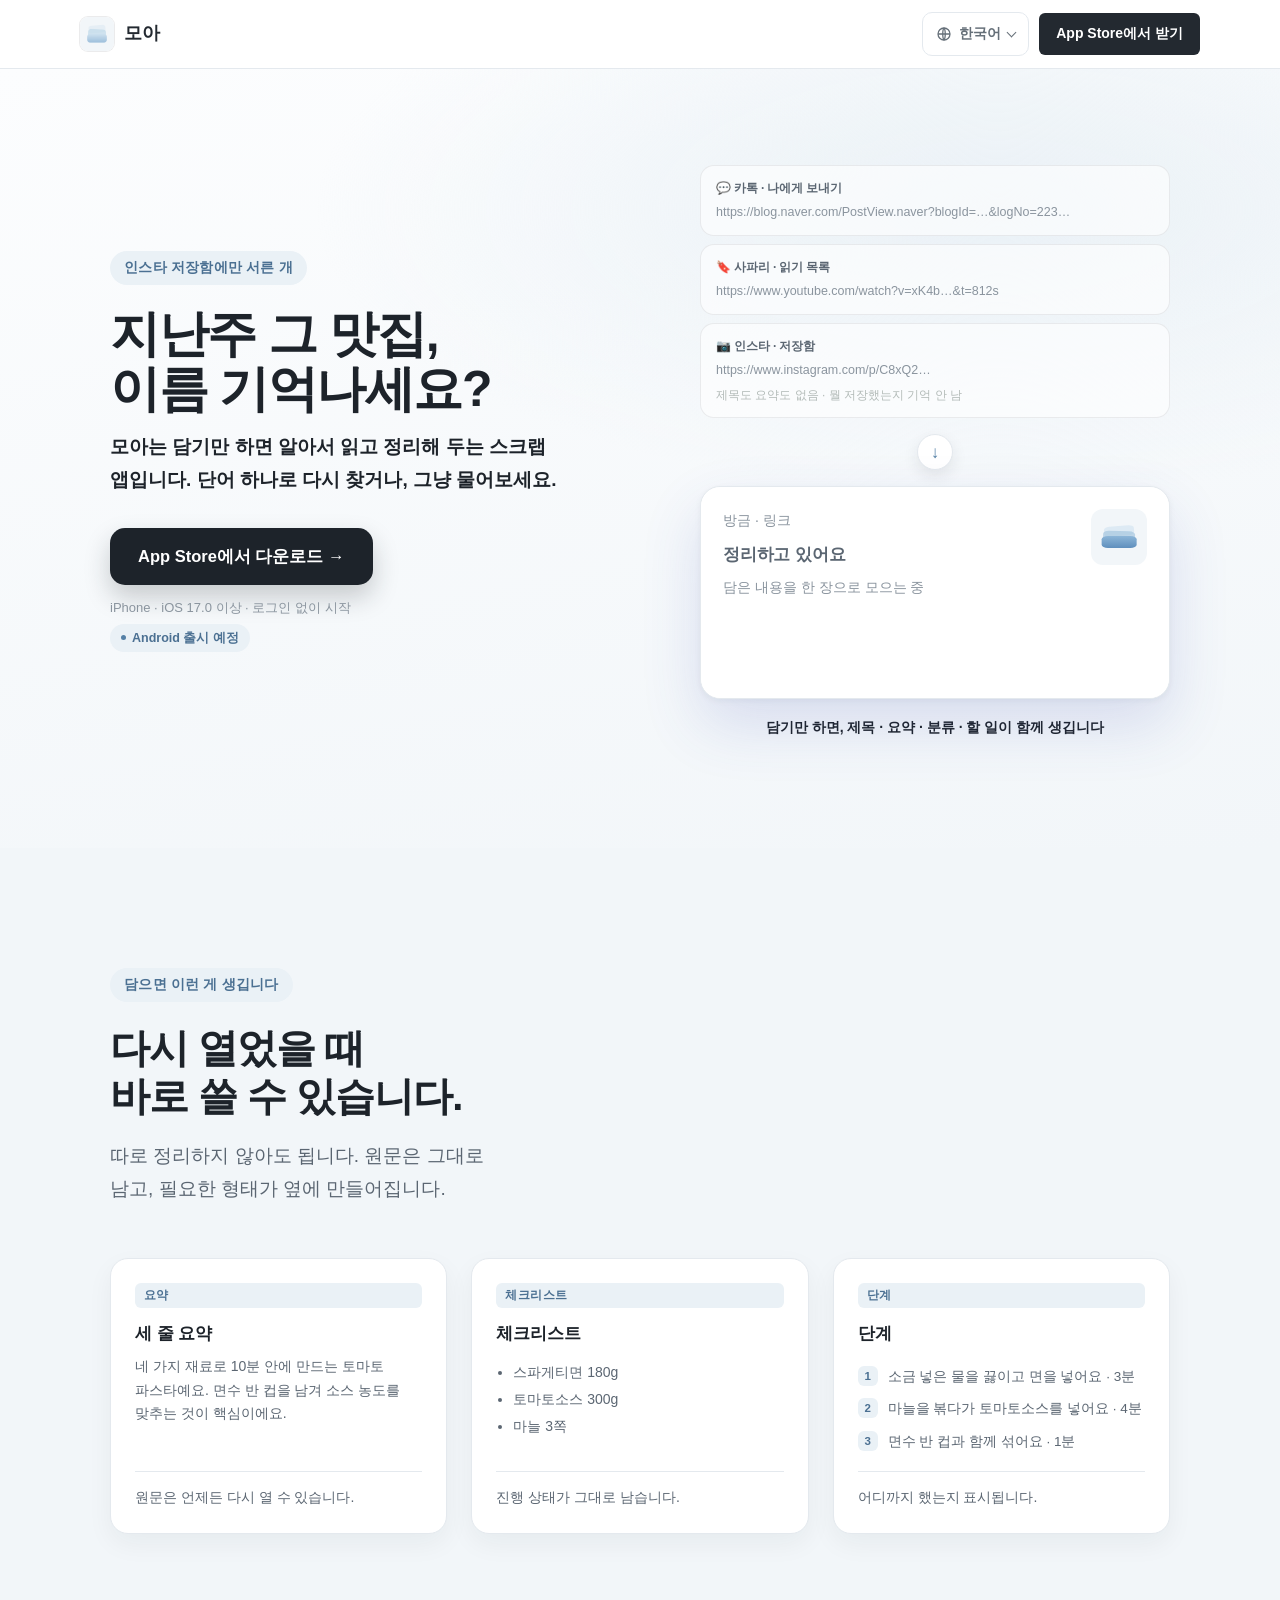
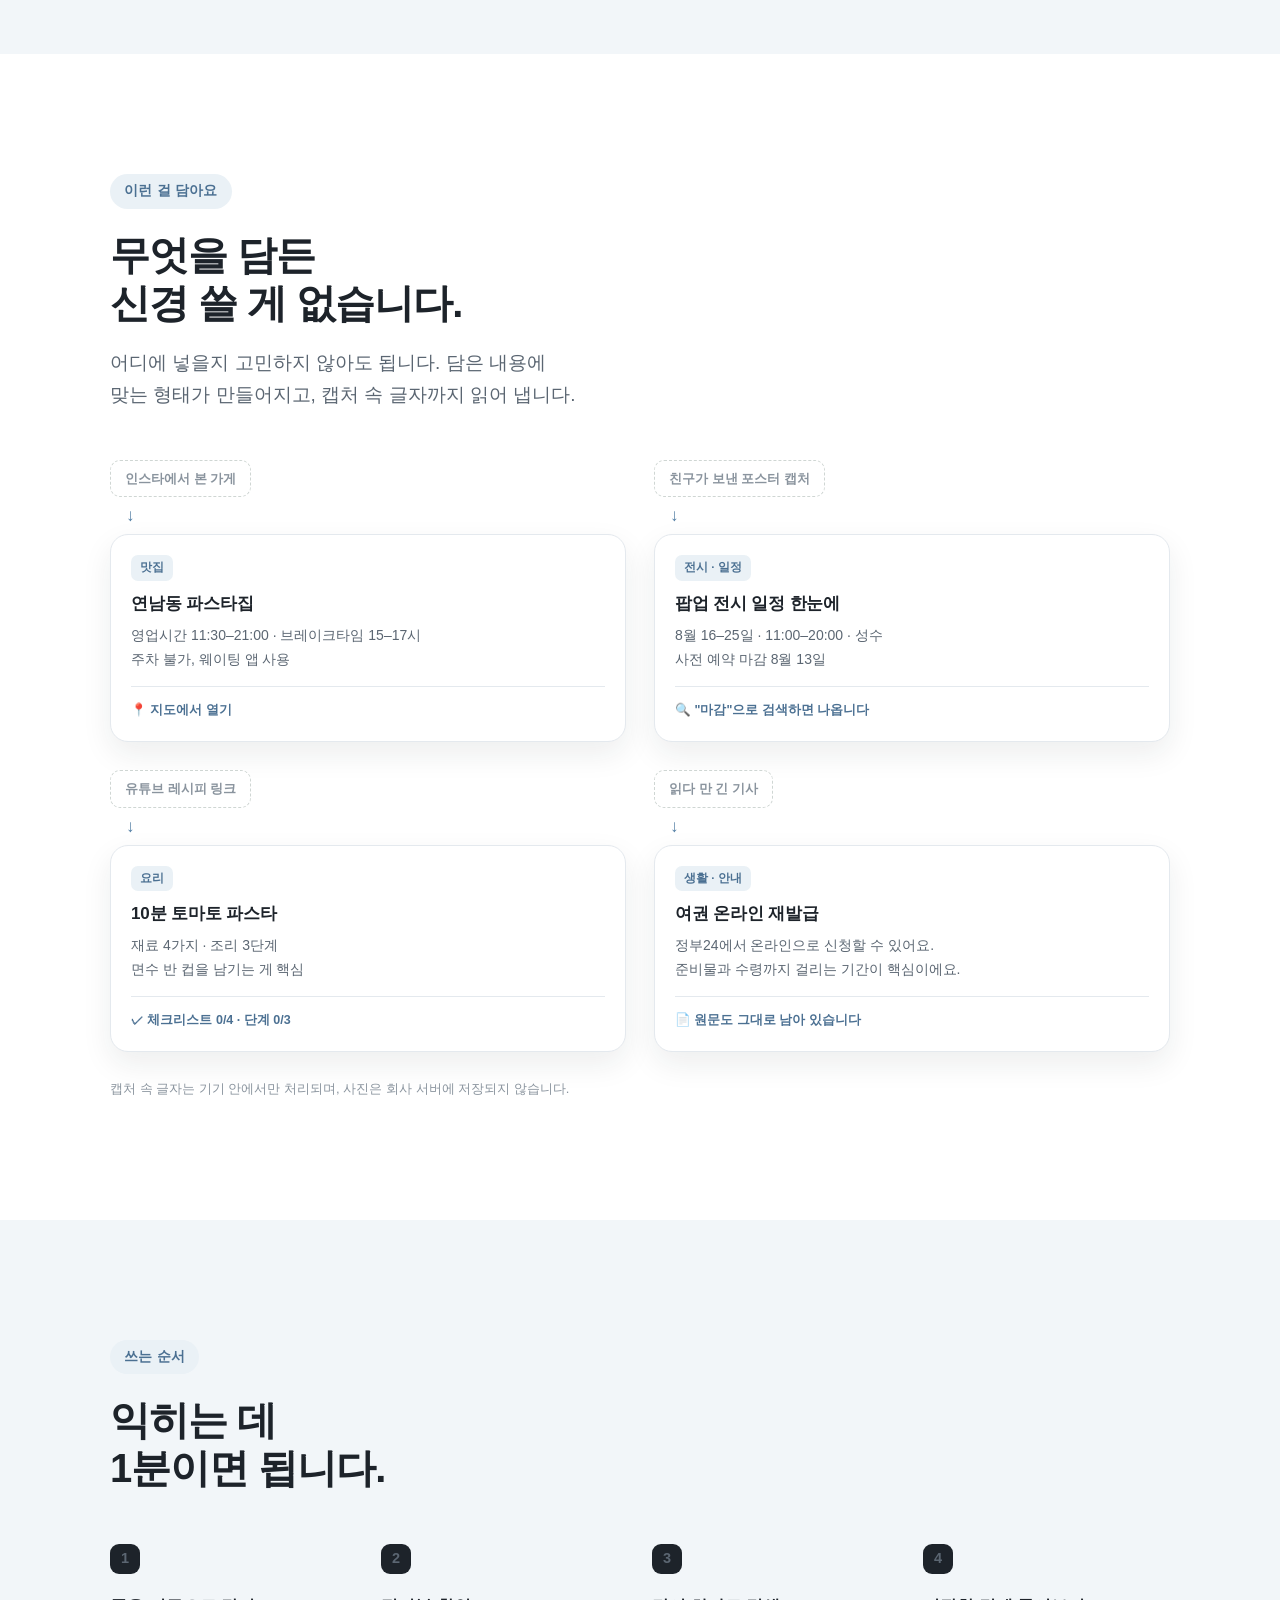
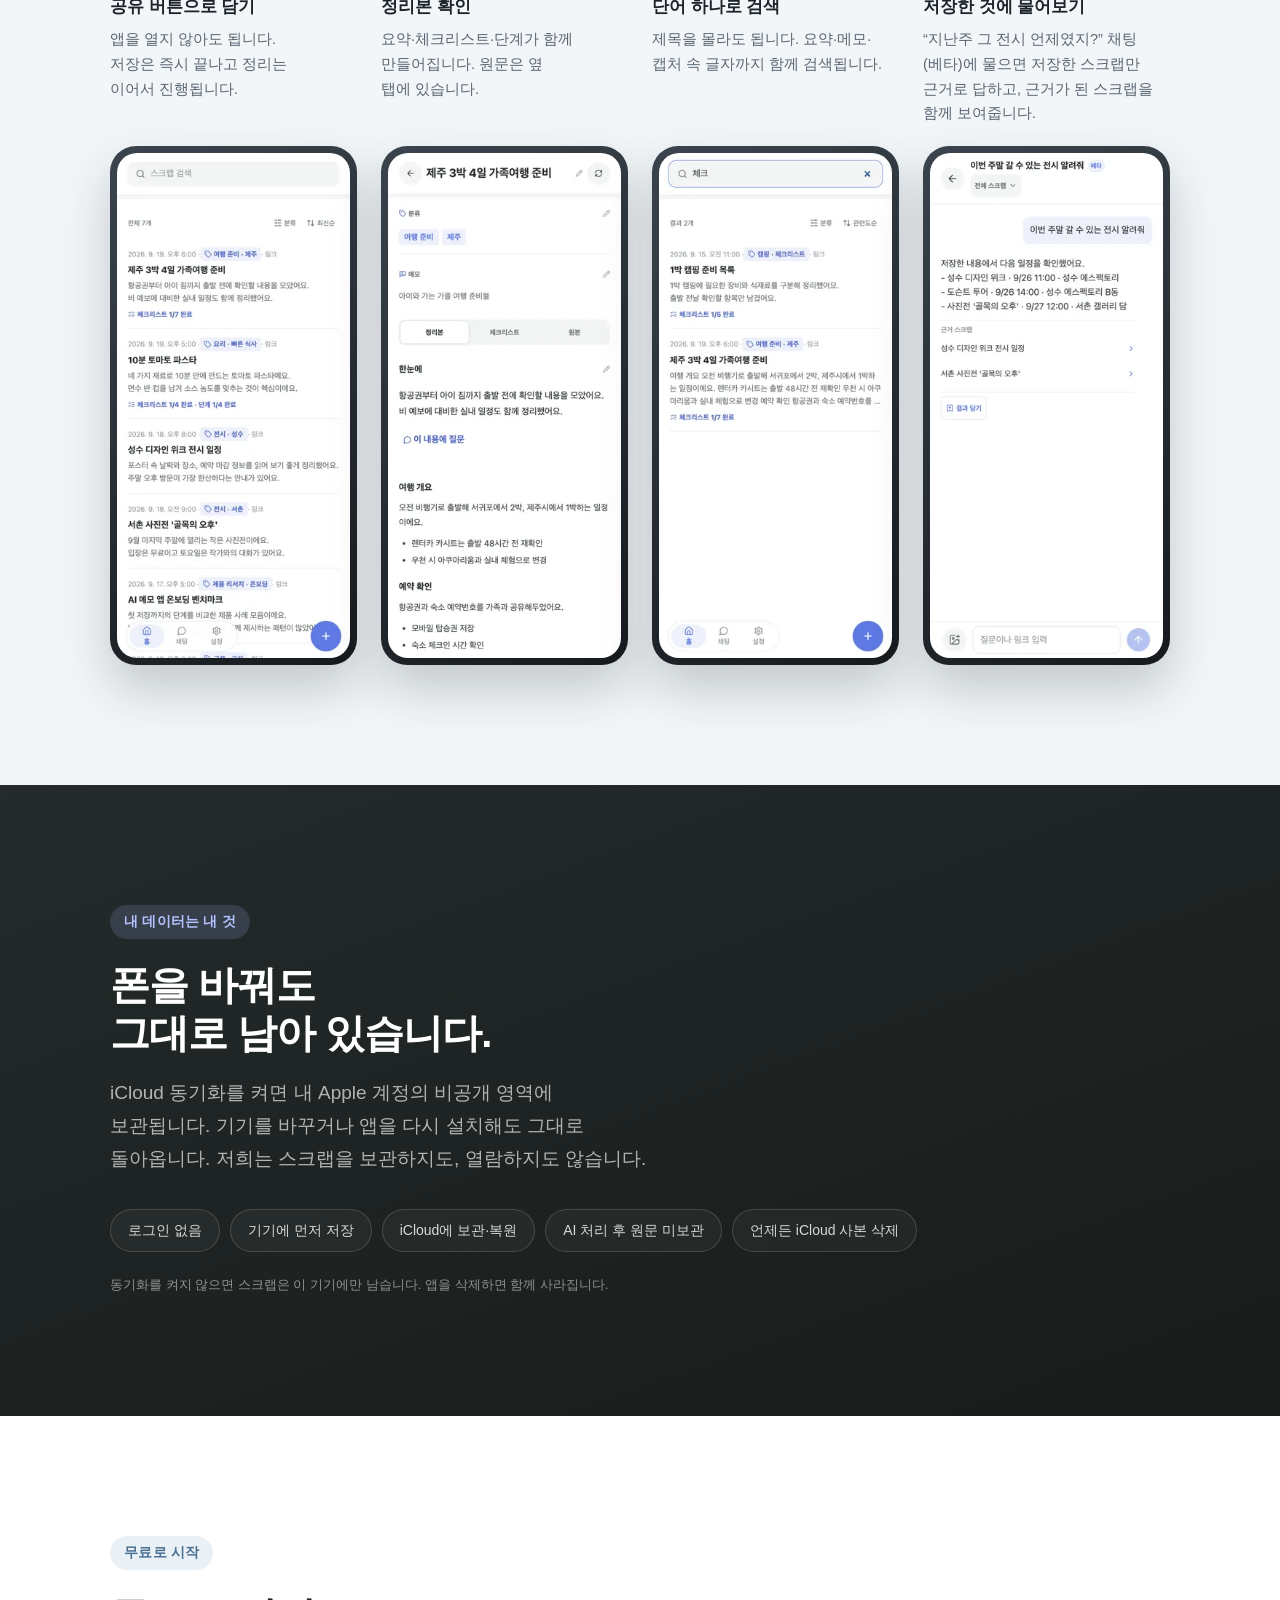
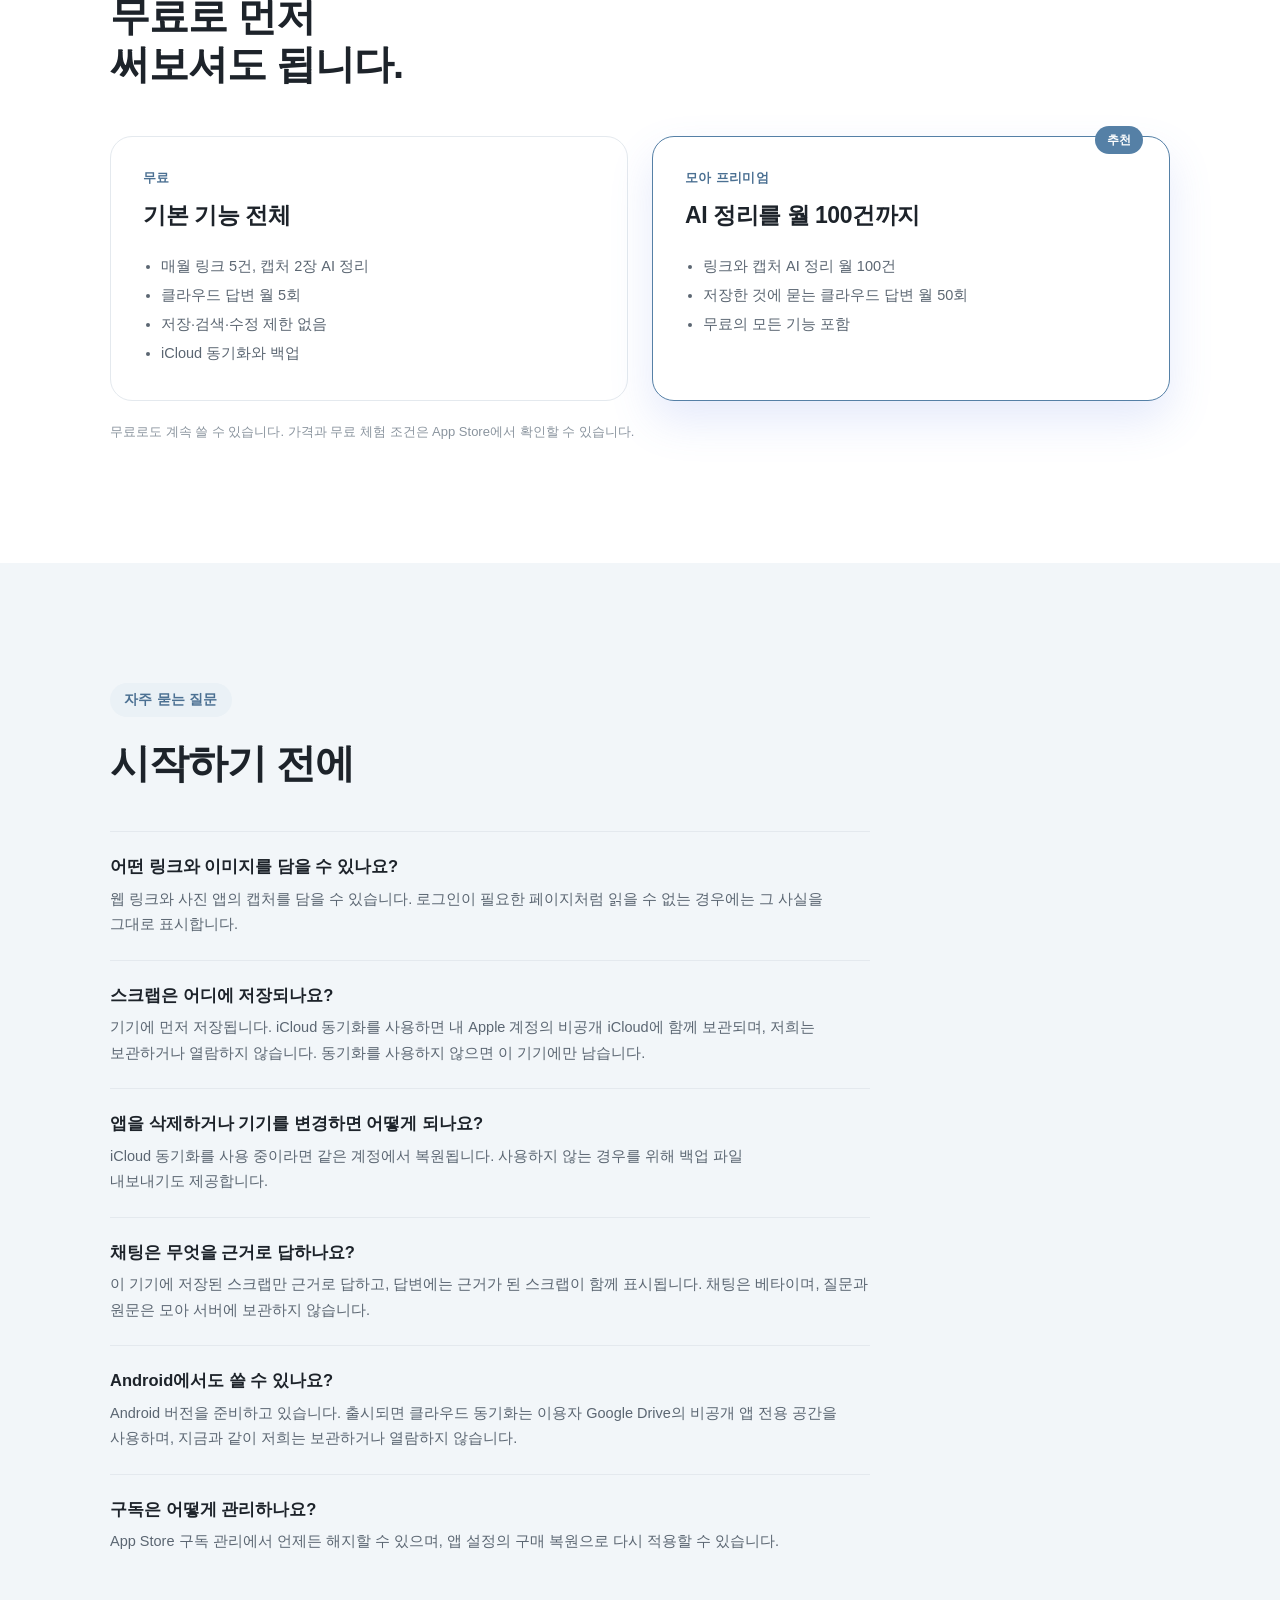
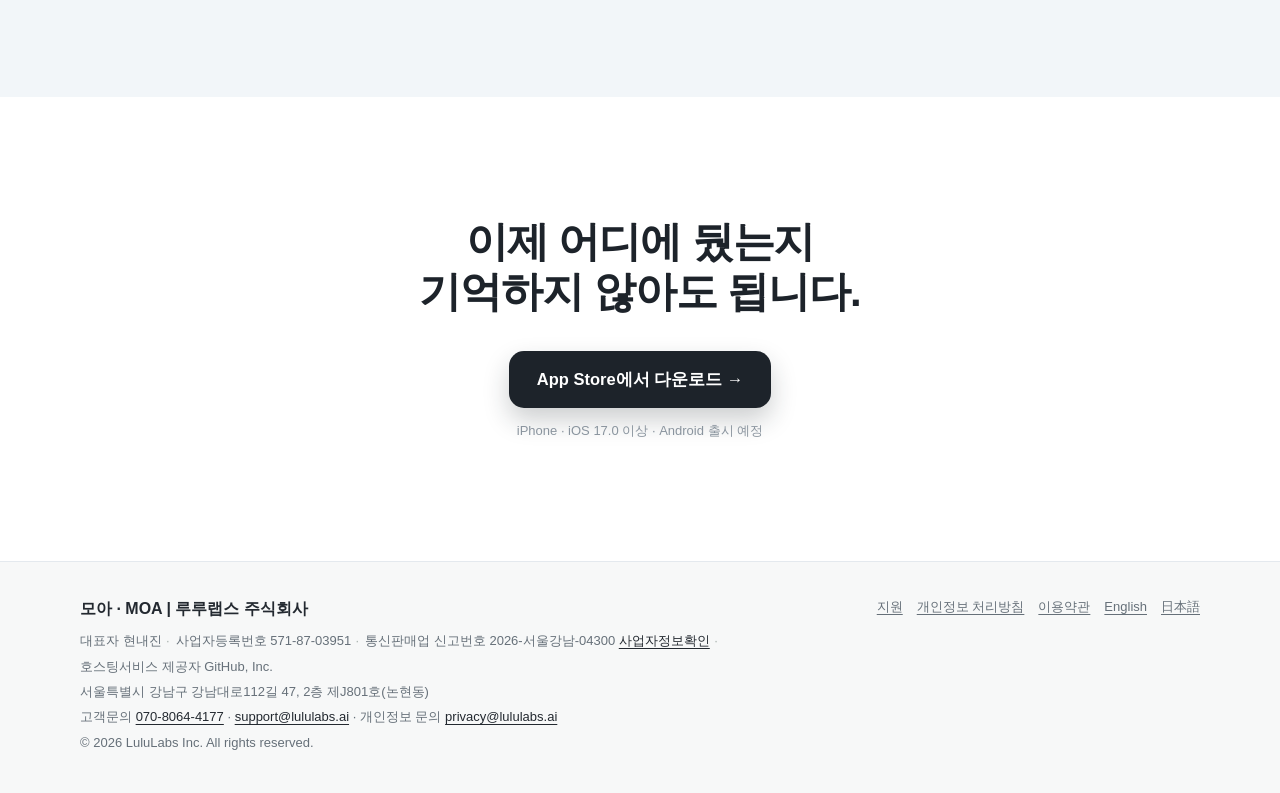
==== index.html @ 4e9e9450 "첫 화면 카드: 정리 중 → 완성 장면을 썸네일 자리에서 재생 화살표는 원래대로 두고, 앱에서 정리 장면이 나오는 자리(카드 썸네일)와 같은 위치에서 종이가 쌓인 뒤 완성 카드로 " ====
<!doctype html>
<html lang="ko">
  <head>
    <meta charset="utf-8" />
    <meta name="viewport" content="width=device-width, initial-scale=1" />
    <meta
      name="description"
      content="모아는 링크와 캡처를 담아 AI로 정리하고, 원문·요약·메모까지 다시 찾는 iPhone 개인 스크랩 앱입니다."
    />
    <meta name="theme-color" content="#ffffff" />
    <title>모아(MOA) - 링크와 캡처를 다시 찾기 쉽게</title>
    <link rel="canonical" href="https://lululabs-dev.github.io/moa-app/" />
    <link rel="alternate" hreflang="ko" href="https://lululabs-dev.github.io/moa-app/" />
    <link rel="alternate" hreflang="en" href="https://lululabs-dev.github.io/moa-app/en/" />
    <link rel="alternate" hreflang="ja" href="https://lululabs-dev.github.io/moa-app/ja/" />
    <link rel="alternate" hreflang="x-default" href="https://lululabs-dev.github.io/moa-app/" />
    <meta property="og:type" content="website" />
    <meta property="og:site_name" content="모아 · MOA" />
    <meta property="og:locale" content="ko_KR" />
    <meta property="og:title" content="모아 - 링크와 캡처를 다시 찾기 쉽게" />
    <meta
      property="og:description"
      content="링크와 캡처를 AI로 정리하고, 원문·요약·메모까지 필요한 순간 다시 찾으세요."
    />
    <meta property="og:url" content="https://lululabs-dev.github.io/moa-app/" />
    <meta property="og:image" content="https://lululabs-dev.github.io/moa-app/assets/moa-og-ko.png" />
    <meta property="og:image:width" content="1200" />
    <meta property="og:image:height" content="630" />
    <meta name="twitter:card" content="summary_large_image" />
    <meta name="twitter:title" content="모아 - 링크와 캡처를 다시 찾기 쉽게" />
    <meta
      name="twitter:description"
      content="링크와 캡처를 AI로 정리하고 필요한 순간 다시 찾는 iPhone 개인 스크랩 앱."
    />
    <meta name="twitter:image" content="https://lululabs-dev.github.io/moa-app/assets/moa-og-ko.png" />
    <link rel="icon" href="assets/moa-app-icon.png" />
    <link rel="stylesheet" href="styles.css?v=20260927e" />
    <script type="application/ld+json">
      {
        "@context": "https://schema.org",
        "@type": "SoftwareApplication",
        "name": "모아 - 링크 스크랩 정리",
        "alternateName": "MOA",
        "applicationCategory": "ProductivityApplication",
        "operatingSystem": "iOS 17.0 or later",
        "description": "링크와 캡처를 AI로 정리하고 원문, 요약, 메모까지 다시 찾는 개인 스크랩 앱입니다.",
        "url": "https://lululabs-dev.github.io/moa-app/",
        "author": {
          "@type": "Organization",
          "name": "LuluLabs Inc."
        }
      }
    </script>
  </head>
  <body>
    <a class="skip-link" href="#main">본문으로 건너뛰기</a>
    <header class="site-header">
      <div class="site-header__inner">
        <a class="brand-link" href="./" aria-label="모아 홈">
          <img src="assets/moa-app-icon.png" alt="" />
          <span>모아</span>
        </a>
        <div class="site-header__actions">
          <details class="lang-switch">
            <summary aria-label="언어 선택, 현재 한국어"><svg viewBox="0 0 24 24" fill="none" stroke="currentColor" stroke-width="1.9" aria-hidden="true"><circle cx="12" cy="12" r="9"/><path d="M3 12h18M12 3c2.5 2.7 2.5 15.3 0 18M12 3c-2.5 2.7-2.5 15.3 0 18"/></svg><span>한국어</span></summary>
            <ul class="lang-switch__menu">
            <li><a href="./" lang="ko" hreflang="ko" aria-current="true">한국어</a></li>
            <li><a href="en/" lang="en" hreflang="en">English</a></li>
            <li><a href="ja/" lang="ja" hreflang="ja">日本語</a></li>
            </ul>
          </details>
          <a class="button button--brand button--compact" href="https://apps.apple.com/app/id6789358514">App Store에서 받기</a>
        </div>
      </div>
    </header>

    <main id="main" class="home">
<!-- 1 -->
<section class="hero">
  <div class="wrap hero__grid">
    <div>
      <span class="eyebrow">인스타 저장함에만 서른 개</span>
      <h1>지난주 그 맛집,<br />이름 기억나세요?</h1>
      <p class="lede lede--accent">모아는 담기만 하면 알아서 읽고 정리해 두는 스크랩 앱입니다. 단어 하나로 다시 찾거나, 그냥 물어보세요.</p>
      <a class="cta" href="https://apps.apple.com/app/id6789358514">App Store에서 다운로드 →</a>
      <p class="req">iPhone · iOS 17.0 이상 · 로그인 없이 시작</p>
      <p class="req req--soon">Android 출시 예정</p>
    </div>

    <div class="demo">
      <div class="stack">
          <div class="raw">
            <p class="raw__src">💬 카톡 · 나에게 보내기</p>
            <p class="raw__u">https://blog.naver.com/PostView.naver?blogId=…&amp;logNo=223…</p>
          </div>
          <div class="raw">
            <p class="raw__src">🔖 사파리 · 읽기 목록</p>
            <p class="raw__u">https://www.youtube.com/watch?v=xK4b…&amp;t=812s</p>
          </div>
          <div class="raw">
            <p class="raw__src">📷 인스타 · 저장함</p>
            <p class="raw__u">https://www.instagram.com/p/C8xQ2…</p>
            <p class="raw__n">제목도 요약도 없음 · 뭘 저장했는지 기억 안 남</p>
          </div>
        </div>
      <div class="joint" aria-hidden="true"><span>↓</span></div>
      <div class="after after--hero">
          <div class="proc" aria-hidden="true"><div class="after__row"><div class="after__body"><p class="after__meta">방금 · 링크</p><h4>정리하고 있어요</h4><p>담은 내용을 한 장으로 모으는 중</p></div><div class="thumb thumb--proc"><span class="pile"><i class="ps ps1"></i><i class="ps ps2"></i><i class="ps ps3"></i></span></div></div></div>
          <div class="after__row">
            <div class="after__body">
              <p class="after__meta">8월 1일 · 캡처 <span class="tag">전시</span></p>
              <h4>팝업 전시 일정 한눈에</h4>
              <p>포스터 속 날짜와 장소, 예약 마감 정보를 읽어 보기 좋게 정리했어요.</p>
            </div>
            <div class="thumb">
              <span class="thumb__k">DESIGN WEEK</span>
              <span class="thumb__d">AUG 16–25</span>
              <span class="thumb__l"></span><span class="thumb__l thumb__l--s"></span>
            </div>
          </div>
          <p class="chk">✓ 체크리스트 1/4 완료 · 단계 1/4 완료</p>
        </div>
      <p class="afterhint">담기만 하면, 제목 · 요약 · 분류 · 할 일이 함께 생깁니다</p>
    </div>
  </div>
</section>

<!-- 2 -->
<section class="sec sec--soft" id="what">
  <div class="wrap">
    <span class="eyebrow">담으면 이런 게 생깁니다</span>
    <h2>다시 열었을 때<br />바로 쓸 수 있습니다.</h2>
    <p class="lede">따로 정리하지 않아도 됩니다. 원문은 그대로 남고, 필요한 형태가 옆에 만들어집니다.</p>

    <div class="grid3">
      <div class="card">
        <span class="card__k">요약</span>
        <h3>세 줄 요약</h3>
        <p>네 가지 재료로 10분 안에 만드는 토마토 파스타예요. 면수 반 컵을 남겨 소스 농도를 맞추는 것이 핵심이에요.</p>
        <p class="mini">원문은 언제든 다시 열 수 있습니다.</p>
      </div>
      <div class="card">
        <span class="card__k">체크리스트</span>
        <h3>체크리스트</h3>
        <ul><li>스파게티면 180g</li><li>토마토소스 300g</li><li>마늘 3쪽</li></ul>
        <p class="mini">진행 상태가 그대로 남습니다.</p>
      </div>
      <div class="card">
        <span class="card__k">단계</span>
        <h3>단계</h3>
        <div class="step"><b>1</b><span>소금 넣은 물을 끓이고 면을 넣어요 · 3분</span></div>
        <div class="step"><b>2</b><span>마늘을 볶다가 토마토소스를 넣어요 · 4분</span></div>
        <div class="step"><b>3</b><span>면수 반 컵과 함께 섞어요 · 1분</span></div>
        <p class="mini">어디까지 했는지 표시됩니다.</p>
      </div>
    </div>
  </div>
</section>

<!-- 3 : 이런 걸 담아요 (상황 중심) -->
<section class="sec" id="cases">
  <div class="wrap">
    <span class="eyebrow">이런 걸 담아요</span>
    <h2>무엇을 담든<br />신경 쓸 게 없습니다.</h2>
    <p class="lede">어디에 넣을지 고민하지 않아도 됩니다. 담은 내용에 맞는 형태가 만들어지고, 캡처 속 글자까지 읽어 냅니다.</p>

    <div class="cases">
      <div class="case">
        <p class="case__from"><span class="chip chip--src">인스타에서 본 가게</span></p>
        <p class="case__arrow">↓</p>
        <div class="after">
          <div class="tags"><span class="tag">맛집</span></div>
          <h4>연남동 파스타집</h4>
          <p>영업시간 11:30–21:00 · 브레이크타임 15–17시<br />주차 불가, 웨이팅 앱 사용</p>
          <p class="chk">📍 지도에서 열기</p>
        </div>
      </div>

      <div class="case">
        <p class="case__from"><span class="chip chip--src">친구가 보낸 포스터 캡처</span></p>
        <p class="case__arrow">↓</p>
        <div class="after">
          <div class="tags"><span class="tag">전시 · 일정</span></div>
          <h4>팝업 전시 일정 한눈에</h4>
          <p>8월 16–25일 · 11:00–20:00 · 성수<br />사전 예약 마감 8월 13일</p>
          <p class="chk">🔍 "마감"으로 검색하면 나옵니다</p>
        </div>
      </div>

      <div class="case">
        <p class="case__from"><span class="chip chip--src">유튜브 레시피 링크</span></p>
        <p class="case__arrow">↓</p>
        <div class="after">
          <div class="tags"><span class="tag">요리</span></div>
          <h4>10분 토마토 파스타</h4>
          <p>재료 4가지 · 조리 3단계<br />면수 반 컵을 남기는 게 핵심</p>
          <p class="chk">✓ 체크리스트 0/4 · 단계 0/3</p>
        </div>
      </div>

      <div class="case">
        <p class="case__from"><span class="chip chip--src">읽다 만 긴 기사</span></p>
        <p class="case__arrow">↓</p>
        <div class="after">
          <div class="tags"><span class="tag">생활 · 안내</span></div>
          <h4>여권 온라인 재발급</h4>
          <p>정부24에서 온라인으로 신청할 수 있어요.<br />준비물과 수령까지 걸리는 기간이 핵심이에요.</p>
          <p class="chk">📄 원문도 그대로 남아 있습니다</p>
        </div>
      </div>
    </div>

    <p class="mini" style="margin-top:26px">캡처 속 글자는 기기 안에서만 처리되며, 사진은 회사 서버에 저장되지 않습니다.</p>
  </div>
</section>

<!-- 4 : 쓰는 순서 -->
<section class="sec sec--soft" id="how">
  <div class="wrap">
    <span class="eyebrow">쓰는 순서</span>
    <h2>익히는 데<br />1분이면 됩니다.</h2>

    <div class="shots">
      <div class="shot">
        <p class="shot__n">1</p>
        <strong>공유 버튼으로 담기</strong>
        <p>앱을 열지 않아도 됩니다. 저장은 즉시 끝나고 정리는 이어서 진행됩니다.</p>
        <div class="frame"><picture>
              <source type="image/webp" srcset="assets/moa-home-ko@1x.webp?v=20260925 320w, assets/moa-home-ko@2x.webp?v=20260925 640w" sizes="(max-width: 820px) 88vw, 260px" />
              <img src="assets/moa-home-ko@2x.png?v=20260925" width="640" height="1387" alt="담은 스크랩이 분류와 요약과 함께 목록으로 보이는 모아 화면" decoding="async" fetchpriority="high" />
            </picture></div>
      </div>
      <div class="shot">
        <p class="shot__n">2</p>
        <strong>정리본 확인</strong>
        <p>요약·체크리스트·단계가 함께 만들어집니다. 원문은 옆 탭에 있습니다.</p>
        <div class="frame"><picture>
              <source type="image/webp" srcset="assets/moa-detail-ko@1x.webp?v=20260925 320w, assets/moa-detail-ko@2x.webp?v=20260925 640w" sizes="(max-width: 820px) 88vw, 260px" />
              <img src="assets/moa-detail-ko@2x.png?v=20260925" width="640" height="1387" alt="정리본과 원문을 함께 보는 모아 상세 화면" loading="lazy" decoding="async" />
            </picture></div>
      </div>
      <div class="shot">
        <p class="shot__n">3</p>
        <strong>단어 하나로 검색</strong>
        <p>제목을 몰라도 됩니다. 요약·메모·캡처 속 글자까지 함께 검색됩니다.</p>
        <div class="frame"><picture>
              <source type="image/webp" srcset="assets/moa-search-ko@1x.webp?v=20260925 320w, assets/moa-search-ko@2x.webp?v=20260925 640w" sizes="(max-width: 820px) 88vw, 260px" />
              <img src="assets/moa-search-ko@2x.png?v=20260925" width="640" height="1387" alt="단어 하나로 검색한 모아 결과 화면" loading="lazy" decoding="async" />
            </picture></div>
      </div>
      <div class="shot">
        <p class="shot__n">4</p>
        <strong>저장한 것에 물어보기</strong>
        <p>“지난주 그 전시 언제였지?” 채팅(베타)에 물으면 저장한 스크랩만 근거로 답하고, 근거가 된 스크랩을 함께 보여줍니다.</p>
        <div class="frame"><picture>
              <source type="image/webp" srcset="assets/moa-chat-ko@1x.webp?v=20260925 320w, assets/moa-chat-ko@2x.webp?v=20260925 640w" sizes="(max-width: 820px) 88vw, 260px" />
              <img src="assets/moa-chat-ko@2x.png?v=20260925" width="640" height="1387" alt="저장한 스크랩을 근거로 답하는 모아 채팅 화면" loading="lazy" decoding="async" />
            </picture></div>
      </div>
    </div>
  </div>
</section>

<!-- 5 -->
<section class="sec sec--dark" id="privacy">
  <div class="wrap">
    <span class="eyebrow">내 데이터는 내 것</span>
    <h2>폰을 바꿔도<br />그대로 남아 있습니다.</h2>
    <p class="lede">iCloud 동기화를 켜면 내 Apple 계정의 비공개 영역에 보관됩니다.
      기기를 바꾸거나 앱을 다시 설치해도 그대로 돌아옵니다.
      저희는 스크랩을 보관하지도, 열람하지도 않습니다.</p>
    <div class="pills">
      <span class="pill">로그인 없음</span>
      <span class="pill">기기에 먼저 저장</span>
      <span class="pill">iCloud에 보관·복원</span>
      <span class="pill">AI 처리 후 원문 미보관</span>
      <span class="pill">언제든 iCloud 사본 삭제</span>
    </div>
    <p class="mini" style="margin-top:22px;color:rgba(255,255,255,.5)">
      동기화를 켜지 않으면 스크랩은 이 기기에만 남습니다. 앱을 삭제하면 함께 사라집니다.</p>
  </div>
</section>

<!-- 6 -->
<section class="sec" id="plans">
  <div class="wrap">
    <span class="eyebrow">무료로 시작</span>
    <h2>무료로 먼저<br />써보셔도 됩니다.</h2>
    <div class="plans">
      <div class="plan">
        <p class="plan__k">무료</p>
        <h3>기본 기능 전체</h3>
        <ul>
          <li>매월 링크 5건, 캡처 2장 AI 정리</li>
          <li>클라우드 답변 월 5회</li>
          <li>저장·검색·수정 제한 없음</li>
          <li>iCloud 동기화와 백업</li>
        </ul>
      </div>
      <div class="plan plan--pro">
        <p class="plan__k">모아 프리미엄</p>
        <h3>AI 정리를 월 100건까지</h3>
        <ul>
          <li>링크와 캡처 AI 정리 월 100건</li>
          <li>저장한 것에 묻는 클라우드 답변 월 50회</li>
          <li>무료의 모든 기능 포함</li>
        </ul>
      </div>
    </div>
    <p class="mini" style="margin-top:20px">무료로도 계속 쓸 수 있습니다. 가격과 무료 체험 조건은 App Store에서 확인할 수 있습니다.</p>
  </div>
</section>

<!-- 7 -->
<section class="sec sec--soft" id="faq">
  <div class="wrap">
    <span class="eyebrow">자주 묻는 질문</span>
    <h2>시작하기 전에</h2>
    <div class="faq">
      <div class="qa"><h3>어떤 링크와 이미지를 담을 수 있나요?</h3>
        <p>웹 링크와 사진 앱의 캡처를 담을 수 있습니다. 로그인이 필요한 페이지처럼 읽을 수 없는 경우에는 그 사실을 그대로 표시합니다.</p></div>
      <div class="qa"><h3>스크랩은 어디에 저장되나요?</h3>
        <p>기기에 먼저 저장됩니다. iCloud 동기화를 사용하면 내 Apple 계정의 비공개 iCloud에 함께 보관되며, 저희는 보관하거나 열람하지 않습니다. 동기화를 사용하지 않으면 이 기기에만 남습니다.</p></div>
      <div class="qa"><h3>앱을 삭제하거나 기기를 변경하면 어떻게 되나요?</h3>
        <p>iCloud 동기화를 사용 중이라면 같은 계정에서 복원됩니다. 사용하지 않는 경우를 위해 백업 파일 내보내기도 제공합니다.</p></div>
      <div class="qa"><h3>채팅은 무엇을 근거로 답하나요?</h3>
        <p>이 기기에 저장된 스크랩만 근거로 답하고, 답변에는 근거가 된 스크랩이 함께 표시됩니다. 채팅은 베타이며, 질문과 원문은 모아 서버에 보관하지 않습니다.</p></div>
      <div class="qa"><h3>Android에서도 쓸 수 있나요?</h3>
        <p>Android 버전을 준비하고 있습니다. 출시되면 클라우드 동기화는 이용자 Google Drive의 비공개 앱 전용 공간을 사용하며, 지금과 같이 저희는 보관하거나 열람하지 않습니다.</p></div>
      <div class="qa"><h3>구독은 어떻게 관리하나요?</h3>
        <p>App Store 구독 관리에서 언제든 해지할 수 있으며, 앱 설정의 구매 복원으로 다시 적용할 수 있습니다.</p></div>
    </div>
  </div>
</section>

<section class="final">
  <div class="wrap">
    <h2>이제 어디에 뒀는지<br />기억하지 않아도 됩니다.</h2>
    <a class="cta" href="https://apps.apple.com/app/id6789358514">App Store에서 다운로드 →</a>
    <p class="req">iPhone · iOS 17.0 이상 · Android 출시 예정</p>
  </div>
</section>
    </main>

    <footer class="site-footer">
      <div class="site-footer__inner">
        <div class="business-disclosure">
          <strong>모아 · MOA | 루루랩스 주식회사</strong>
          <div class="business-disclosure__details">
            <span>대표자 현내진</span>
            <span>사업자등록번호 571-87-03951</span>
            <span>통신판매업 신고번호 2026-서울강남-04300 <a href="https://www.ftc.go.kr/bizCommPop.do?wrkr_no=5718703951" target="_blank" rel="noopener">사업자정보확인</a></span>
            <span>호스팅서비스 제공자 GitHub, Inc.</span>
          </div>
          <p>서울특별시 강남구 강남대로112길 47, 2층 제J801호(논현동)</p>
          <p>
            고객문의 <a href="tel:+827080644177">070-8064-4177</a> · <a href="mailto:support@lululabs.ai">support@lululabs.ai</a> ·
            개인정보 문의 <a href="mailto:privacy@lululabs.ai">privacy@lululabs.ai</a>
          </p>
          <p>© 2026 LuluLabs Inc. All rights reserved.</p>
        </div>
        <nav class="footer-links" aria-label="하단 메뉴">
          <a href="support/">지원</a>
          <a href="privacy/">개인정보 처리방침</a>
          <a href="terms/">이용약관</a>
          <a href="en/" lang="en">English</a>
          <a href="ja/" lang="ja">日本語</a>
        </nav>
      </div>
    </footer>
  </body>
</html>
---- styles.css ----
:root {
  color-scheme: light;
  --ink: #232930;
  --muted: #667079;
  --line: #e4e9ee;
  --paper: #ffffff;
  --surface: #f1f5f8;
  --brand: #232930;
  --brand-strong: #161a1e;
  --accent: #5580a6;
  --accent-text: #4b7092; /* 본문·링크용. 흰 배경 대비 5.2:1 (AA) */
  --accent-light: #98b9d6;
  --accent-soft: #eaf1f6;
  --page-width: 1120px;
  --content-width: 760px;
  --shadow: 0 24px 64px rgba(35, 41, 48, 0.12);
  --device: #232930;
}

* {
  box-sizing: border-box;
}

html {
  scroll-behavior: smooth;
}

body {
  margin: 0;
  color: var(--ink);
  background: var(--paper);
  font-family:
    -apple-system, BlinkMacSystemFont, "Apple SD Gothic Neo", "Pretendard",
    "Noto Sans KR", "Segoe UI", sans-serif;
  font-size: 16px;
  line-height: 1.65;
  letter-spacing: 0;
  word-break: keep-all;
  overflow-wrap: break-word;
}

/* 영문은 공백에서 끊기므로 어절 유지 규칙이 필요 없다. */
[lang="en"] body {
  word-break: normal;
}

/* 일본어는 공백이 없어 어절 유지 규칙이 듣지 않는다.
   대신 금칙 처리(행두에 と·。·」 등이 오지 않게)를 엄격 모드로 둔다. */
[lang="ja"] body {
  word-break: normal;
  line-break: strict;
}
/* 제목은 줄 길이를 고르게,
본문은 마지막 줄에 한 단어만 남지 않게. */
h1,
h2,
h3,
h4,
.eyebrow,
.page-hero__lede,
blockquote {
  text-wrap: balance;
}

p,
li,
dd,
figcaption,
.note,
.fine-print {
  text-wrap: pretty;
}

a {
  color: inherit;
  text-underline-offset: 3px;
}

/* 모든 목업 img 는 레이아웃 안정용으로 width/height 속성을 달고 있다.
   height:auto 가 없으면 그 속성값(1387px)이 그대로 적용돼 세로로 늘어난다.
   옛 홈 규칙(.hero__visual img / .phone-shot img)이 갖고 있던 것을 여기로 올린다. */
img {
  display: block;
  max-width: 100%;
  height: auto;
}

button,
a {
  -webkit-tap-highlight-color: transparent;
}

.site-header {
  position: sticky;
  z-index: 10;
  top: 0;
  background: rgba(255, 255, 255, 0.96);
  border-bottom: 1px solid var(--line);
  backdrop-filter: blur(14px);
}

.site-header__inner {
  width: min(calc(100% - 40px), var(--page-width));
  min-height: 68px;
  margin: 0 auto;
  display: flex;
  align-items: center;
  justify-content: space-between;
  gap: 24px;
}

.brand-link {
  display: inline-flex;
  align-items: center;
  gap: 10px;
  color: var(--ink);
  font-size: 18px;
  font-weight: 750;
  text-decoration: none;
}

.brand-link img {
  width: 34px;
  height: 34px;
  border-radius: 8px;
  /* 새 로고(B)는 거의 흰 타일이라 흰 머리말에서 윤곽이 사라진다 — 옅은 윤곽선으로 모양만 잡아 준다 */
  box-shadow: 0 0 0 1px rgba(35, 41, 48, .09);
}

.site-header__actions {
  display: flex;
  align-items: center;
  gap: 10px;
}

/* 언어 전환: 현재 언어를 라벨로 보여주고 눌러서 연다.
   나란한 EN/JA 링크는 지금 어느 언어인지 알려주지 못했다. */
.lang-switch {
  position: relative;
}

.lang-switch summary {
  display: flex;
  align-items: center;
  gap: 7px;
  min-height: 42px;
  padding: 9px 13px;
  border: 1px solid var(--line);
  border-radius: 10px;
  background: var(--paper);
  color: var(--muted);
  font-size: 14px;
  font-weight: 650;
  cursor: pointer;
  list-style: none;
}

.lang-switch summary::-webkit-details-marker {
  display: none;
}

.lang-switch summary svg {
  width: 16px;
  height: 16px;
  flex: 0 0 16px;
}

.lang-switch summary::after {
  content: "";
  width: 6px;
  height: 6px;
  border-right: 1.6px solid currentColor;
  border-bottom: 1.6px solid currentColor;
  transform: translateY(-2px) rotate(45deg);
}

.lang-switch summary:hover,
.lang-switch summary:focus-visible,
.lang-switch[open] summary {
  border-color: var(--accent-text);
  color: var(--ink);
  outline: none;
}

.lang-switch__menu {
  position: absolute;
  top: calc(100% + 8px);
  right: 0;
  z-index: 20;
  min-width: 168px;
  margin: 0;
  padding: 6px;
  list-style: none;
  background: var(--paper);
  border: 1px solid var(--line);
  border-radius: 12px;
  box-shadow: 0 16px 34px rgba(29, 35, 42, 0.14);
}

.lang-switch__menu a {
  display: block;
  min-height: 42px;
  padding: 11px 12px;
  border-radius: 8px;
  color: var(--muted);
  font-size: 14.5px;
  text-decoration: none;
}

.lang-switch__menu a:hover,
.lang-switch__menu a:focus-visible {
  background: var(--accent-soft);
  color: var(--ink);
  outline: none;
}

.lang-switch__menu a[aria-current] {
  background: var(--accent-soft);
  color: var(--accent-text);
  font-weight: 700;
}

.button {
  display: inline-flex;
  min-height: 48px;
  align-items: center;
  justify-content: center;
  padding: 11px 18px;
  border: 1px solid transparent;
  border-radius: 6px;
  font-size: 14px;
  font-weight: 750;
  line-height: 1.4;
  text-align: center;
  text-decoration: none;
}

.button--compact {
  min-height: 42px;
  padding: 10px 16px;
  font-size: 14px;
}

.button[aria-disabled="true"] {
  cursor: default;
}

.button--brand {
  color: #ffffff;
  background: var(--brand);
}

.link-row {
  display: flex;
  flex-wrap: wrap;
  gap: 12px;
  margin-top: 34px;
}

.text-link {
  display: inline-flex;
  min-height: 46px;
  align-items: center;
  justify-content: center;
  padding: 10px 16px;
  border: 1px solid currentColor;
  border-radius: 6px;
  font-size: 14px;
  font-weight: 750;
  text-decoration: none;
}

.section--brand .text-link {
  color: #ffffff;
}

.text-link:hover,
.text-link:focus-visible {
  color: var(--brand-strong);
  background: var(--accent-light);
  border-color: var(--accent-light);
  outline: none;
}

.page-hero {
  padding: 72px 0 58px;
  color: #ffffff;
  background: var(--brand);
}

.page-hero__inner {
  width: min(calc(100% - 40px), var(--content-width));
  margin: 0 auto;
}

.page-hero p {
  margin: 0 0 10px;
  color: var(--accent-light);
  font-size: 14px;
  font-weight: 750;
}

.page-hero h1 {
  margin: 0;
  font-size: 42px;
  line-height: 1.25;
}

.page-hero__lede {
  max-width: 650px;
  margin: 16px 0 0;
  color: rgba(255, 255, 255, 0.75);
  font-size: 17px;
}

.document {
  width: min(calc(100% - 40px), var(--content-width));
  margin: 0 auto;
  padding: 64px 0 100px;
}

.document__meta {
  margin: 0 0 42px;
  padding: 18px 20px;
  color: var(--muted);
  background: var(--surface);
  border-left: 4px solid var(--accent);
  border-radius: 0 6px 6px 0;
}

.document h2 {
  margin: 56px 0 14px;
  padding-top: 4px;
  font-size: 25px;
  line-height: 1.4;
}

.document h2:first-of-type {
  margin-top: 0;
}

.document h3 {
  margin: 28px 0 10px;
  font-size: 18px;
}

.document p,
.document li {
  color: #4c5552;
}

.document ul,
.document ol {
  padding-left: 22px;
}

.document li + li {
  margin-top: 8px;
}

.document table {
  width: 100%;
  margin: 22px 0;
  border-collapse: collapse;
  font-size: 14px;
}

.document th,
.document td {
  padding: 14px 12px;
  vertical-align: top;
  border: 1px solid var(--line);
  text-align: left;
}

.document th {
  background: var(--surface);
}

.contact-panel {
  margin-top: 42px;
  padding: 26px;
  background: var(--accent-soft);
  border: 1px solid #dce2fa;
  border-radius: 8px;
}

.contact-panel h2 {
  margin: 0 0 12px;
  padding: 0;
}

.contact-panel p {
  margin: 6px 0;
}

.support-list {
  display: grid;
  gap: 0;
  margin-top: 16px;
  border-top: 1px solid var(--line);
}

.support-item {
  padding: 24px 0;
  border-bottom: 1px solid var(--line);
}

.support-item h2 {
  margin: 0 0 8px;
  padding: 0;
  font-size: 20px;
}

.support-item p {
  margin: 0;
}

.site-footer {
  padding: 34px 0 40px;
  color: var(--muted);
  background: #f7f8f8;
  border-top: 1px solid var(--line);
}

.site-footer__inner {
  width: min(calc(100% - 40px), var(--page-width));
  margin: 0 auto;
  display: flex;
  align-items: flex-start;
  justify-content: space-between;
  gap: 28px;
}

.business-disclosure {
  max-width: 760px;
}

.business-disclosure__details {
  display: flex;
  flex-wrap: wrap;
  gap: 4px 14px;
  margin-top: 8px;
}

.business-disclosure__details span {
  position: relative;
  font-size: 13px;
}

.business-disclosure__details span:not(:last-child)::after {
  position: absolute;
  right: -8px;
  color: #aab4b0;
  content: "·";
}

.business-disclosure a {
  color: var(--brand);
}

.site-footer strong {
  display: block;
  color: var(--ink);
}

.site-footer p {
  margin: 4px 0 0;
  font-size: 13px;
}

.footer-links {
  display: flex;
  flex-wrap: wrap;
  justify-content: flex-end;
  gap: 14px;
  font-size: 13px;
}

@media (max-width: 820px) {
  .site-header__inner {
    min-height: 62px;
  }

  .lang-switch summary {
    padding: 9px 11px;
  }

  .page-hero {
    padding: 54px 0 44px;
  }

  .page-hero h1 {
    font-size: 34px;
  }

}

@media (max-width: 560px) {
  body {
    font-size: 15px;
  }
.site-header__inner,
.site-footer__inner {
    width: min(calc(100% - 28px), var(--page-width));
  }

  .page-hero__inner,
  .document {
    width: min(calc(100% - 32px), var(--content-width));
  }

  .brand-link span {
    display: none;
  }

  /* 좁은 화면에서는 지구본만 남기고 다운로드 버튼을 지킨다. */
  .lang-switch summary span {
    display: none;
  }

  .lang-switch summary {
    padding: 9px 10px;
  }

  .button--compact {
    padding: 10px 13px;
    font-size: 13px;
  }

  .button {
    width: 100%;
    padding-right: 12px;
    padding-left: 12px;
    overflow-wrap: anywhere;
  }

    .document {
    padding-top: 48px;
  }

  .document table,
  .document thead,
  .document tbody,
  .document tr,
  .document th,
  .document td {
    display: block;
  }

  .document th {
    border-bottom: 0;
  }

  .document tr + tr {
    margin-top: 12px;
  }

  .site-footer__inner {
    flex-direction: column;
  }

  .business-disclosure__details {
    display: grid;
    gap: 4px;
  }

  .business-disclosure__details span::after {
    display: none;
  }

  .footer-links {
    justify-content: flex-start;
  }
}

@media (prefers-reduced-motion: reduce) {
  html {
    scroll-behavior: auto;
  }
}

/* 접근성 보조 */
.sr-only {
  position: absolute;
  width: 1px;
  height: 1px;
  padding: 0;
  margin: -1px;
  overflow: hidden;
  clip: rect(0, 0, 0, 0);
  white-space: nowrap;
  border: 0;
}

.skip-link {
  position: absolute;
  left: -9999px;
  top: 0;
  z-index: 100;
  padding: 10px 16px;
  border-radius: 0 0 10px 0;
  background: var(--brand);
  color: #fff;
  font-size: 14px;
  font-weight: 600;
}

.skip-link:focus {
  left: 0;
}

/* ===== 홈 전용 (main.home 안에서만 적용) ===== */
.home {
  --ink: #1d232a; --ink-2: #5b6672; --ink-3: #8a949e;
  --line: #e4e9ee; --paper: #fff; --soft: #f2f6f9;
  --brand: #1d232a; --accent: #5580a6; --accent-2: #4b7092; --accent-soft: #eaf1f6;
  --r: 18px;
  color: var(--ink);
  line-height: 1.5;
}

.home *, .home *::before, .home *::after {
  box-sizing: border-box;
  margin: 0;
  padding: 0;
}

.home a { color: inherit; }

.home .wrap { max-width: 1140px; margin: 0 auto; padding: 0 40px; }

/* 제목은 줄 길이를 고르게, 본문은 마지막 줄에 한 단어만 남지 않게. */
.home h1, .home h2, .home h3, .home h4, .home .lede, .home .eyebrow,
.home .card__k, .home .plan h3, .home .qa h3, .home .shot strong { text-wrap: balance; }
.home p, .home li, .home .mini, .home .req, .home .raw__n, .home .afterhint { text-wrap: pretty; }
.home .raw__u { text-wrap: wrap; }

/* 헤더 *//* 공통 */
.home .sec {padding:120px 0}
.home .sec--soft {background:var(--soft)}
.home .sec--dark {background:linear-gradient(160deg,#242b2a,#171c1b);color:#fff}
.home .eyebrow {display:inline-block;font-size:13.5px;font-weight:700;letter-spacing:.02em;
  padding:7px 14px;border-radius:999px;background:var(--accent-soft);color:var(--accent-2);margin-bottom:22px}
.home .sec--dark .eyebrow {background:rgba(159,178,255,.16);color:#b3c2ff}
.home h1 {font-size:clamp(28px, 3.9vw, 54px);font-weight:820;line-height:1.1;letter-spacing:-.03em}
.home h2 {font-size:40px;font-weight:800;line-height:1.2;letter-spacing:-.025em}
.home .lede {margin-top:20px;font-size:19px;line-height:1.72;color:var(--ink-2);max-width:34em}
.home .sec--dark .lede {color:rgba(255,255,255,.66)}
.home .mini {font-size:13px;color:var(--ink-3);line-height:1.65}

/* 첫 화면 */
.home .hero {position:relative;overflow:hidden;padding:96px 0 110px;
  background:radial-gradient(1100px 460px at 78% 18%, #eaf1f6 0%, transparent 62%), linear-gradient(170deg,#fcfdfe,#f2f6f9)}
.home .hero__grid {display:grid;grid-template-columns:minmax(0,1fr) minmax(0,1fr);gap:48px;align-items:center}
.home .cta {display:inline-flex;align-items:center;gap:9px;margin-top:32px;padding:16px 28px;border-radius:15px;
  background:var(--brand);color:#fff;font-size:16.5px;font-weight:700;text-decoration:none;
  box-shadow:0 12px 26px rgba(29,35,42,.22)}
.home .req {margin-top:13px;font-size:13px;color:var(--ink-3)}
.home .raw__u {font-size:12.5px;color:var(--ink-3);word-break:break-all;line-height:1.5}
.home .raw__u {overflow-wrap:anywhere}
.home .raw__n {margin-top:7px;font-size:12px;color:#b3bbb8}
.home .after {background:#fff;border:1px solid var(--line);border-radius:var(--r);padding:20px;
  box-shadow:0 20px 44px rgba(29,35,42,.1)}
.home .tags {display:flex;gap:6px;flex-wrap:wrap;margin-bottom:10px}
.home .tag {font-size:11.5px;font-weight:700;padding:4px 9px;border-radius:7px;background:var(--accent-soft);color:var(--accent-2)}
.home .after h4 {font-size:17px;font-weight:800;margin-bottom:8px;letter-spacing:-.01em}
.home .after p {font-size:14px;line-height:1.7;color:var(--ink-2);text-wrap:pretty}
.home .after .chk {margin-top:14px;padding-top:13px;border-top:1px solid var(--line);
  font-size:12.5px;color:var(--accent-2);font-weight:700}
.home .lede b {color:var(--ink);font-weight:800}
.home .lede--accent {margin-top:14px;color:var(--ink);font-weight:600}
.home .raw__src {font-size:12px;font-weight:800;color:var(--ink-2);margin-bottom:6px;letter-spacing:-.01em}
.home .afterhint {margin-top:12px;font-size:12.5px;color:var(--ink-3);text-align:center}

/* 결과 카드(첫 화면) — 실제 앱 카드 형태 */
.home .after--hero {position:relative;padding:22px;border-radius:20px;
  box-shadow:0 26px 60px rgba(63,82,181,.16), 0 2px 6px rgba(29,35,42,.05)}
.home .after--hero::before {content:"";position:absolute;inset:-14px;z-index:-1;border-radius:30px;
  background:radial-gradient(60% 70% at 50% 40%, rgba(95,122,229,.16), transparent 72%)}
.home .after__row {display:flex;gap:14px;align-items:flex-start}
/* 첫 화면 카드: 앱과 같은 순간을 보여준다 — '정리하고 있어요' 상태에서 썸네일 자리에 종이가 쌓이고,
   다 쌓이면 완성된 카드가 드러난다. 한 바퀴 7.2초. 앱 아이콘(B)이 이 장면의 마지막 모양이다. */
.home .after--hero .proc{position:absolute;inset:0;z-index:1;padding:22px;border-radius:20px;background:#fff;
  animation:moaProc 7.2s ease-in-out infinite}
.home .after--hero .proc .after__meta{margin-bottom:9px}
.home .after--hero .proc h4{color:var(--ink-2);font-weight:700}
.home .after--hero .proc p{color:var(--ink-3)}
.home .thumb.thumb--proc{background:#f2f6f9;display:grid;place-items:center;padding:0}
.home .thumb.thumb--proc .pile{position:relative;width:62%;aspect-ratio:1/.62}
.home .thumb.thumb--proc .ps{position:absolute;left:50%;border-radius:18%/28%}
.home .thumb.thumb--proc .ps1{width:86%;height:48%;top:0;background:#bcd6e9;opacity:.38;transform:translate(-50%,0) rotate(-5deg);animation:moaP1 7.2s cubic-bezier(.2,.85,.3,1) infinite}
.home .thumb.thumb--proc .ps2{width:92%;height:50%;top:22%;background:#9fc2de;opacity:.62;transform:translate(-50%,0) rotate(2deg);animation:moaP2 7.2s cubic-bezier(.2,.85,.3,1) infinite}
.home .thumb.thumb--proc .ps3{width:100%;height:56%;top:44%;background:linear-gradient(180deg,#8db6d8,#5f8fbd);transform:translate(-50%,0);animation:moaP3 7.2s cubic-bezier(.2,.85,.3,1) infinite}
@keyframes moaProc{0%,44%{opacity:1}52%,92%{opacity:0}98%,100%{opacity:1}}
@keyframes moaP1{0%{transform:translate(-50%,-70%) rotate(-14deg);opacity:0}14%,90%{transform:translate(-50%,0) rotate(-5deg);opacity:.38}100%{transform:translate(-50%,-70%) rotate(-14deg);opacity:0}}
@keyframes moaP2{0%,5%{transform:translate(-50%,-70%) rotate(8deg);opacity:0}19%,90%{transform:translate(-50%,0) rotate(2deg);opacity:.62}100%{transform:translate(-50%,-70%) rotate(8deg);opacity:0}}
@keyframes moaP3{0%,10%{transform:translate(-50%,-70%);opacity:0}24%,90%{transform:translate(-50%,0);opacity:1}100%{transform:translate(-50%,-70%);opacity:0}}
@media (prefers-reduced-motion: reduce){ .home .after--hero .proc{display:none} }

.home .after__body {flex:1;min-width:0}
.home .after__meta {font-size:12px;color:var(--ink-3);margin-bottom:9px;display:flex;align-items:center;gap:5px;flex-wrap:wrap;white-space:nowrap}
.home .after__meta .tag {margin:0}
.home .thumb {flex:0 0 56px;height:56px;border-radius:12px;overflow:hidden;padding:8px 7px;
  background:linear-gradient(150deg,#1f262d,#11161b);display:flex;flex-direction:column;gap:3px}
.home .thumb__k {font-size:5.5px;letter-spacing:.08em;color:#98b9d6;font-weight:800}
.home .thumb__d {font-size:9px;color:#fff;font-weight:800;line-height:1}
.home .thumb__l {height:2.5px;border-radius:2px;background:rgba(255,255,255,.26);margin-top:2px}
.home .thumb__l--s {width:60%}

/* 증거 3장 */
.home .grid3 {display:grid;grid-template-columns:repeat(3,1fr);gap:24px;margin-top:52px}
.home .card {background:#fff;border:1px solid var(--line);border-radius:var(--r);padding:24px;
  box-shadow:0 10px 26px rgba(29,35,42,.05);display:flex;flex-direction:column}
.home .card__k {display:inline-block;font-size:11.5px;font-weight:800;letter-spacing:.04em;color:var(--accent-2);
  background:var(--accent-soft);padding:4px 9px;border-radius:6px;margin-bottom:13px}
.home .card h3 {font-size:16.5px;font-weight:800;margin-bottom:9px}
.home .card p {font-size:14px;line-height:1.7;color:var(--ink-2)}
.home .card ul {margin-top:4px;padding-left:17px;font-size:14px;line-height:1.95;color:var(--ink-2)}
.home .step {display:flex;gap:10px;margin-top:11px;font-size:13.5px;line-height:1.6;color:var(--ink-2)}
.home .step b {flex:0 0 20px;height:20px;border-radius:6px;background:var(--accent-soft);color:var(--accent-2);
  font-size:11.5px;display:flex;align-items:center;justify-content:center;font-weight:800}
.home .card .mini {margin-top:auto;padding-top:14px;border-top:1px solid var(--line)}
.home .card > *:nth-last-child(2) {margin-bottom:18px}

/* 캡처 OCR */
.home .ocr {display:grid;grid-template-columns:.85fr 52px 1fr;gap:6px;align-items:center;margin-top:52px}
.home .poster {border-radius:var(--r);padding:30px;}
.home .poster {background:linear-gradient(150deg,#232a29,#121716);color:#fff;box-shadow:0 20px 44px rgba(29,35,42,.2)}
.home .poster .k {font-size:11.5px;letter-spacing:.16em;color:#9fb2ff;font-weight:800}
.home .poster .t {font-size:34px;font-weight:850;margin:12px 0 18px;line-height:1.1;letter-spacing:-.02em}
.home .poster .l {font-size:13.5px;color:rgba(255,255,255,.6);line-height:2}
.home .searchbar {display:flex;align-items:center;gap:9px;margin-top:16px;background:#fff;border:1px solid var(--line);
  border-radius:12px;padding:11px 14px;font-size:14px;color:var(--ink-2);box-shadow:0 6px 16px rgba(29,35,42,.06)}
.home .searchbar .q {font-weight:700;color:var(--ink)}

/* 실제 화면 */
.home .shots {display:grid;grid-template-columns:repeat(4,1fr);grid-template-rows:auto auto auto auto;gap:24px;margin-top:52px}
/* 번호·제목·설명·프레임 네 줄을 칸끼리 맞춘다. 설명 길이가 달라도 프레임이 같은 높이에서 시작한다. */
.home .shot {display:grid;grid-row:span 4;grid-template-rows:subgrid;row-gap:0;align-content:start}
@supports not (grid-template-rows: subgrid) {
  .home .shots {grid-template-rows:none}
  .home .shot {display:flex;flex-direction:column;grid-row:auto}
  .home .shot .frame {margin-top:auto}
}
.home .shot {text-align:center}
.home .shot .frame {border-radius:26px;padding:7px;background:linear-gradient(150deg,#3b444d,#161a1e);
  box-shadow:0 24px 50px rgba(29,35,42,.22)}
.home .shot .frame img {display:block;width:100%;border-radius:20px}
.home .shot p {margin-top:16px;font-size:14px;color:var(--ink-2)}
.home .shot strong {display:block;font-size:15px;color:var(--ink);margin-bottom:4px}

/* 상황 카드 */
.home .cases {display:grid;grid-template-columns:repeat(2,1fr);gap:28px;margin-top:48px}
.home .case__from {margin-bottom:10px}
.home .chip--src {display:inline-block;font-size:13px;font-weight:700;padding:8px 14px;border-radius:10px;
  background:#fff;border:1px dashed #cfd6d3;color:var(--ink-3)}
.home .case__arrow {margin:0 0 10px 16px;color:var(--accent);font-size:17px;font-weight:800;line-height:1}
.home .cases .after {box-shadow:0 12px 30px rgba(29,35,42,.08)}

/* 쓰는 순서 */
.home .shot__n {width:30px;height:30px;border-radius:9px;background:var(--brand);color:#fff;
  font-size:14px;font-weight:800;display:flex;align-items:center;justify-content:center;margin-bottom:14px}
.home .shot {text-align:left}
.home .shot strong {display:block;font-size:17px;font-weight:800;margin-bottom:8px;color:var(--ink)}
.home .shot p {font-size:14.5px;line-height:1.7;color:var(--ink-2);margin:0 0 20px}
.home .shot .frame {margin-top:0}

/* 데이터 소유 */
.home .pills {display:flex;gap:10px;flex-wrap:wrap;margin-top:34px}
.home .pill {border:1px solid rgba(255,255,255,.15);border-radius:999px;padding:10px 17px;font-size:14px;
  color:rgba(255,255,255,.82);background:rgba(255,255,255,.04)}

/* 요금 */
.home .plans {display:grid;grid-template-columns:1fr 1fr;gap:24px;margin-top:48px}
.home .plan {border:1px solid var(--line);border-radius:22px;padding:32px;background:#fff}
.home .plan--pro {border:1.5px solid var(--accent);box-shadow:0 20px 44px rgba(95,122,229,.16);position:relative}
.home .plan--pro::after {content:"추천";position:absolute;top:-11px;right:26px;background:var(--accent);color:#fff;
  font-size:12px;font-weight:800;padding:5px 12px;border-radius:999px}
.home .plan__k {font-size:12.5px;font-weight:800;color:var(--accent-2);letter-spacing:.03em}
.home .plan h3 {font-size:23px;font-weight:800;margin:10px 0 20px;letter-spacing:-.02em}
.home .plan ul {padding-left:18px;font-size:14.5px;line-height:2;color:var(--ink-2)}

/* 문답 */
.home .faq {margin-top:44px;max-width:760px}
.home .qa {border-top:1px solid var(--line);padding:22px 0}
.home .qa h3 {font-size:16.5px;font-weight:800;margin-bottom:8px}
.home .qa p {font-size:14.5px;line-height:1.75;color:var(--ink-2)}

/* 마무리 */
.home .final {text-align:center;padding:120px 0}
.home .final h2 {font-size:42px}
.home .final .cta {margin-top:34px}
.home footer {border-top:1px solid var(--line);padding:44px 0;font-size:13px;color:var(--ink-3)}
.home .foot {display:flex;justify-content:space-between;gap:24px;flex-wrap:wrap}
.home .foot a {text-decoration:none;margin-right:16px}
@media (max-width:900px) {
  .wrap
 {padding:0 22px}
.home .sec, .home .final {padding:76px 0}
.home h2 {font-size:29px}
.home .final h2 {font-size:30px}
.home .lede {font-size:17px}
.home .hero__grid, .home .grid3, .home .shots, .home .plans, .home .cases {grid-template-columns:1fr;gap:34px}
  .home .shots {grid-template-rows:none}
  .home .shot {display:block;grid-row:auto}
}

/* 언어별 줄바꿈 기준
   ko: 어절 유지(keep-all) — 위 body 규칙
   en: 공백에서 끊기므로 어절 유지 불필요
   ja: 공백이 없어 어절 유지가 듣지 않는다. 금칙 처리를 엄격 모드로. */
html[lang="ja"] .home .raw__u {overflow-wrap:anywhere}

/* 언어별 제목 크기 — 같은 60px라도 영문은 글자 수가 많아 3줄이 된다. */
html[lang="en"] .home h1 {font-size:clamp(25px, 3.3vw, 45px)}
html[lang="en"] .home h2 {font-size:36px}
html[lang="en"] .home .final h2 {font-size:38px}
html[lang="en"] .home .after__meta, html[lang="ja"] .home .after__meta {white-space:normal}
@media (max-width:900px) {
html[lang="en"] .home h2, html[lang="en"] .home .final h2 {font-size:27px}}

/* 출시 예정 안내 — 지금 받을 수 있는 것과 구분되게 한 단계 약하게. */
.home .req--soon {margin-top:6px;display:inline-flex;align-items:center;gap:6px;
  font-size:12.5px;font-weight:700;color:var(--accent-2);
  background:var(--accent-soft);padding:5px 11px;border-radius:999px}
.home .req--soon::before {content:"";width:5px;height:5px;border-radius:50%;background:var(--accent)}

/* 헤더용 작은 CTA — .cta 뒤에 와야 padding/margin이 실제로 덮인다. */

/* 좁은 화면에서는 폰 목업이 한 화면을 통째로 먹는다.
   세 장이 이어지면 이 섹션만 2200px를 스크롤하게 되므로 폭을 묶는다. */
@media (max-width: 820px) {
  .home .shot .frame {
    max-width: 260px;
    margin-inline: auto;
  }
}

/* 목업은 프레임 안을 꽉 채우고 비율은 원본을 따른다. */
.home .shot .frame img,
.home .frame img {
  width: 100%;
  height: auto;
}

/* 일본어는 전각이라 같은 글자 수가 영문의 두 배 폭을 먹는다. */
html[lang="ja"] .home h1 {
  font-size: clamp(28px, 3.3vw, 45px);
}

/* 히어로는 글과 시연 카드가 나란히 서려면 1200px 쯤 필요하다.
   그보다 좁으면 카드가 눌려 일본어 제목이 글자 중간에서 갈렸다(1024px 아이패드 가로). */
@media (max-width: 1100px) {
  .home .hero__grid {
    grid-template-columns: 1fr;
    gap: 44px;
  }
  .home .hero {
    padding: 72px 0 84px;
  }
}

/* 일본어는 어절 경계가 없어 줄 길이를 고르게 맞추는 규칙이 듣지 않는다.
   좁아지면 마지막 줄에 한두 글자만 남으므로 크기를 칸에 맞춰 줄인다. */
html[lang="ja"] .home h2 {
  font-size: clamp(23px, 2.9vw, 40px);
}

html[lang="ja"] .home .final h2 {
  font-size: clamp(21px, 3vw, 42px);
}

/* 저장된 링크는 목록에서 한 줄로 잘려 보이는 게 실제 모습이다.
   여러 줄로 흐르면 쌓인 카드끼리 겹쳐 글자가 잘린 채 비친다. */
.home .raw__u,
.home .raw__src {
  white-space: nowrap;
  overflow: hidden;
  text-overflow: ellipsis;
  overflow-wrap: normal;
}

/* 히어로 결과 카드의 글 칸이 132px 까지 눌렸다. 섬네일과 안쪽 여백을 줄여 되돌린다. */
@media (min-width: 1101px) {
  .home .after--hero .thumb {
    flex: 0 0 46px;
    height: 46px;
  }

  .home .after--hero .after__row {
    gap: 10px;
  }
}

@media (min-width: 1101px) {
  .home .after--hero .thumb {
    flex: 0 0 56px;
    height: 56px;
  }

  .home .after--hero .after__row {
    gap: 14px;
  }
}

/* 일본어는 공백이 없어 브라우저가 낱말 중간에서도 끊는다(「タイト／ル」).
   auto-phrase 는 문절 단위로 끊어 준다 — 지원하지 않는 브라우저는 아래 이음 문자로 받는다. */
html[lang="ja"] .home .lede,
html[lang="ja"] .home .lede--accent,
html[lang="ja"] .home p,
html[lang="ja"] .home li {
  word-break: auto-phrase;
}

/* 3단 — 담으면 무엇이 생기는지. 이 그림의 요점이라 가장 진하게.
   카드 안 .chk 가 이미 강조색+굵게라, 여기서 강조색을 또 쓰면 두 줄이 붙어 경쟁한다. */
.home .after--hero ~ .afterhint {
  margin-top: 16px;
  font-size: 14px;
  font-weight: 750;
  color: var(--ink);
}

/* ── 히어로 시연 (2026-08-12 CEO 확정 시안) ──────────────────────
   흩어진 링크 3장(납작) → 화살표 → 정리된 카드 → 결론 한 줄.
   층은 넷, 간격은 16px 하나. 라벨·부가 문구는 시안에서 제외됐다. */
.home .demo{display:flex;flex-direction:column;gap:16px;max-width:470px;justify-self:end;width:100%}
.home .demo .stack{display:flex;flex-direction:column;gap:8px}
.home .demo .stack .raw{background:rgba(255,255,255,.6);border:1px solid rgba(29,35,42,.08);
  border-radius:14px;padding:13px 15px}
.home .demo .raw__src{font-size:12px;font-weight:800;color:var(--ink-2);margin-bottom:6px;letter-spacing:-.01em}
.home .demo .raw__u{font-size:12.5px;color:var(--ink-3);line-height:1.5;
  white-space:nowrap;overflow:hidden;text-overflow:ellipsis;overflow-wrap:normal}
.home .demo .raw__n{margin-top:7px;font-size:12px;color:#b3bbb8}
.home .joint{display:flex;justify-content:center}
.home .joint span{width:36px;height:36px;border-radius:50%;background:#fff;border:1px solid var(--line);
  display:flex;align-items:center;justify-content:center;color:var(--accent);font-size:17px;font-weight:800;
  box-shadow:0 6px 16px rgba(29,35,42,.09)}
.home .demo .after--hero{width:100%}
.home .demo .afterhint{margin-top:2px;font-size:14px;font-weight:750;color:var(--ink);text-align:center}

@media (max-width: 1100px) {
  .home .demo{justify-self:center}
}
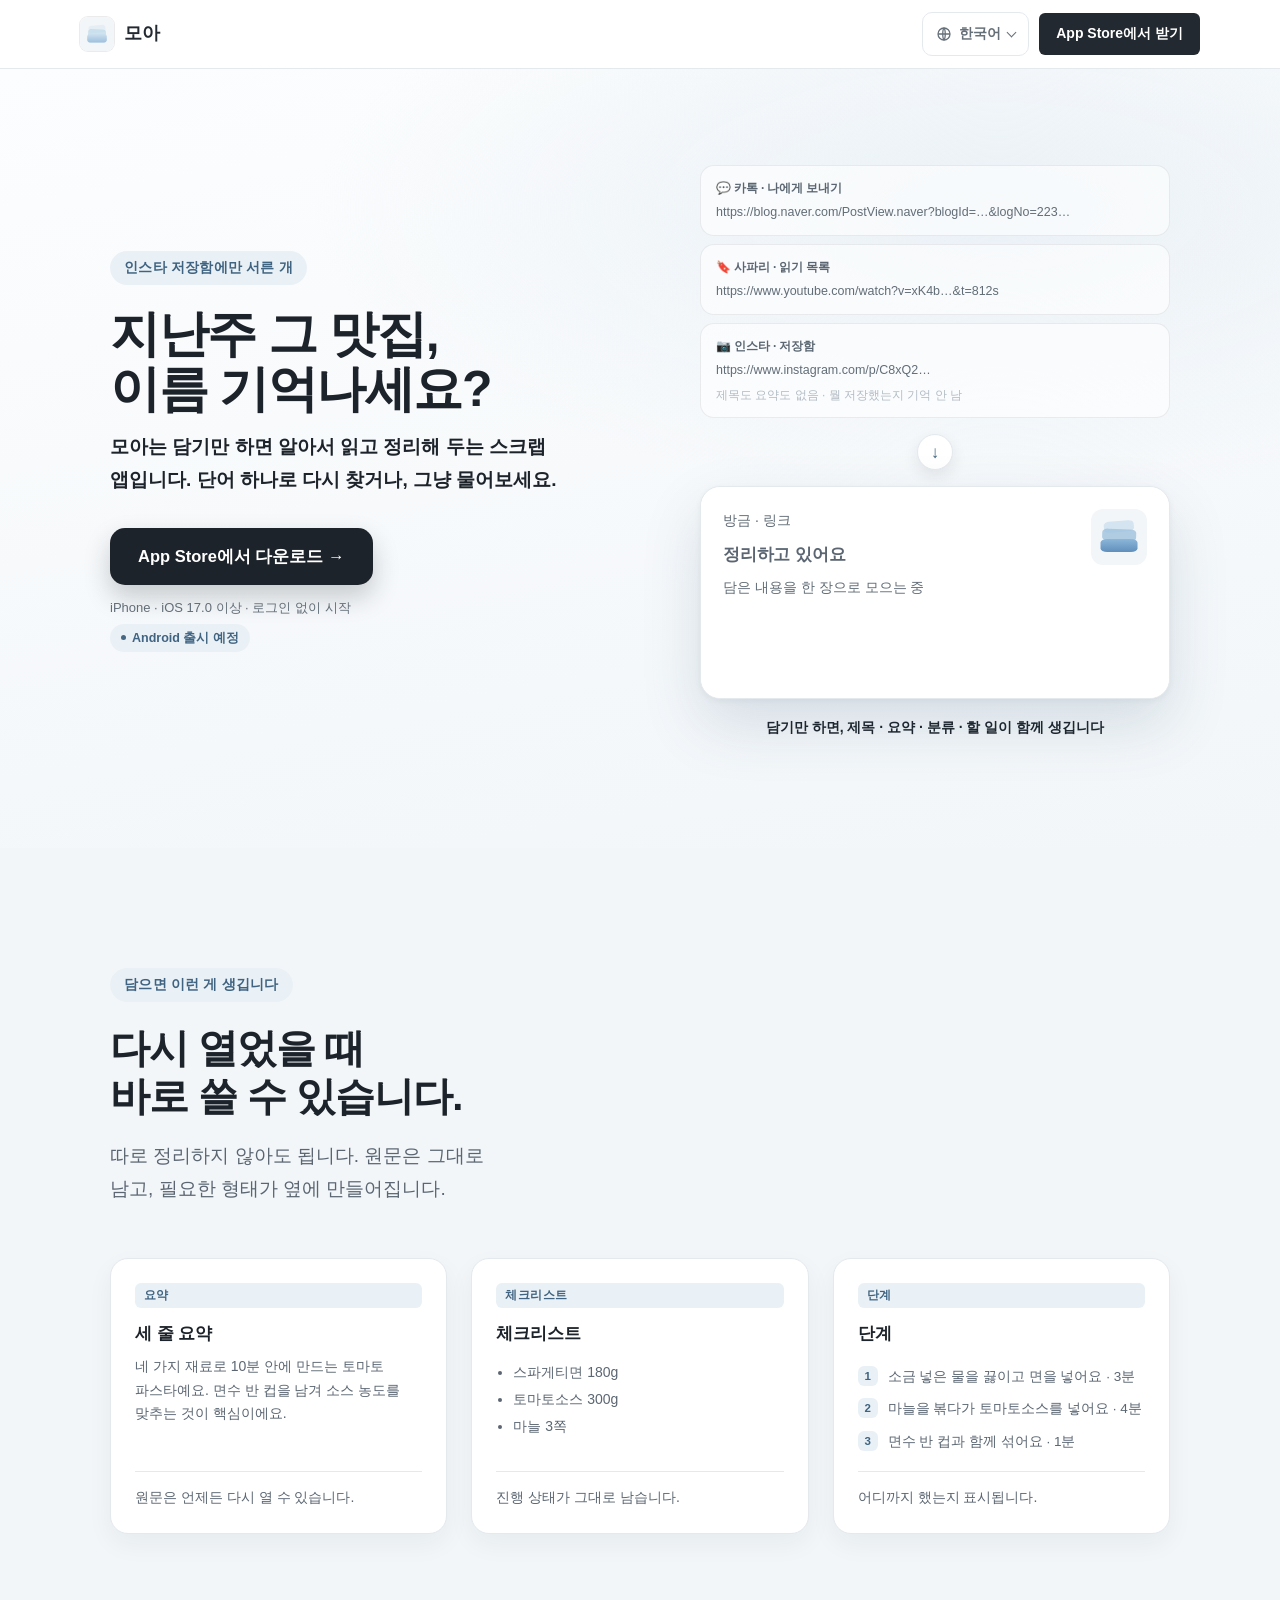
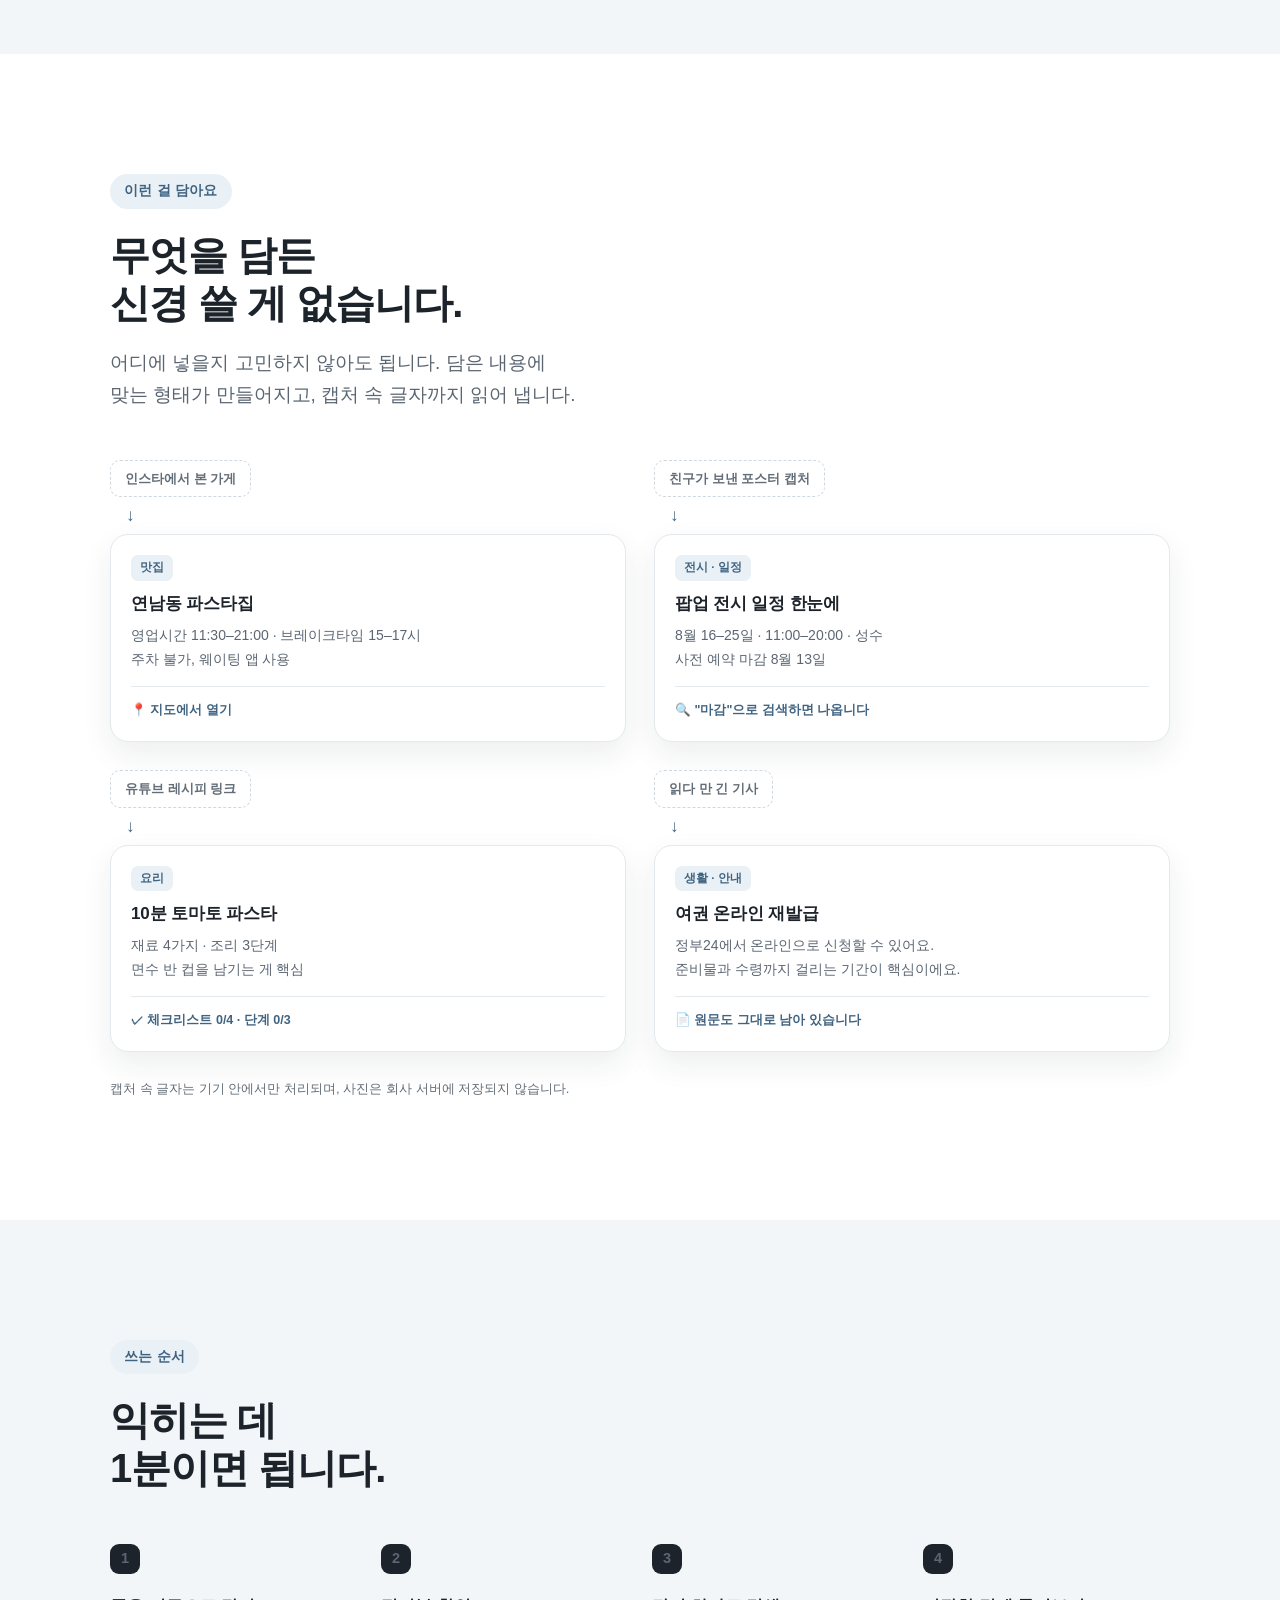
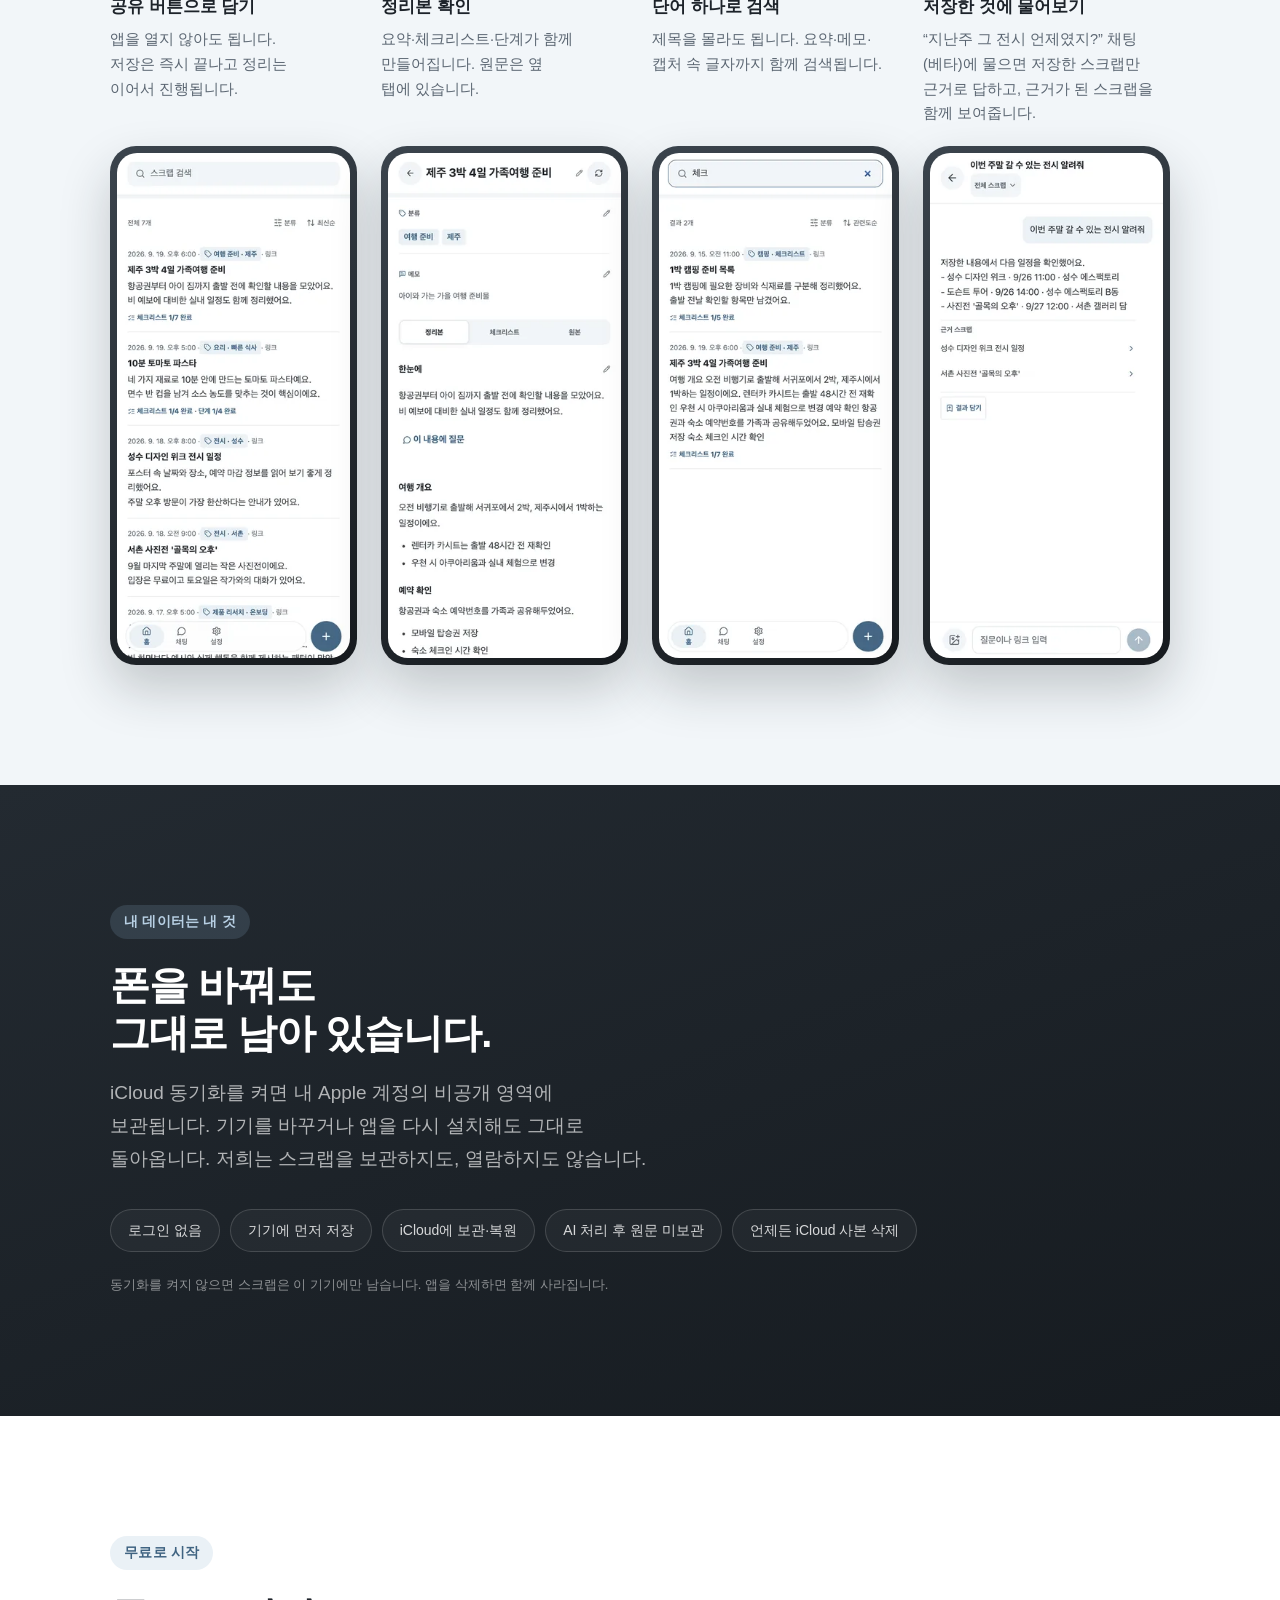
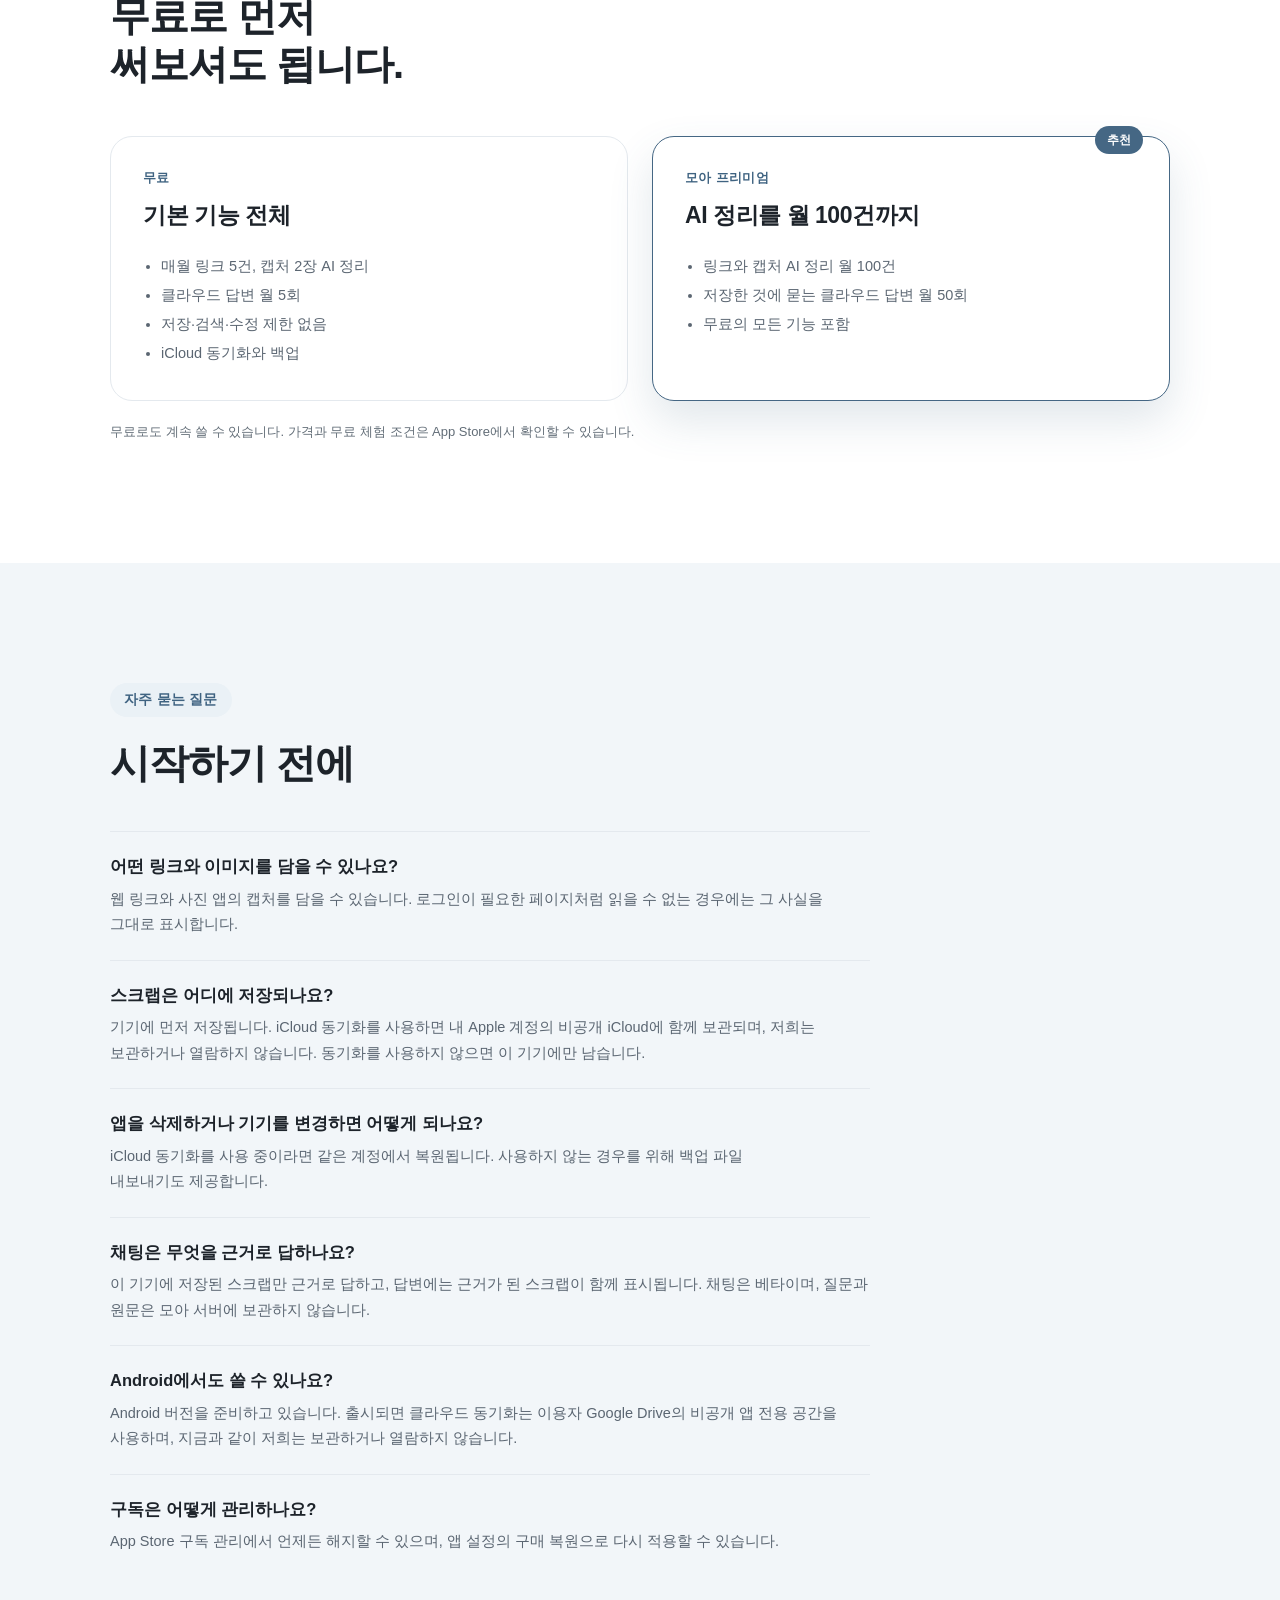
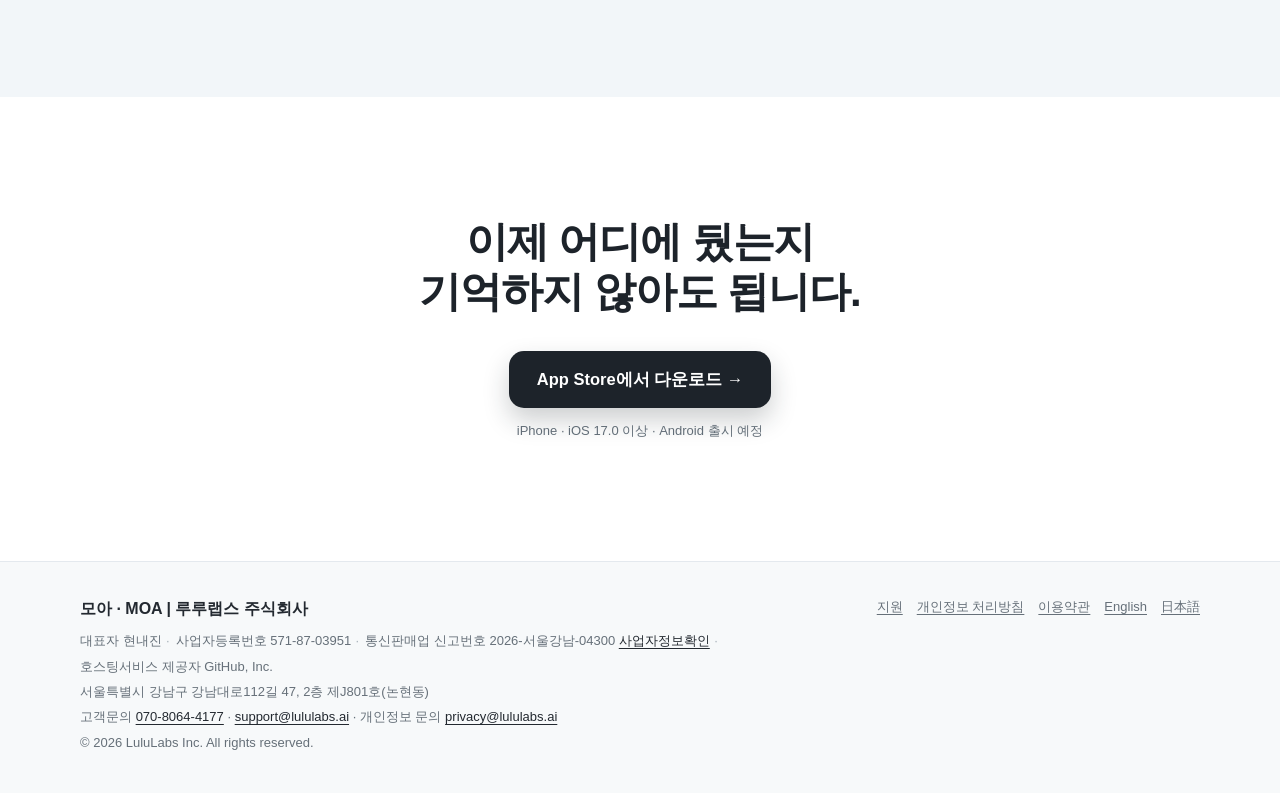
==== commit 54d6dbbb: "홈페이지: 앱 최종 색·새 화면 사진으로 맞춤 - 강조색을 앱 PR #201 값(#456784 / #3f6381)으로, 흐린 글자(#626d77)는   흰 바탕 대비 4.5:1 이" ====
--- a/index.html
+++ b/index.html
@@ -34,7 +34,7 @@
     />
     <meta name="twitter:image" content="https://lululabs-dev.github.io/moa-app/assets/moa-og-ko.png" />
     <link rel="icon" href="assets/moa-app-icon.png" />
-    <link rel="stylesheet" href="styles.css?v=20260927e" />
+    <link rel="stylesheet" href="styles.css?v=20260927h" />
     <script type="application/ld+json">
       {
         "@context": "https://schema.org",
@@ -226,8 +226,8 @@
         <strong>공유 버튼으로 담기</strong>
         <p>앱을 열지 않아도 됩니다. 저장은 즉시 끝나고 정리는 이어서 진행됩니다.</p>
         <div class="frame"><picture>
-              <source type="image/webp" srcset="assets/moa-home-ko@1x.webp?v=20260925 320w, assets/moa-home-ko@2x.webp?v=20260925 640w" sizes="(max-width: 820px) 88vw, 260px" />
-              <img src="assets/moa-home-ko@2x.png?v=20260925" width="640" height="1387" alt="담은 스크랩이 분류와 요약과 함께 목록으로 보이는 모아 화면" decoding="async" fetchpriority="high" />
+              <source type="image/webp" srcset="assets/moa-home-ko@1x.webp?v=20260927 320w, assets/moa-home-ko@2x.webp?v=20260927 640w" sizes="(max-width: 820px) 88vw, 260px" />
+              <img src="assets/moa-home-ko@2x.png?v=20260927" width="640" height="1387" alt="담은 스크랩이 분류와 요약과 함께 목록으로 보이는 모아 화면" decoding="async" fetchpriority="high" />
             </picture></div>
       </div>
       <div class="shot">
@@ -235,8 +235,8 @@
         <strong>정리본 확인</strong>
         <p>요약·체크리스트·단계가 함께 만들어집니다. 원문은 옆 탭에 있습니다.</p>
         <div class="frame"><picture>
-              <source type="image/webp" srcset="assets/moa-detail-ko@1x.webp?v=20260925 320w, assets/moa-detail-ko@2x.webp?v=20260925 640w" sizes="(max-width: 820px) 88vw, 260px" />
-              <img src="assets/moa-detail-ko@2x.png?v=20260925" width="640" height="1387" alt="정리본과 원문을 함께 보는 모아 상세 화면" loading="lazy" decoding="async" />
+              <source type="image/webp" srcset="assets/moa-detail-ko@1x.webp?v=20260927 320w, assets/moa-detail-ko@2x.webp?v=20260927 640w" sizes="(max-width: 820px) 88vw, 260px" />
+              <img src="assets/moa-detail-ko@2x.png?v=20260927" width="640" height="1387" alt="정리본과 원문을 함께 보는 모아 상세 화면" loading="lazy" decoding="async" />
             </picture></div>
       </div>
       <div class="shot">
@@ -244,8 +244,8 @@
         <strong>단어 하나로 검색</strong>
         <p>제목을 몰라도 됩니다. 요약·메모·캡처 속 글자까지 함께 검색됩니다.</p>
         <div class="frame"><picture>
-              <source type="image/webp" srcset="assets/moa-search-ko@1x.webp?v=20260925 320w, assets/moa-search-ko@2x.webp?v=20260925 640w" sizes="(max-width: 820px) 88vw, 260px" />
-              <img src="assets/moa-search-ko@2x.png?v=20260925" width="640" height="1387" alt="단어 하나로 검색한 모아 결과 화면" loading="lazy" decoding="async" />
+              <source type="image/webp" srcset="assets/moa-search-ko@1x.webp?v=20260927 320w, assets/moa-search-ko@2x.webp?v=20260927 640w" sizes="(max-width: 820px) 88vw, 260px" />
+              <img src="assets/moa-search-ko@2x.png?v=20260927" width="640" height="1387" alt="단어 하나로 검색한 모아 결과 화면" loading="lazy" decoding="async" />
             </picture></div>
       </div>
       <div class="shot">
@@ -253,8 +253,8 @@
         <strong>저장한 것에 물어보기</strong>
         <p>“지난주 그 전시 언제였지?” 채팅(베타)에 물으면 저장한 스크랩만 근거로 답하고, 근거가 된 스크랩을 함께 보여줍니다.</p>
         <div class="frame"><picture>
-              <source type="image/webp" srcset="assets/moa-chat-ko@1x.webp?v=20260925 320w, assets/moa-chat-ko@2x.webp?v=20260925 640w" sizes="(max-width: 820px) 88vw, 260px" />
-              <img src="assets/moa-chat-ko@2x.png?v=20260925" width="640" height="1387" alt="저장한 스크랩을 근거로 답하는 모아 채팅 화면" loading="lazy" decoding="async" />
+              <source type="image/webp" srcset="assets/moa-chat-ko@1x.webp?v=20260927 320w, assets/moa-chat-ko@2x.webp?v=20260927 640w" sizes="(max-width: 820px) 88vw, 260px" />
+              <img src="assets/moa-chat-ko@2x.png?v=20260927" width="640" height="1387" alt="저장한 스크랩을 근거로 답하는 모아 채팅 화면" loading="lazy" decoding="async" />
             </picture></div>
       </div>
     </div>
--- a/styles.css
+++ b/styles.css
@@ -7,8 +7,8 @@
   --surface: #f1f5f8;
   --brand: #232930;
   --brand-strong: #161a1e;
-  --accent: #5580a6;
-  --accent-text: #4b7092; /* 본문·링크용. 흰 배경 대비 5.2:1 (AA) */
+  --accent: #456784;
+  --accent-text: #3f6381; /* 본문·링크용. 앱 accent-2와 같음, 흰 배경 대비 6.3:1 */
   --accent-light: #98b9d6;
   --accent-soft: #eaf1f6;
   --page-width: 1120px;
@@ -346,7 +346,7 @@
 
 .document p,
 .document li {
-  color: #4c5552;
+  color: #4c5560;
 }
 
 .document ul,
@@ -381,7 +381,7 @@
   margin-top: 42px;
   padding: 26px;
   background: var(--accent-soft);
-  border: 1px solid #dce2fa;
+  border: 1px solid #d6e3ed;
   border-radius: 8px;
 }
 
@@ -419,7 +419,7 @@
 .site-footer {
   padding: 34px 0 40px;
   color: var(--muted);
-  background: #f7f8f8;
+  background: #f7f9fa;
   border-top: 1px solid var(--line);
 }
 
@@ -451,7 +451,7 @@
 .business-disclosure__details span:not(:last-child)::after {
   position: absolute;
   right: -8px;
-  color: #aab4b0;
+  color: #a9b3bb;
   content: "·";
 }
 
@@ -612,9 +612,9 @@
 
 /* ===== 홈 전용 (main.home 안에서만 적용) ===== */
 .home {
-  --ink: #1d232a; --ink-2: #5b6672; --ink-3: #8a949e;
+  --ink: #1d232a; --ink-2: #5b6672; --ink-3: #626d77;
   --line: #e4e9ee; --paper: #fff; --soft: #f2f6f9;
-  --brand: #1d232a; --accent: #5580a6; --accent-2: #4b7092; --accent-soft: #eaf1f6;
+  --brand: #1d232a; --accent: #456784; --accent-2: #3f6381; --accent-soft: #eaf1f6;
   --r: 18px;
   color: var(--ink);
   line-height: 1.5;
@@ -639,10 +639,10 @@
 /* 헤더 *//* 공통 */
 .home .sec {padding:120px 0}
 .home .sec--soft {background:var(--soft)}
-.home .sec--dark {background:linear-gradient(160deg,#242b2a,#171c1b);color:#fff}
+.home .sec--dark {background:linear-gradient(160deg,#232a31,#161b20);color:#fff}
 .home .eyebrow {display:inline-block;font-size:13.5px;font-weight:700;letter-spacing:.02em;
   padding:7px 14px;border-radius:999px;background:var(--accent-soft);color:var(--accent-2);margin-bottom:22px}
-.home .sec--dark .eyebrow {background:rgba(159,178,255,.16);color:#b3c2ff}
+.home .sec--dark .eyebrow {background:rgba(152,185,214,.16);color:#b8d0e4}
 .home h1 {font-size:clamp(28px, 3.9vw, 54px);font-weight:820;line-height:1.1;letter-spacing:-.03em}
 .home h2 {font-size:40px;font-weight:800;line-height:1.2;letter-spacing:-.025em}
 .home .lede {margin-top:20px;font-size:19px;line-height:1.72;color:var(--ink-2);max-width:34em}
@@ -659,7 +659,7 @@
 .home .req {margin-top:13px;font-size:13px;color:var(--ink-3)}
 .home .raw__u {font-size:12.5px;color:var(--ink-3);word-break:break-all;line-height:1.5}
 .home .raw__u {overflow-wrap:anywhere}
-.home .raw__n {margin-top:7px;font-size:12px;color:#b3bbb8}
+.home .raw__n {margin-top:7px;font-size:12px;color:#b3bcc4}
 .home .after {background:#fff;border:1px solid var(--line);border-radius:var(--r);padding:20px;
   box-shadow:0 20px 44px rgba(29,35,42,.1)}
 .home .tags {display:flex;gap:6px;flex-wrap:wrap;margin-bottom:10px}
@@ -675,9 +675,9 @@
 
 /* 결과 카드(첫 화면) — 실제 앱 카드 형태 */
 .home .after--hero {position:relative;padding:22px;border-radius:20px;
-  box-shadow:0 26px 60px rgba(63,82,181,.16), 0 2px 6px rgba(29,35,42,.05)}
+  box-shadow:0 26px 60px rgba(52,86,118,.16), 0 2px 6px rgba(29,35,42,.05)}
 .home .after--hero::before {content:"";position:absolute;inset:-14px;z-index:-1;border-radius:30px;
-  background:radial-gradient(60% 70% at 50% 40%, rgba(95,122,229,.16), transparent 72%)}
+  background:radial-gradient(60% 70% at 50% 40%, rgba(69,103,132,.16), transparent 72%)}
 .home .after__row {display:flex;gap:14px;align-items:flex-start}
 /* 첫 화면 카드: 앱과 같은 순간을 보여준다 — '정리하고 있어요' 상태에서 썸네일 자리에 종이가 쌓이고,
    다 쌓이면 완성된 카드가 드러난다. 한 바퀴 7.2초. 앱 아이콘(B)이 이 장면의 마지막 모양이다. */
@@ -687,14 +687,14 @@
 .home .after--hero .proc h4{color:var(--ink-2);font-weight:700}
 .home .after--hero .proc p{color:var(--ink-3)}
 .home .thumb.thumb--proc{background:#f2f6f9;display:grid;place-items:center;padding:0}
-.home .thumb.thumb--proc .pile{position:relative;width:62%;aspect-ratio:1/.62}
+.home .thumb.thumb--proc .pile{position:relative;width:66%;aspect-ratio:1/.86}
 .home .thumb.thumb--proc .ps{position:absolute;left:50%;border-radius:18%/28%}
-.home .thumb.thumb--proc .ps1{width:86%;height:48%;top:0;background:#bcd6e9;opacity:.38;transform:translate(-50%,0) rotate(-5deg);animation:moaP1 7.2s cubic-bezier(.2,.85,.3,1) infinite}
-.home .thumb.thumb--proc .ps2{width:92%;height:50%;top:22%;background:#9fc2de;opacity:.62;transform:translate(-50%,0) rotate(2deg);animation:moaP2 7.2s cubic-bezier(.2,.85,.3,1) infinite}
-.home .thumb.thumb--proc .ps3{width:100%;height:56%;top:44%;background:linear-gradient(180deg,#8db6d8,#5f8fbd);transform:translate(-50%,0);animation:moaP3 7.2s cubic-bezier(.2,.85,.3,1) infinite}
+.home .thumb.thumb--proc .ps1{width:82%;height:36%;top:0;background:#bcd6e9;opacity:.55;transform:translate(-50%,0) rotate(-5deg);animation:moaP1 7.2s cubic-bezier(.2,.85,.3,1) infinite}
+.home .thumb.thumb--proc .ps2{width:91%;height:38%;top:25%;background:#9fc2de;opacity:.8;transform:translate(-50%,0) rotate(2deg);animation:moaP2 7.2s cubic-bezier(.2,.85,.3,1) infinite}
+.home .thumb.thumb--proc .ps3{width:100%;height:42%;top:54%;background:linear-gradient(180deg,#8db6d8,#5f8fbd);transform:translate(-50%,0);animation:moaP3 7.2s cubic-bezier(.2,.85,.3,1) infinite}
 @keyframes moaProc{0%,44%{opacity:1}52%,92%{opacity:0}98%,100%{opacity:1}}
-@keyframes moaP1{0%{transform:translate(-50%,-70%) rotate(-14deg);opacity:0}14%,90%{transform:translate(-50%,0) rotate(-5deg);opacity:.38}100%{transform:translate(-50%,-70%) rotate(-14deg);opacity:0}}
-@keyframes moaP2{0%,5%{transform:translate(-50%,-70%) rotate(8deg);opacity:0}19%,90%{transform:translate(-50%,0) rotate(2deg);opacity:.62}100%{transform:translate(-50%,-70%) rotate(8deg);opacity:0}}
+@keyframes moaP1{0%{transform:translate(-50%,-70%) rotate(-14deg);opacity:0}14%,90%{transform:translate(-50%,0) rotate(-5deg);opacity:.55}100%{transform:translate(-50%,-70%) rotate(-14deg);opacity:0}}
+@keyframes moaP2{0%,5%{transform:translate(-50%,-70%) rotate(8deg);opacity:0}19%,90%{transform:translate(-50%,0) rotate(2deg);opacity:.8}100%{transform:translate(-50%,-70%) rotate(8deg);opacity:0}}
 @keyframes moaP3{0%,10%{transform:translate(-50%,-70%);opacity:0}24%,90%{transform:translate(-50%,0);opacity:1}100%{transform:translate(-50%,-70%);opacity:0}}
 @media (prefers-reduced-motion: reduce){ .home .after--hero .proc{display:none} }
 
@@ -726,8 +726,8 @@
 /* 캡처 OCR */
 .home .ocr {display:grid;grid-template-columns:.85fr 52px 1fr;gap:6px;align-items:center;margin-top:52px}
 .home .poster {border-radius:var(--r);padding:30px;}
-.home .poster {background:linear-gradient(150deg,#232a29,#121716);color:#fff;box-shadow:0 20px 44px rgba(29,35,42,.2)}
-.home .poster .k {font-size:11.5px;letter-spacing:.16em;color:#9fb2ff;font-weight:800}
+.home .poster {background:linear-gradient(150deg,#1f262d,#11161b);color:#fff;box-shadow:0 20px 44px rgba(29,35,42,.2)}
+.home .poster .k {font-size:11.5px;letter-spacing:.16em;color:#98b9d6;font-weight:800}
 .home .poster .t {font-size:34px;font-weight:850;margin:12px 0 18px;line-height:1.1;letter-spacing:-.02em}
 .home .poster .l {font-size:13.5px;color:rgba(255,255,255,.6);line-height:2}
 .home .searchbar {display:flex;align-items:center;gap:9px;margin-top:16px;background:#fff;border:1px solid var(--line);
@@ -754,7 +754,7 @@
 .home .cases {display:grid;grid-template-columns:repeat(2,1fr);gap:28px;margin-top:48px}
 .home .case__from {margin-bottom:10px}
 .home .chip--src {display:inline-block;font-size:13px;font-weight:700;padding:8px 14px;border-radius:10px;
-  background:#fff;border:1px dashed #cfd6d3;color:var(--ink-3)}
+  background:#fff;border:1px dashed #cfd8df;color:var(--ink-3)}
 .home .case__arrow {margin:0 0 10px 16px;color:var(--accent);font-size:17px;font-weight:800;line-height:1}
 .home .cases .after {box-shadow:0 12px 30px rgba(29,35,42,.08)}
 
@@ -774,7 +774,7 @@
 /* 요금 */
 .home .plans {display:grid;grid-template-columns:1fr 1fr;gap:24px;margin-top:48px}
 .home .plan {border:1px solid var(--line);border-radius:22px;padding:32px;background:#fff}
-.home .plan--pro {border:1.5px solid var(--accent);box-shadow:0 20px 44px rgba(95,122,229,.16);position:relative}
+.home .plan--pro {border:1.5px solid var(--accent);box-shadow:0 20px 44px rgba(69,103,132,.16);position:relative}
 .home .plan--pro::after {content:"추천";position:absolute;top:-11px;right:26px;background:var(--accent);color:#fff;
   font-size:12px;font-weight:800;padding:5px 12px;border-radius:999px}
 .home .plan__k {font-size:12.5px;font-weight:800;color:var(--accent-2);letter-spacing:.03em}
@@ -932,7 +932,7 @@
 .home .demo .raw__src{font-size:12px;font-weight:800;color:var(--ink-2);margin-bottom:6px;letter-spacing:-.01em}
 .home .demo .raw__u{font-size:12.5px;color:var(--ink-3);line-height:1.5;
   white-space:nowrap;overflow:hidden;text-overflow:ellipsis;overflow-wrap:normal}
-.home .demo .raw__n{margin-top:7px;font-size:12px;color:#b3bbb8}
+.home .demo .raw__n{margin-top:7px;font-size:12px;color:#b3bcc4}
 .home .joint{display:flex;justify-content:center}
 .home .joint span{width:36px;height:36px;border-radius:50%;background:#fff;border:1px solid var(--line);
   display:flex;align-items:center;justify-content:center;color:var(--accent);font-size:17px;font-weight:800;
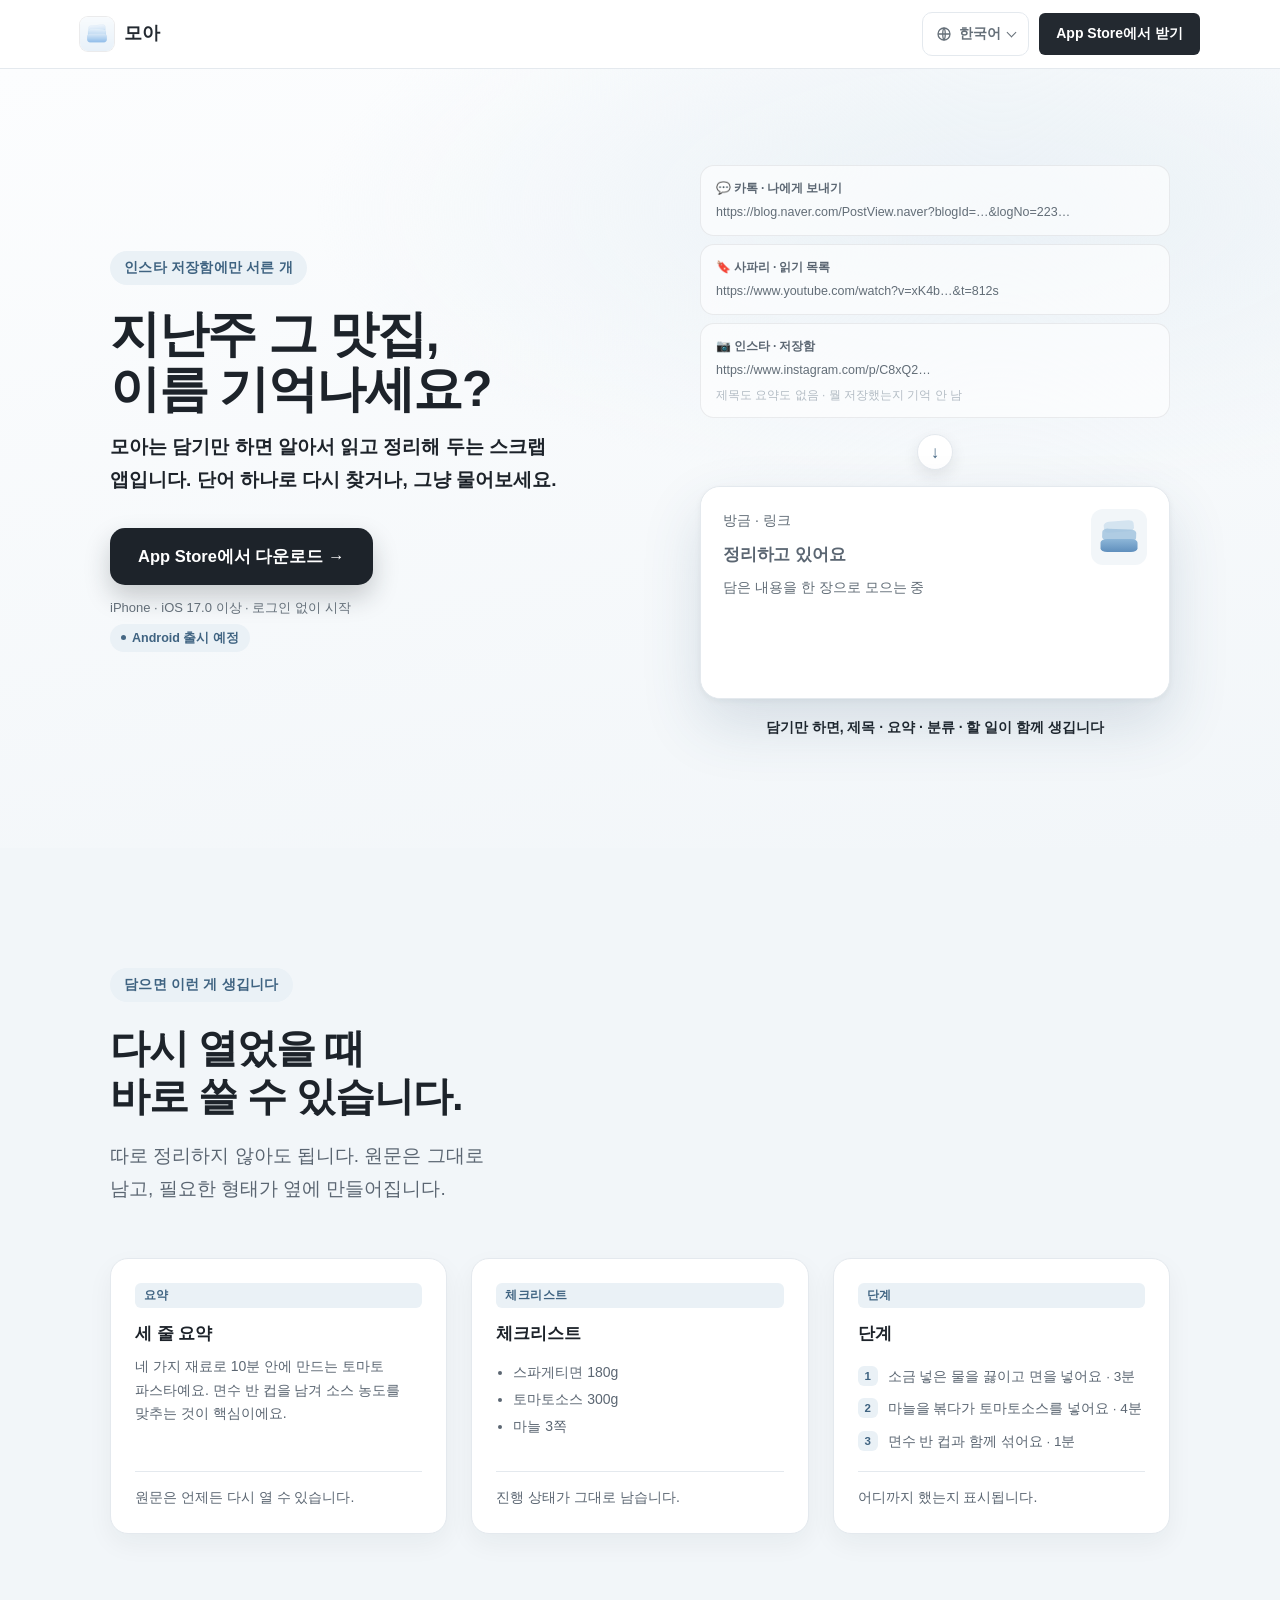
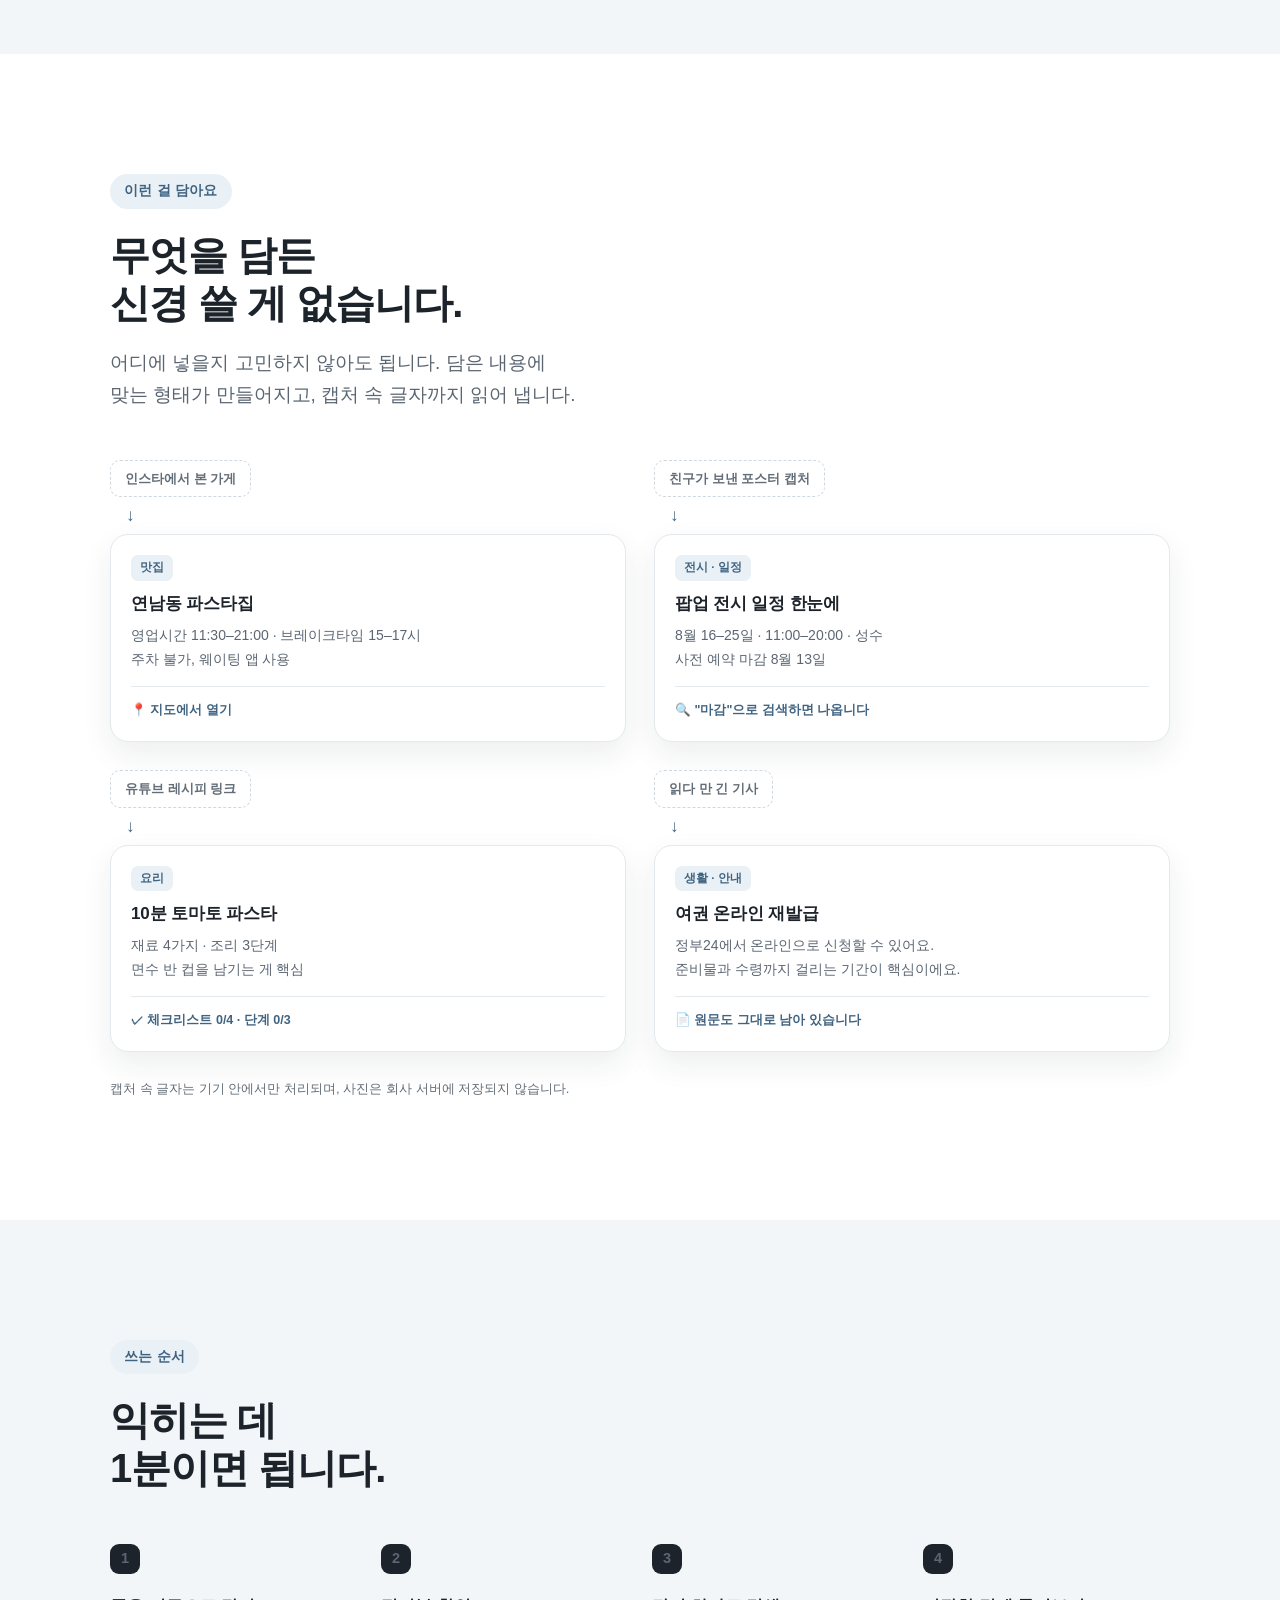
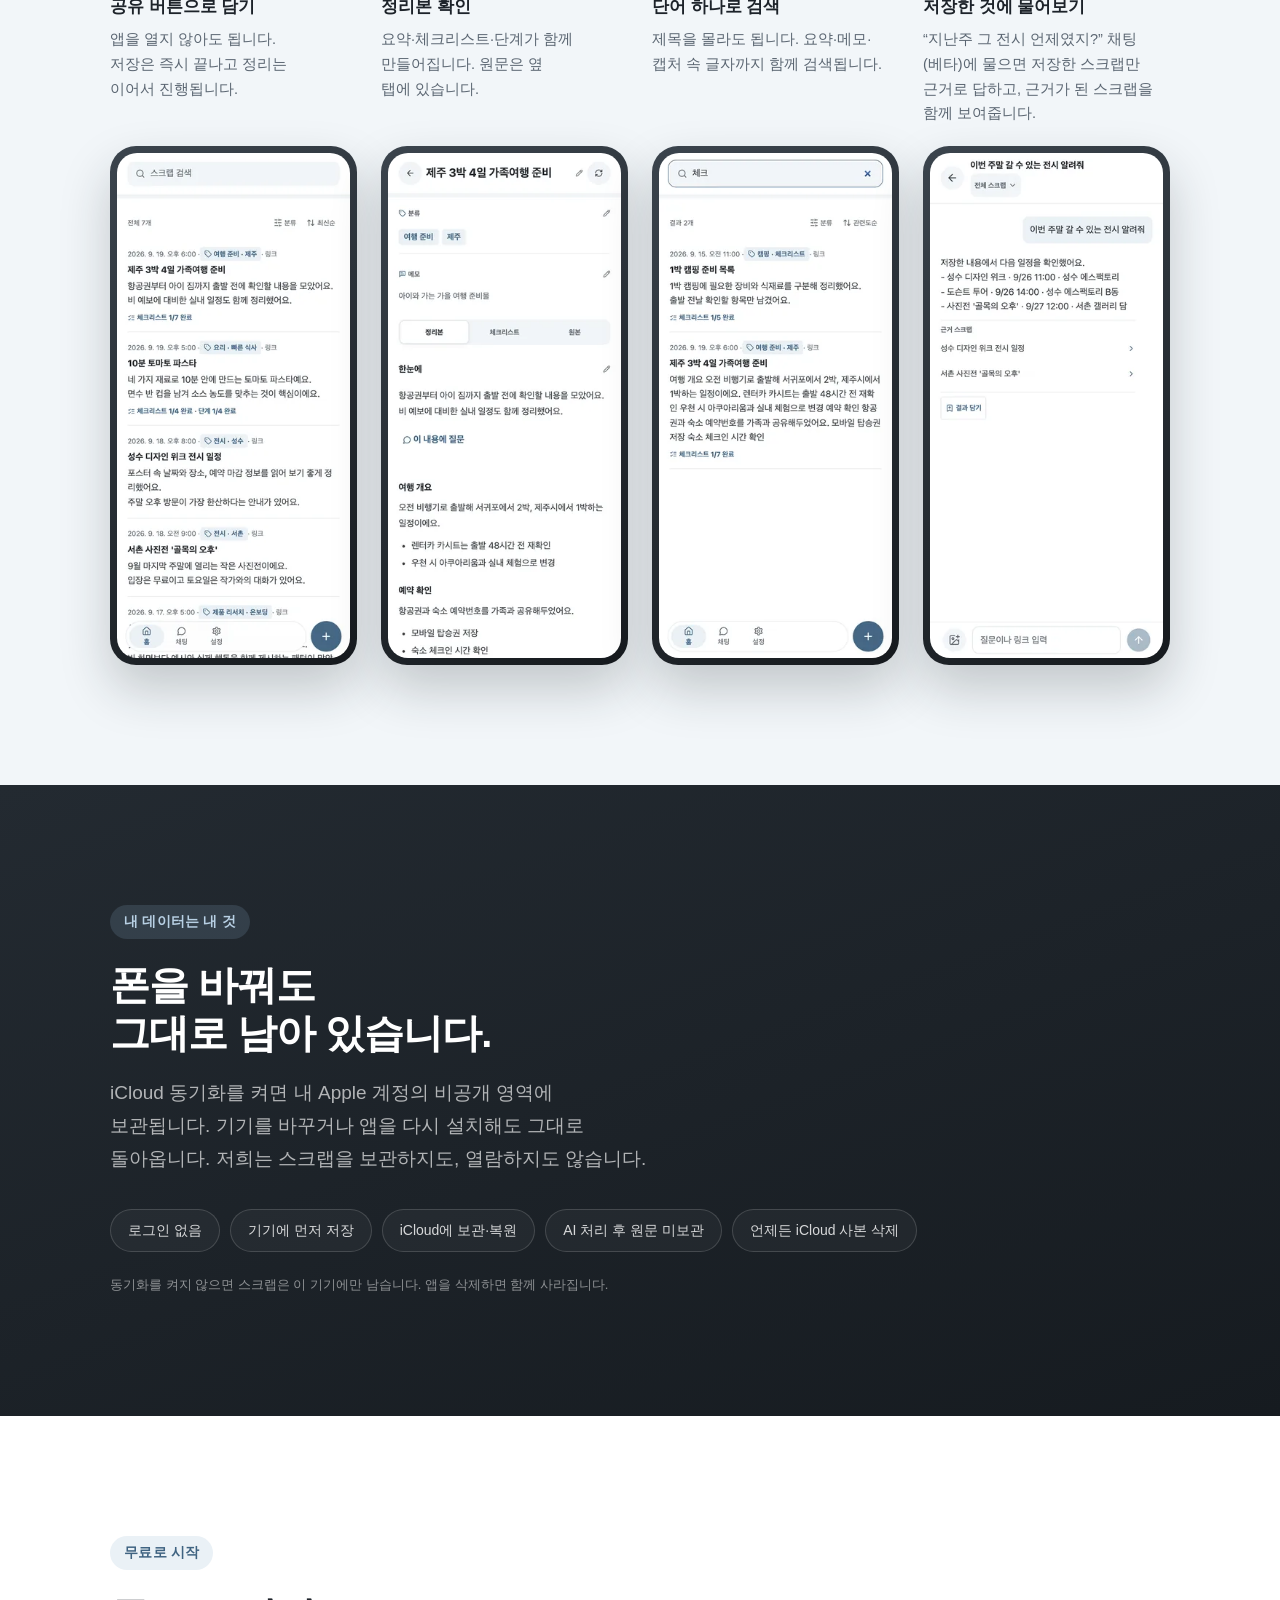
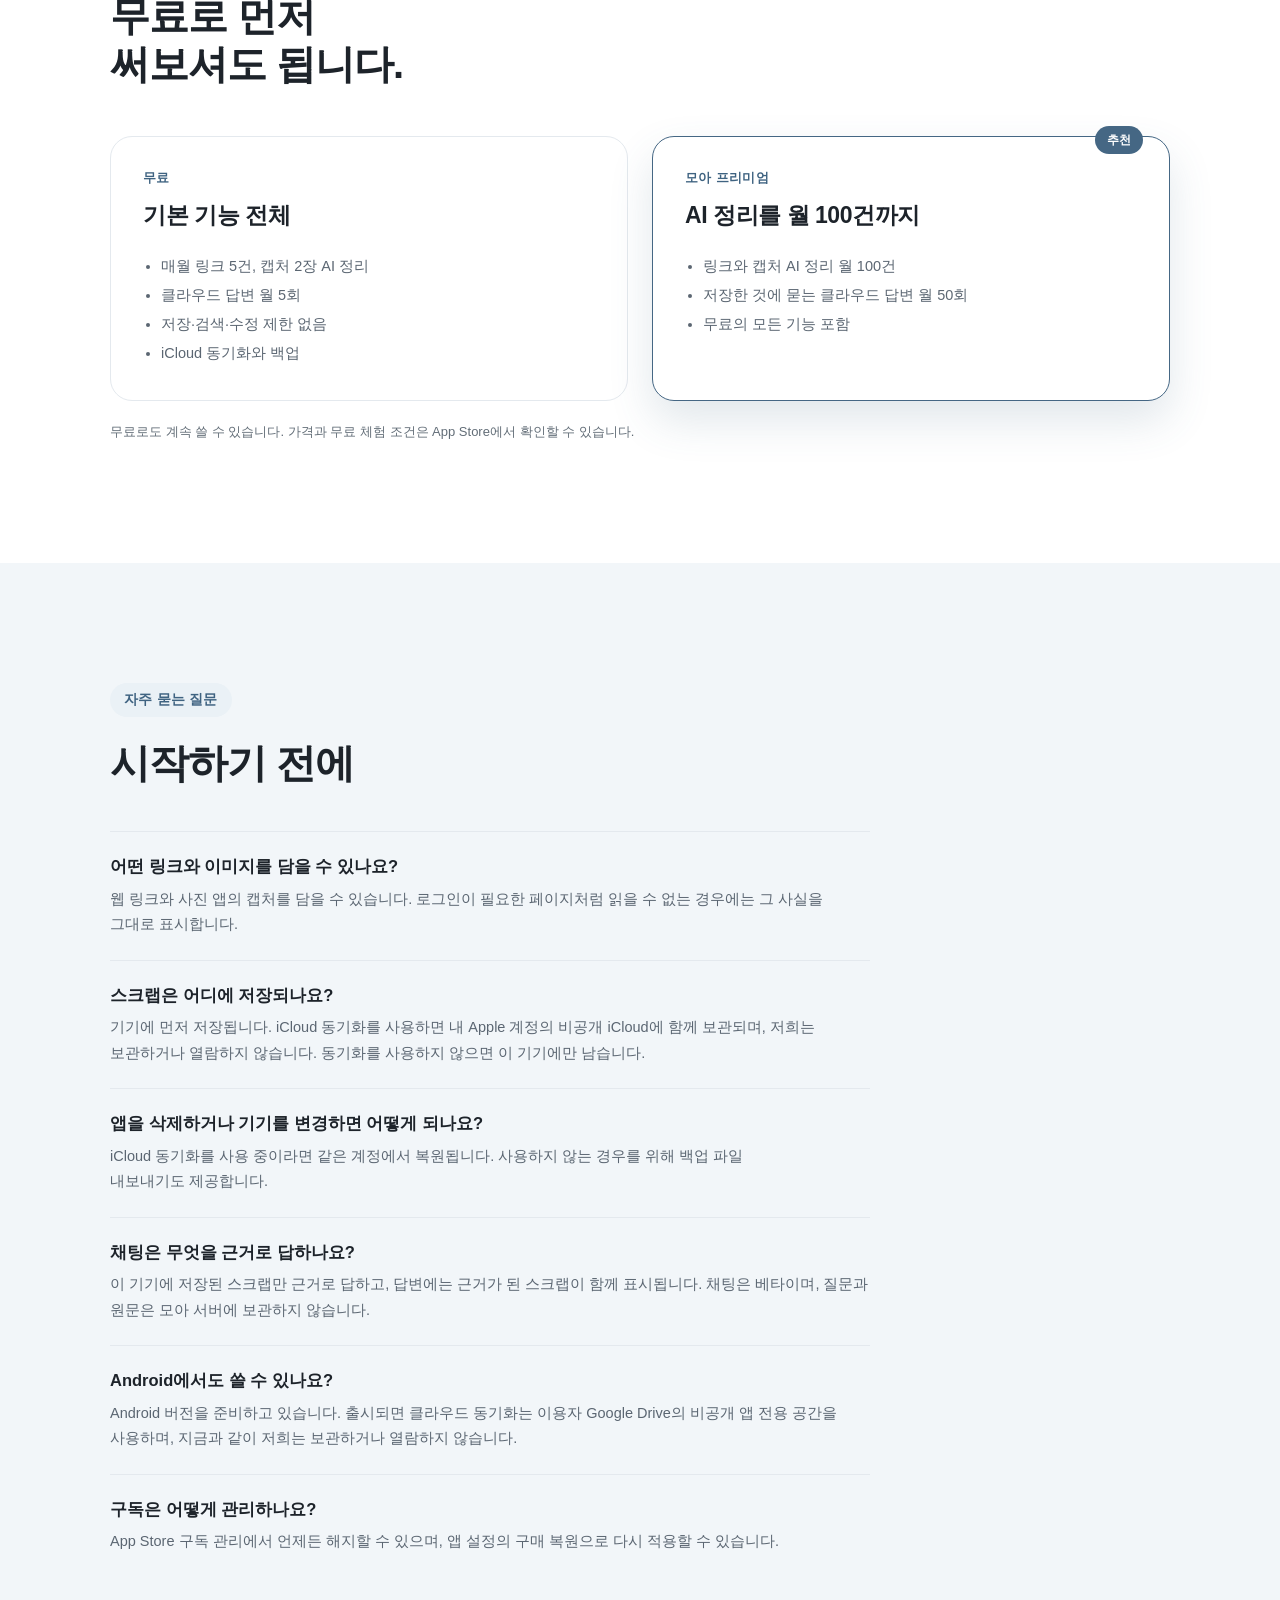
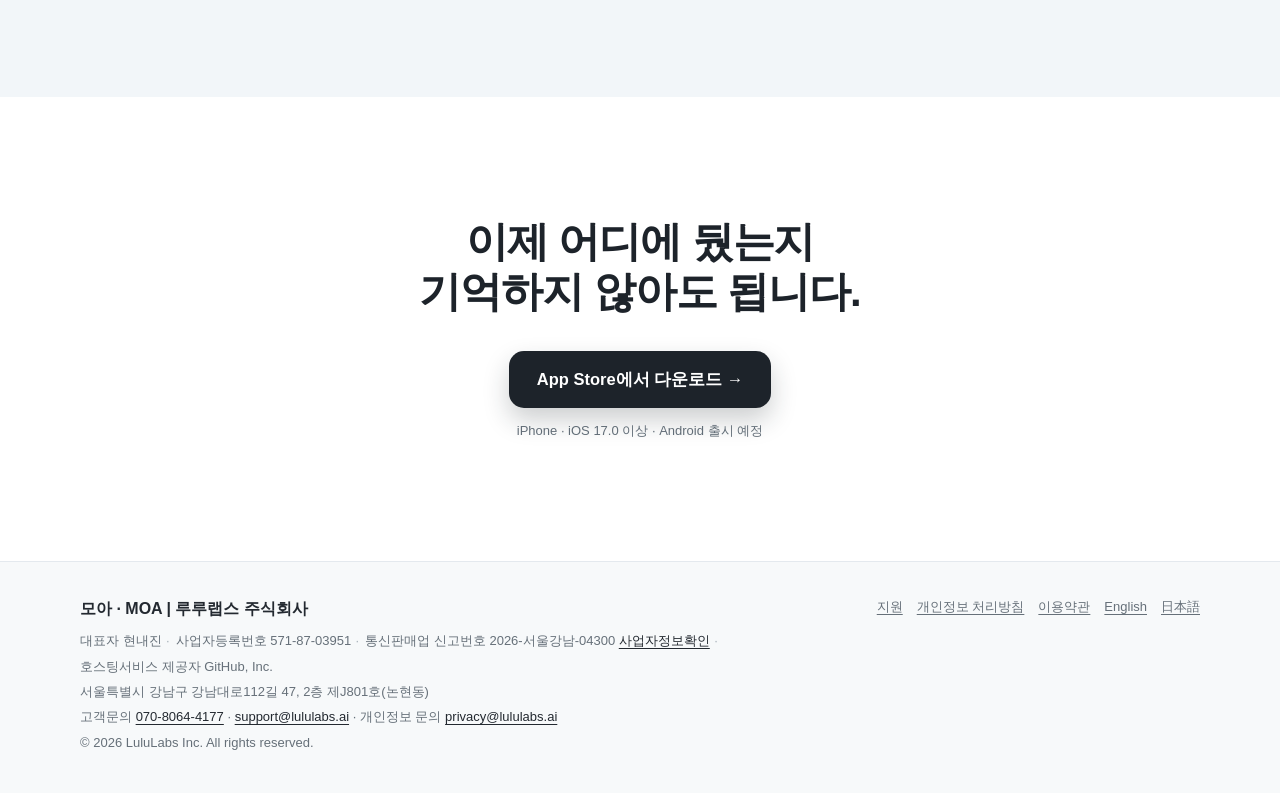
==== commit 7e1548e3: "홈페이지 로고: 몽글 아이콘(장마다 그라데이션+옅은 테두리)으로 교체 Co-Authored-By: Claude Opus 5.5 <noreply@anthropic.com>" ====
--- a/index.html
+++ b/index.html
@@ -33,7 +33,7 @@
       content="링크와 캡처를 AI로 정리하고 필요한 순간 다시 찾는 iPhone 개인 스크랩 앱."
     />
     <meta name="twitter:image" content="https://lululabs-dev.github.io/moa-app/assets/moa-og-ko.png" />
-    <link rel="icon" href="assets/moa-app-icon.png" />
+    <link rel="icon" href="assets/moa-app-icon.png?v=20260928" />
     <link rel="stylesheet" href="styles.css?v=20260927h" />
     <script type="application/ld+json">
       {
@@ -57,7 +57,7 @@
     <header class="site-header">
       <div class="site-header__inner">
         <a class="brand-link" href="./" aria-label="모아 홈">
-          <img src="assets/moa-app-icon.png" alt="" />
+          <img src="assets/moa-app-icon.png?v=20260928" alt="" />
           <span>모아</span>
         </a>
         <div class="site-header__actions">
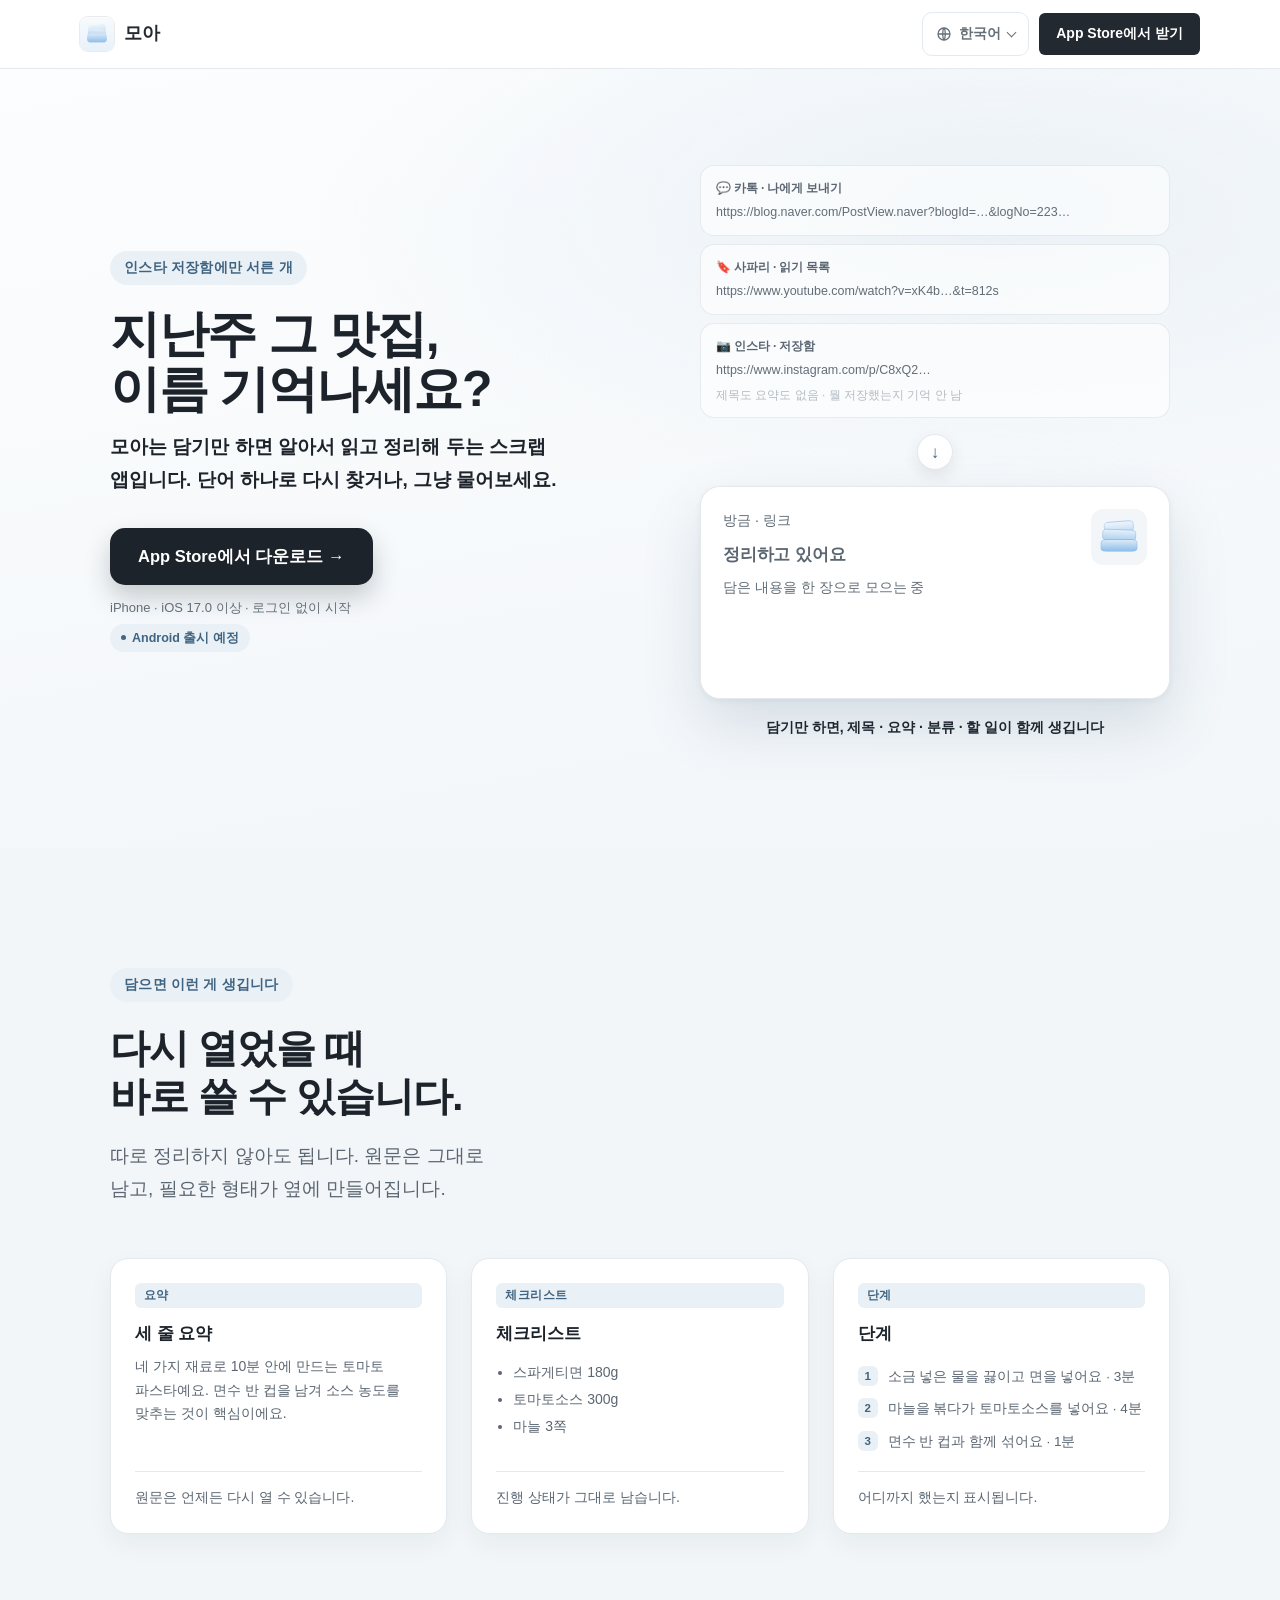
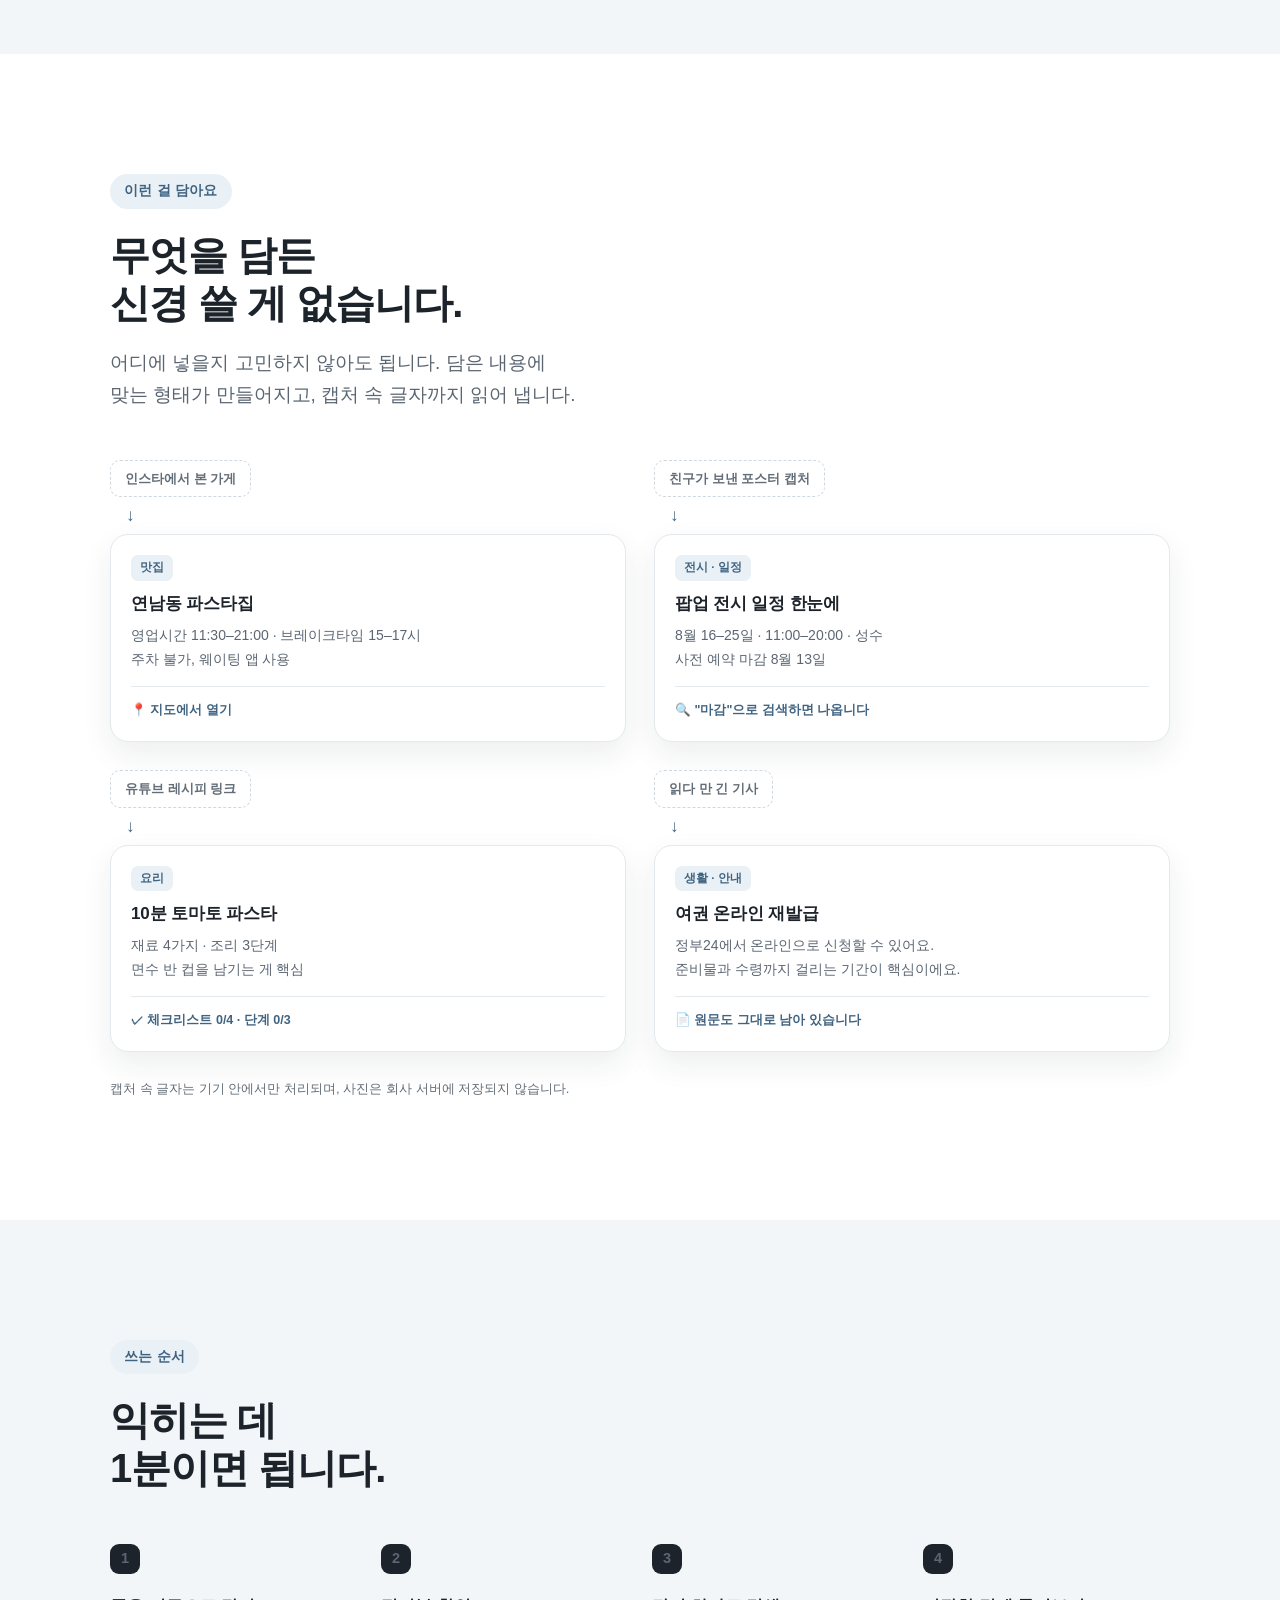
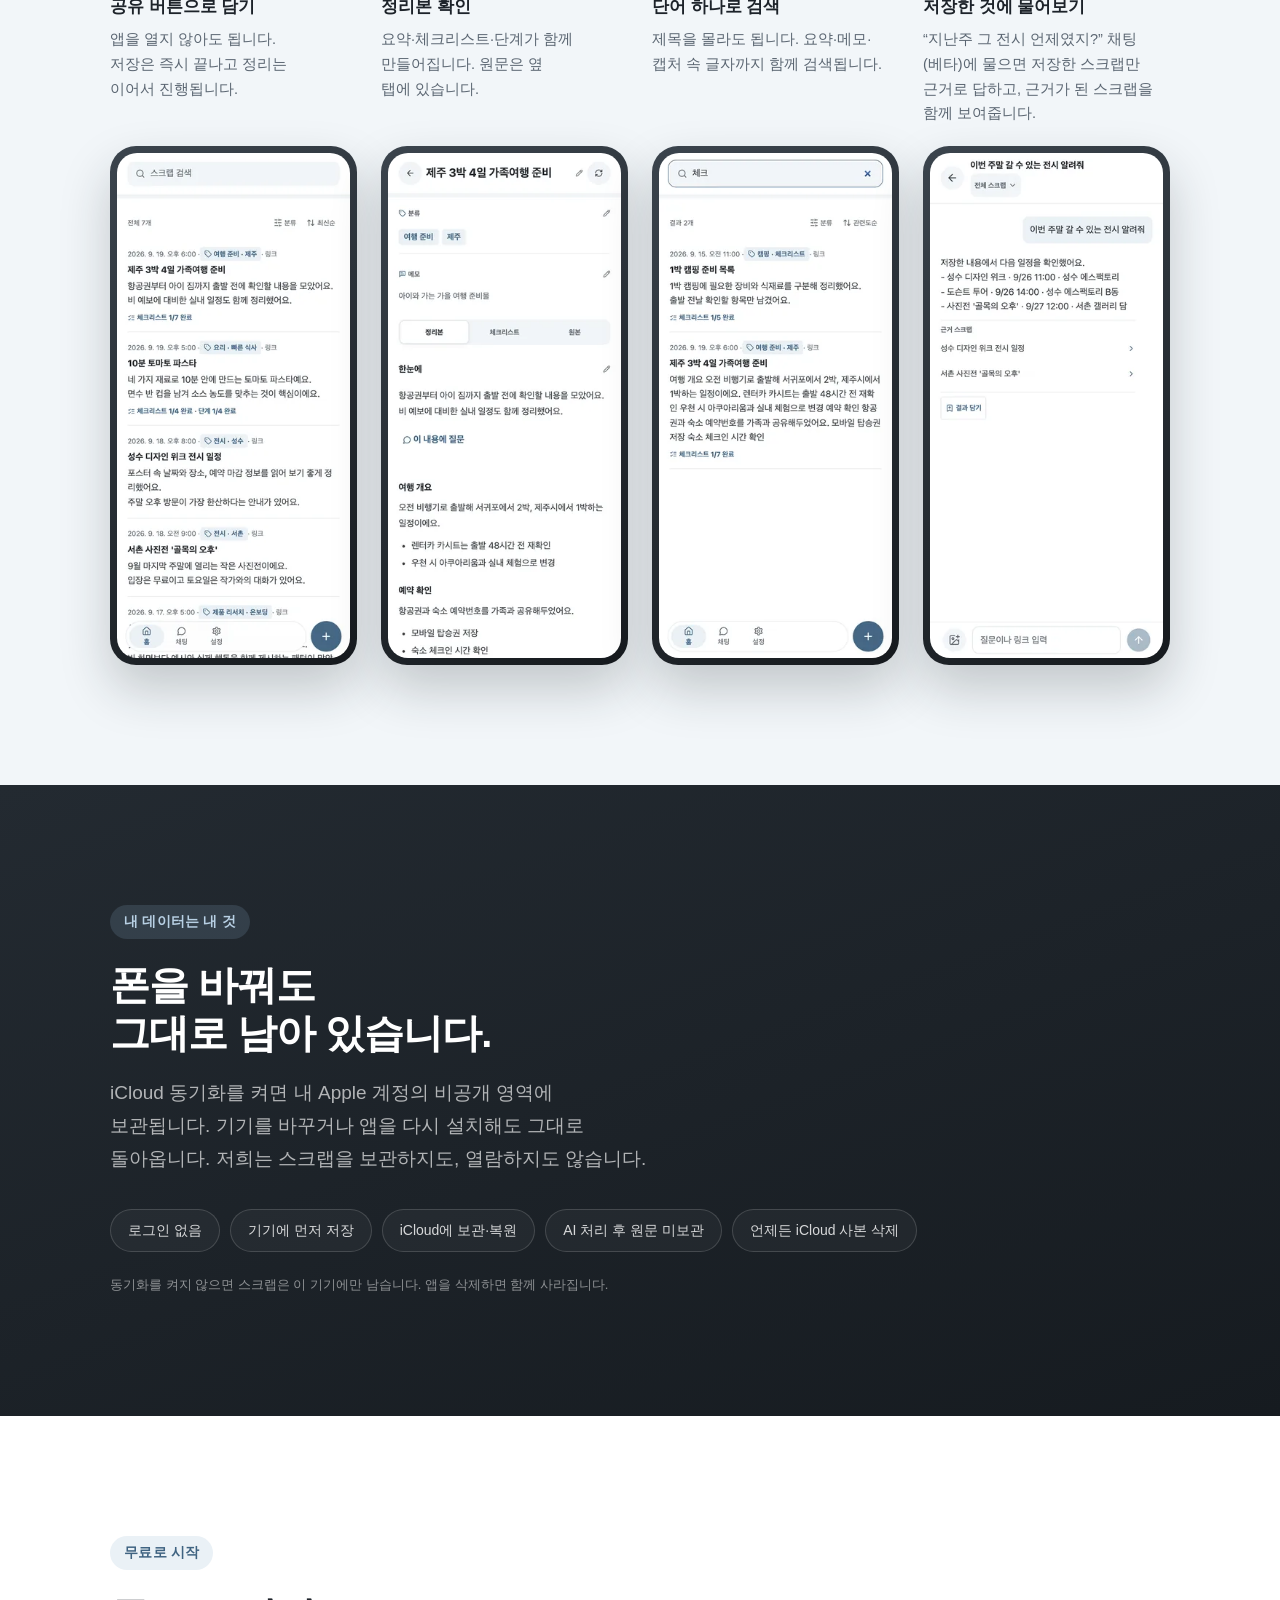
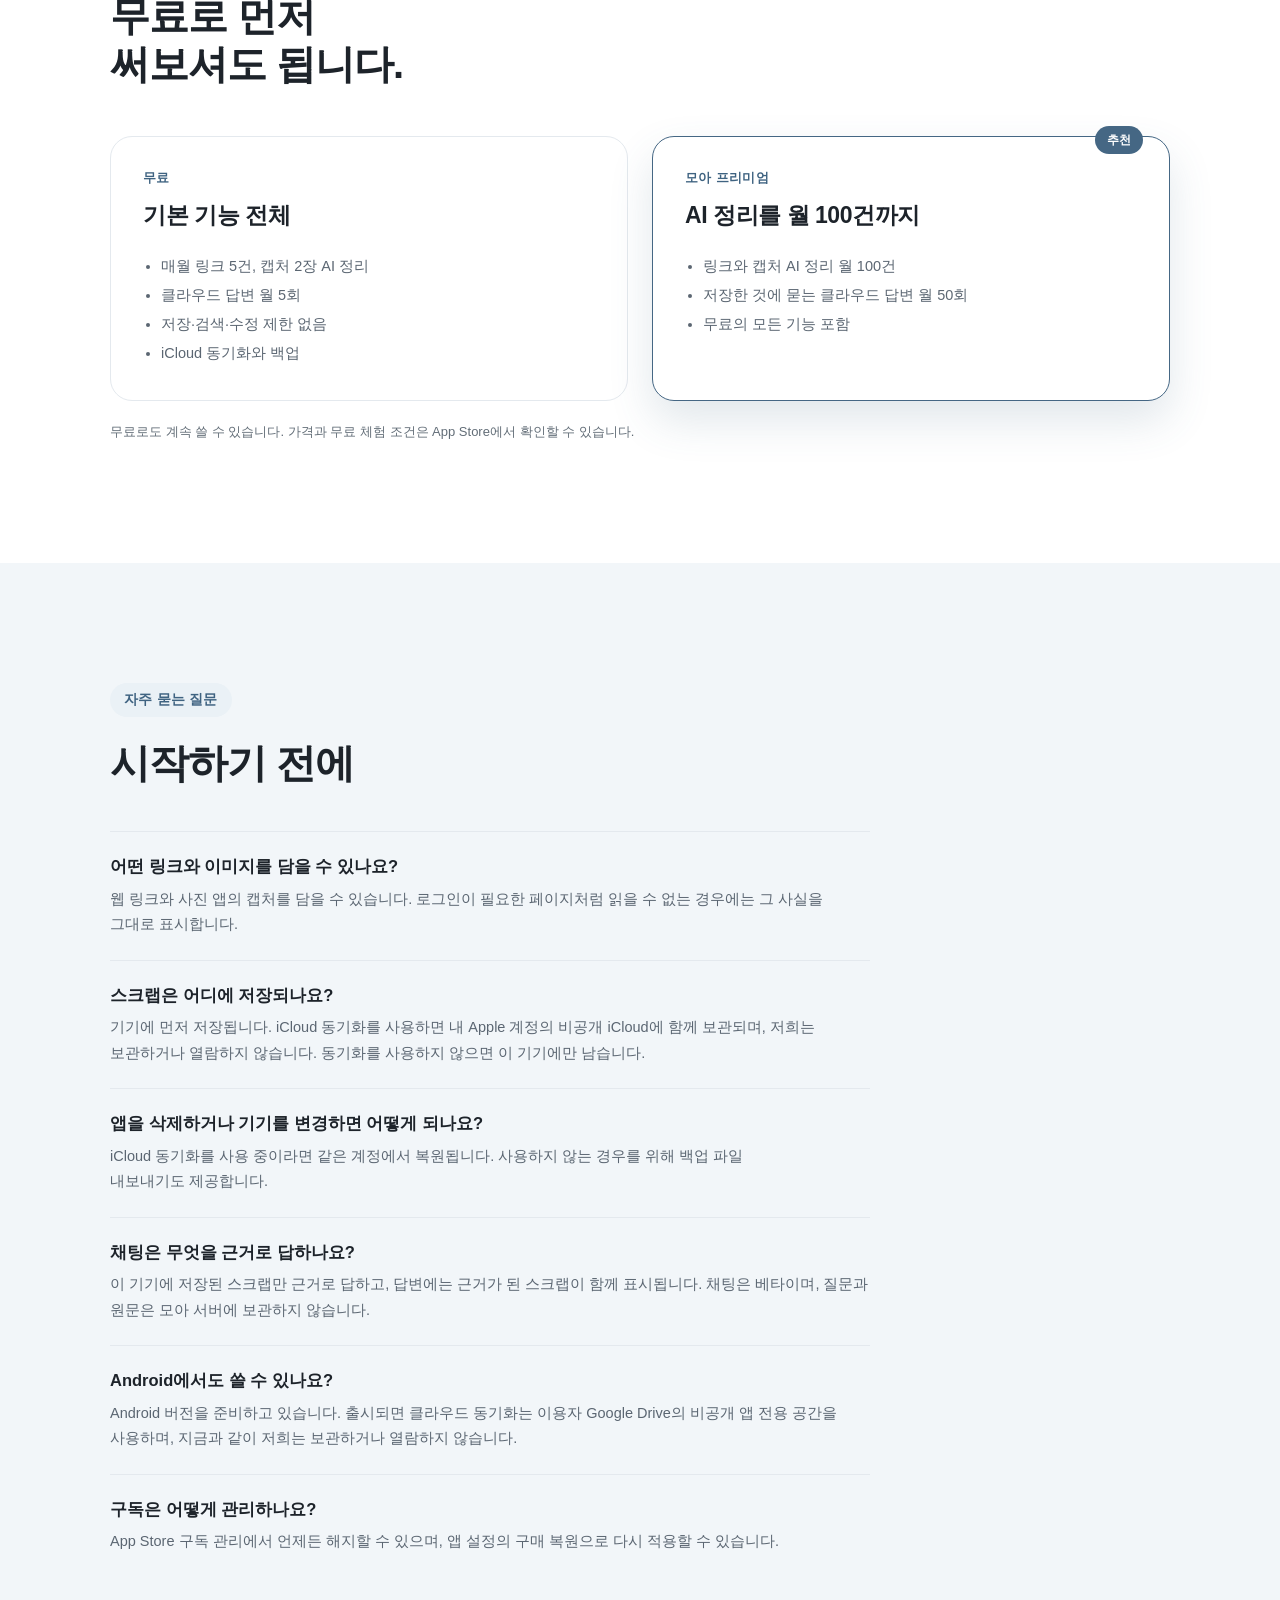
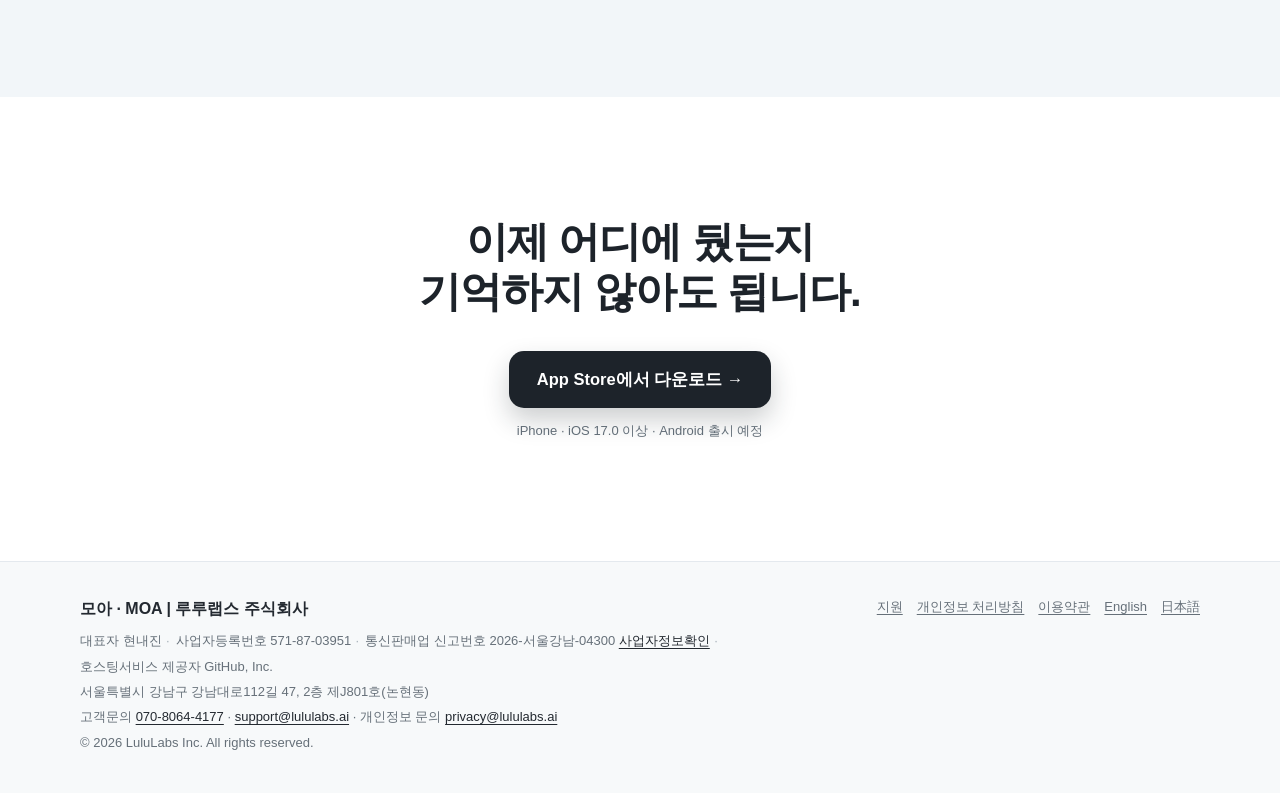
==== commit f93e3967: "홈페이지 정리 중 장면: 몽글 아이콘과 같은 방식(장마다 그라데이션·불투명·옅은 테두리) Co-Authored-By: Claude Opus 5.5 <noreply@anthropic" ====
--- a/index.html
+++ b/index.html
@@ -34,7 +34,7 @@
     />
     <meta name="twitter:image" content="https://lululabs-dev.github.io/moa-app/assets/moa-og-ko.png" />
     <link rel="icon" href="assets/moa-app-icon.png?v=20260928" />
-    <link rel="stylesheet" href="styles.css?v=20260927h" />
+    <link rel="stylesheet" href="styles.css?v=20260928a" />
     <script type="application/ld+json">
       {
         "@context": "https://schema.org",
--- a/styles.css
+++ b/styles.css
@@ -689,12 +689,12 @@
 .home .thumb.thumb--proc{background:#f2f6f9;display:grid;place-items:center;padding:0}
 .home .thumb.thumb--proc .pile{position:relative;width:66%;aspect-ratio:1/.86}
 .home .thumb.thumb--proc .ps{position:absolute;left:50%;border-radius:18%/28%}
-.home .thumb.thumb--proc .ps1{width:82%;height:36%;top:0;background:#bcd6e9;opacity:.55;transform:translate(-50%,0) rotate(-5deg);animation:moaP1 7.2s cubic-bezier(.2,.85,.3,1) infinite}
-.home .thumb.thumb--proc .ps2{width:91%;height:38%;top:25%;background:#9fc2de;opacity:.8;transform:translate(-50%,0) rotate(2deg);animation:moaP2 7.2s cubic-bezier(.2,.85,.3,1) infinite}
-.home .thumb.thumb--proc .ps3{width:100%;height:42%;top:54%;background:linear-gradient(180deg,#8db6d8,#5f8fbd);transform:translate(-50%,0);animation:moaP3 7.2s cubic-bezier(.2,.85,.3,1) infinite}
+.home .thumb.thumb--proc .ps1{width:82%;height:36%;top:0;background:linear-gradient(180deg,#EEF5FC,#C8DFF4);border:1px solid rgba(143,186,228,.45);box-sizing:border-box;opacity:1;transform:translate(-50%,0) rotate(-5deg);animation:moaP1 7.2s cubic-bezier(.2,.85,.3,1) infinite}
+.home .thumb.thumb--proc .ps2{width:91%;height:38%;top:25%;background:linear-gradient(180deg,#E4F0FA,#B0D2F0);border:1px solid rgba(143,186,228,.45);box-sizing:border-box;opacity:1;transform:translate(-50%,0) rotate(2deg);animation:moaP2 7.2s cubic-bezier(.2,.85,.3,1) infinite}
+.home .thumb.thumb--proc .ps3{width:100%;height:42%;top:54%;background:linear-gradient(180deg,#DAEAF8,#90BEEA);border:1px solid rgba(143,186,228,.45);box-sizing:border-box;transform:translate(-50%,0);animation:moaP3 7.2s cubic-bezier(.2,.85,.3,1) infinite}
 @keyframes moaProc{0%,44%{opacity:1}52%,92%{opacity:0}98%,100%{opacity:1}}
-@keyframes moaP1{0%{transform:translate(-50%,-70%) rotate(-14deg);opacity:0}14%,90%{transform:translate(-50%,0) rotate(-5deg);opacity:.55}100%{transform:translate(-50%,-70%) rotate(-14deg);opacity:0}}
-@keyframes moaP2{0%,5%{transform:translate(-50%,-70%) rotate(8deg);opacity:0}19%,90%{transform:translate(-50%,0) rotate(2deg);opacity:.8}100%{transform:translate(-50%,-70%) rotate(8deg);opacity:0}}
+@keyframes moaP1{0%{transform:translate(-50%,-70%) rotate(-14deg);opacity:0}14%,90%{transform:translate(-50%,0) rotate(-5deg);opacity:1}100%{transform:translate(-50%,-70%) rotate(-14deg);opacity:0}}
+@keyframes moaP2{0%,5%{transform:translate(-50%,-70%) rotate(8deg);opacity:0}19%,90%{transform:translate(-50%,0) rotate(2deg);opacity:1}100%{transform:translate(-50%,-70%) rotate(8deg);opacity:0}}
 @keyframes moaP3{0%,10%{transform:translate(-50%,-70%);opacity:0}24%,90%{transform:translate(-50%,0);opacity:1}100%{transform:translate(-50%,-70%);opacity:0}}
 @media (prefers-reduced-motion: reduce){ .home .after--hero .proc{display:none} }
 
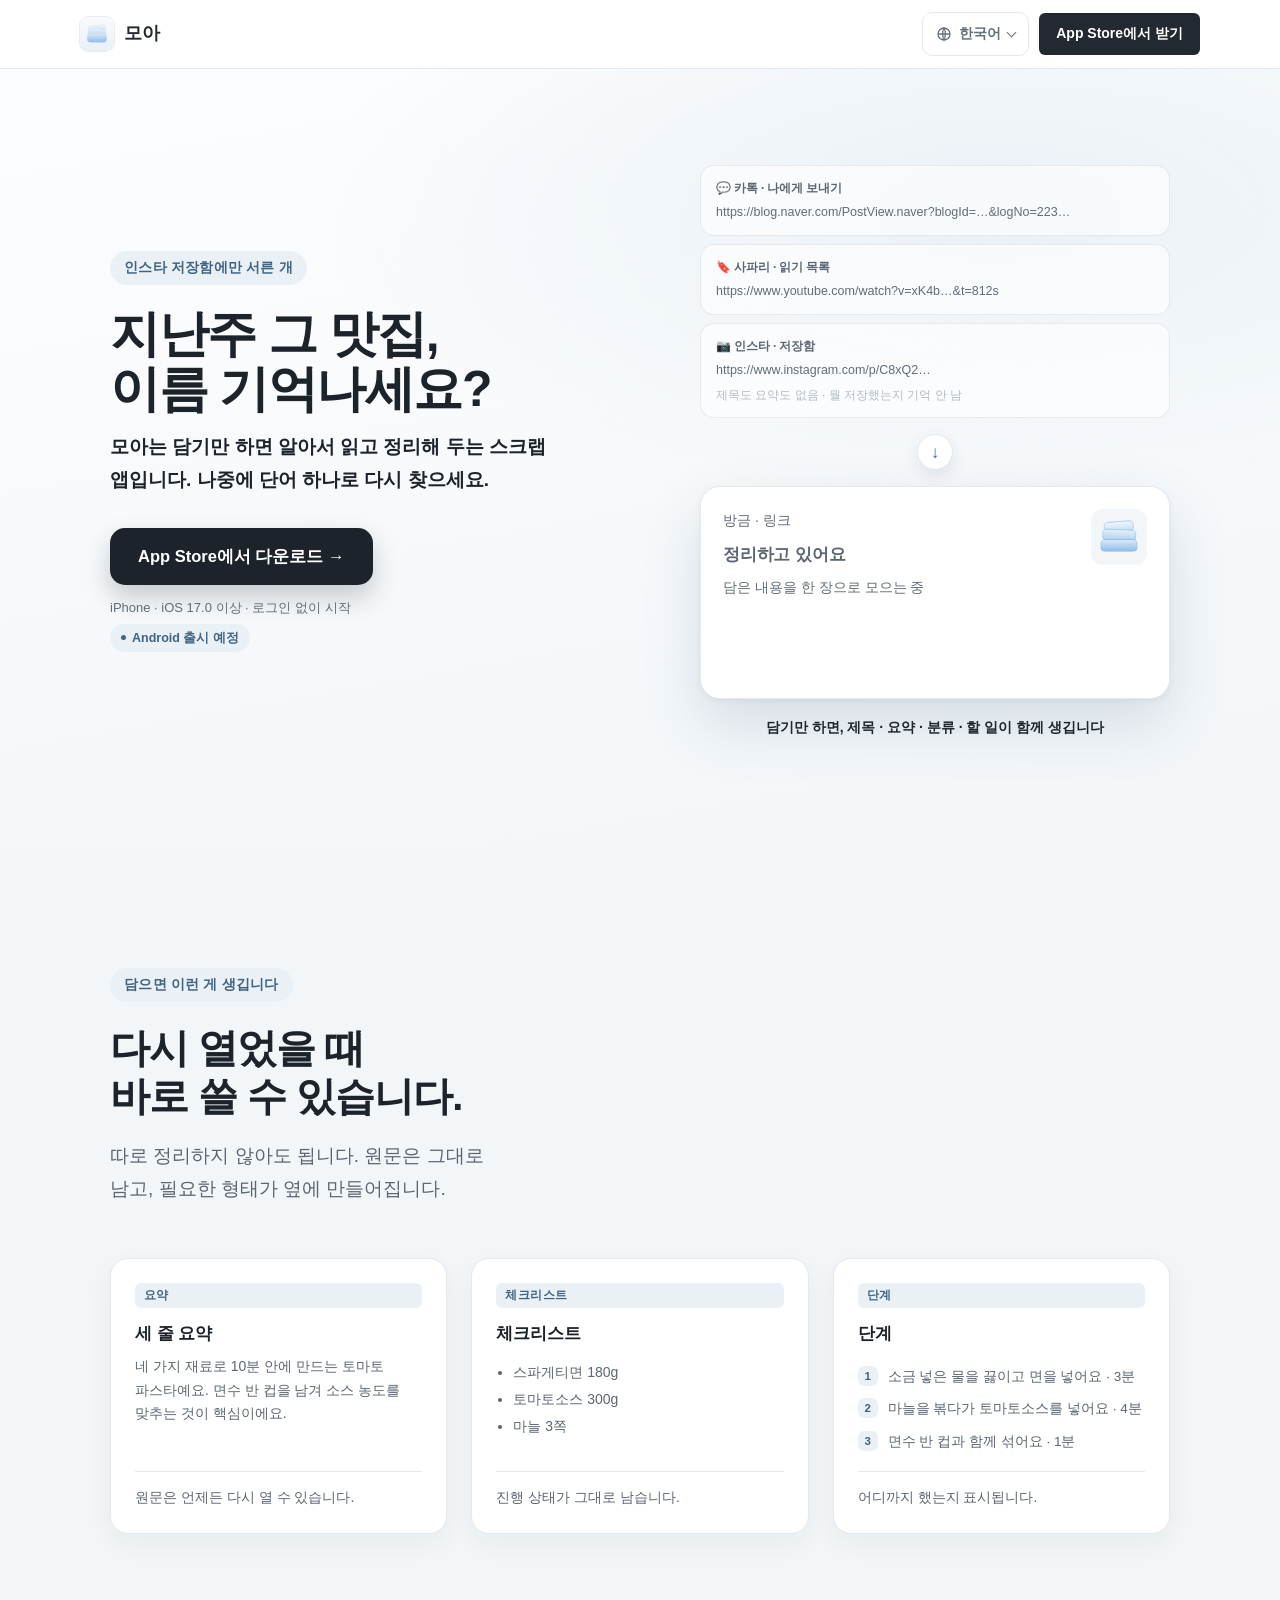
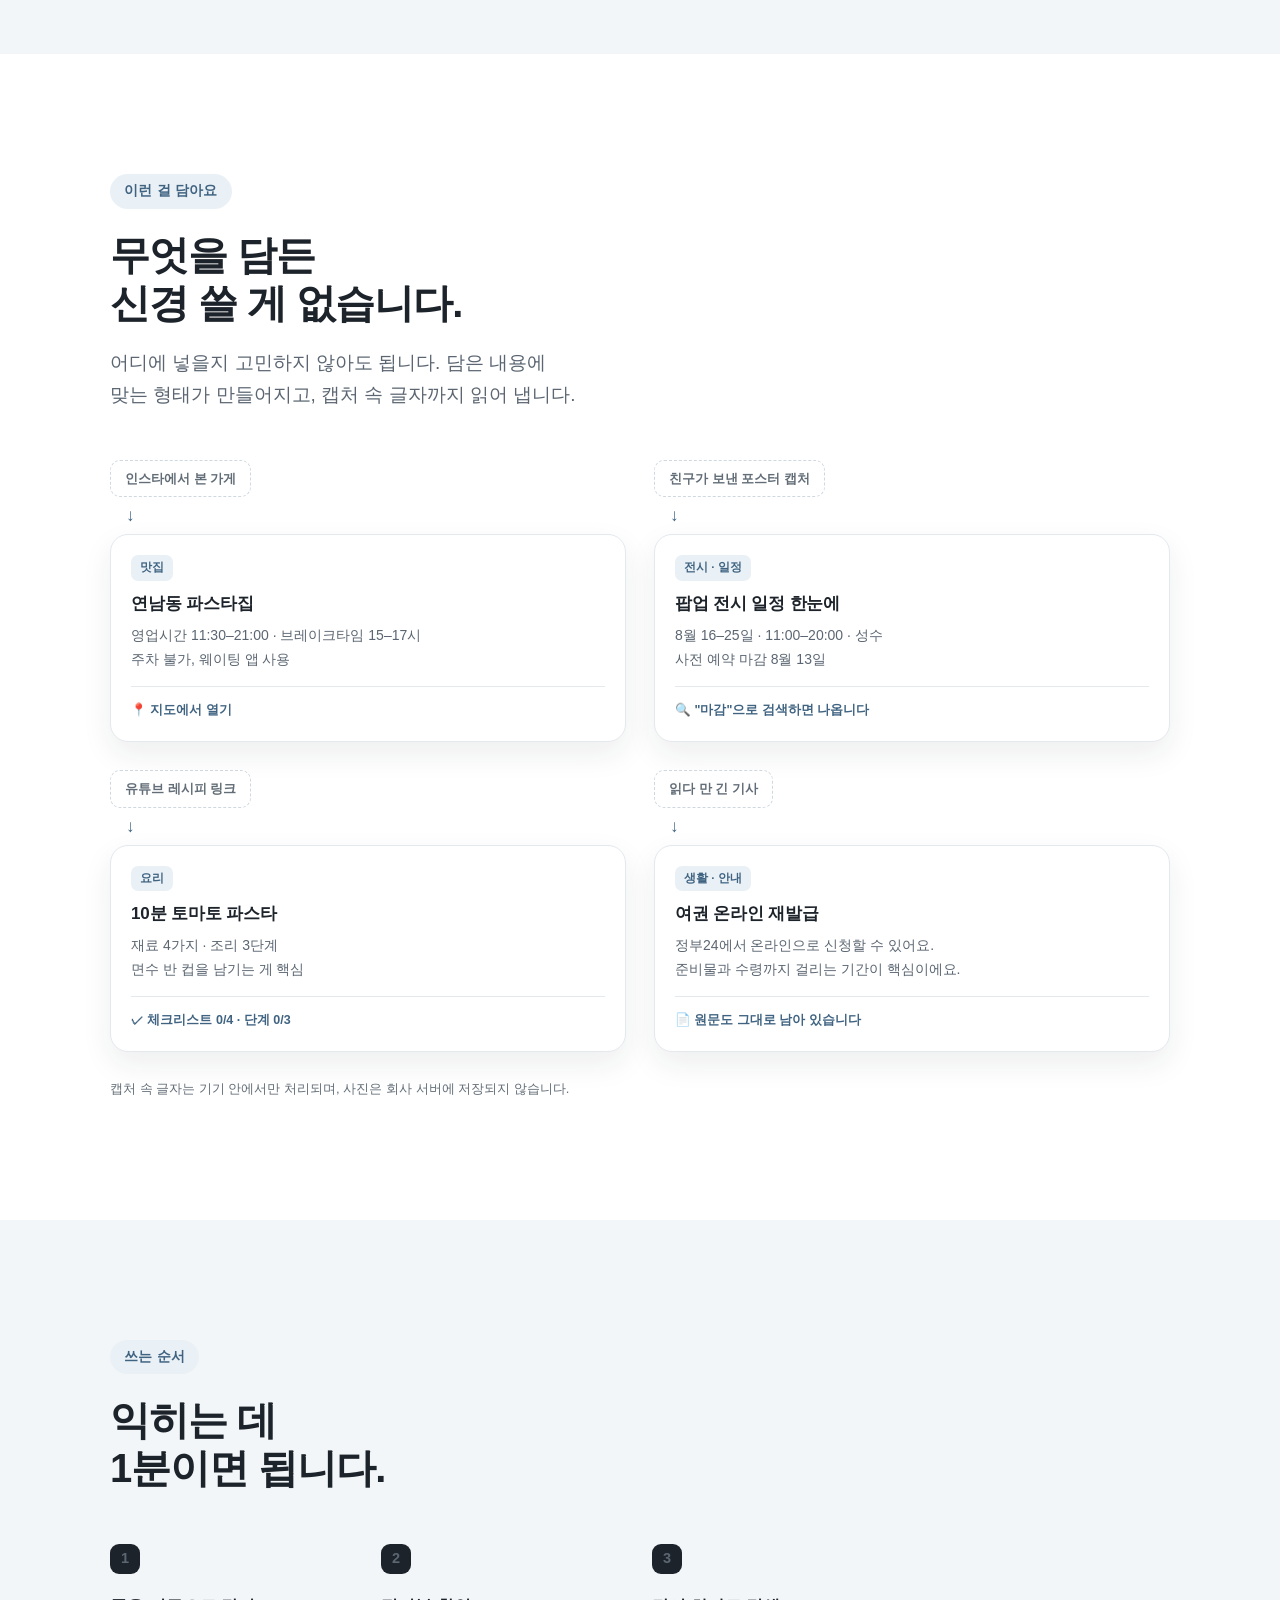
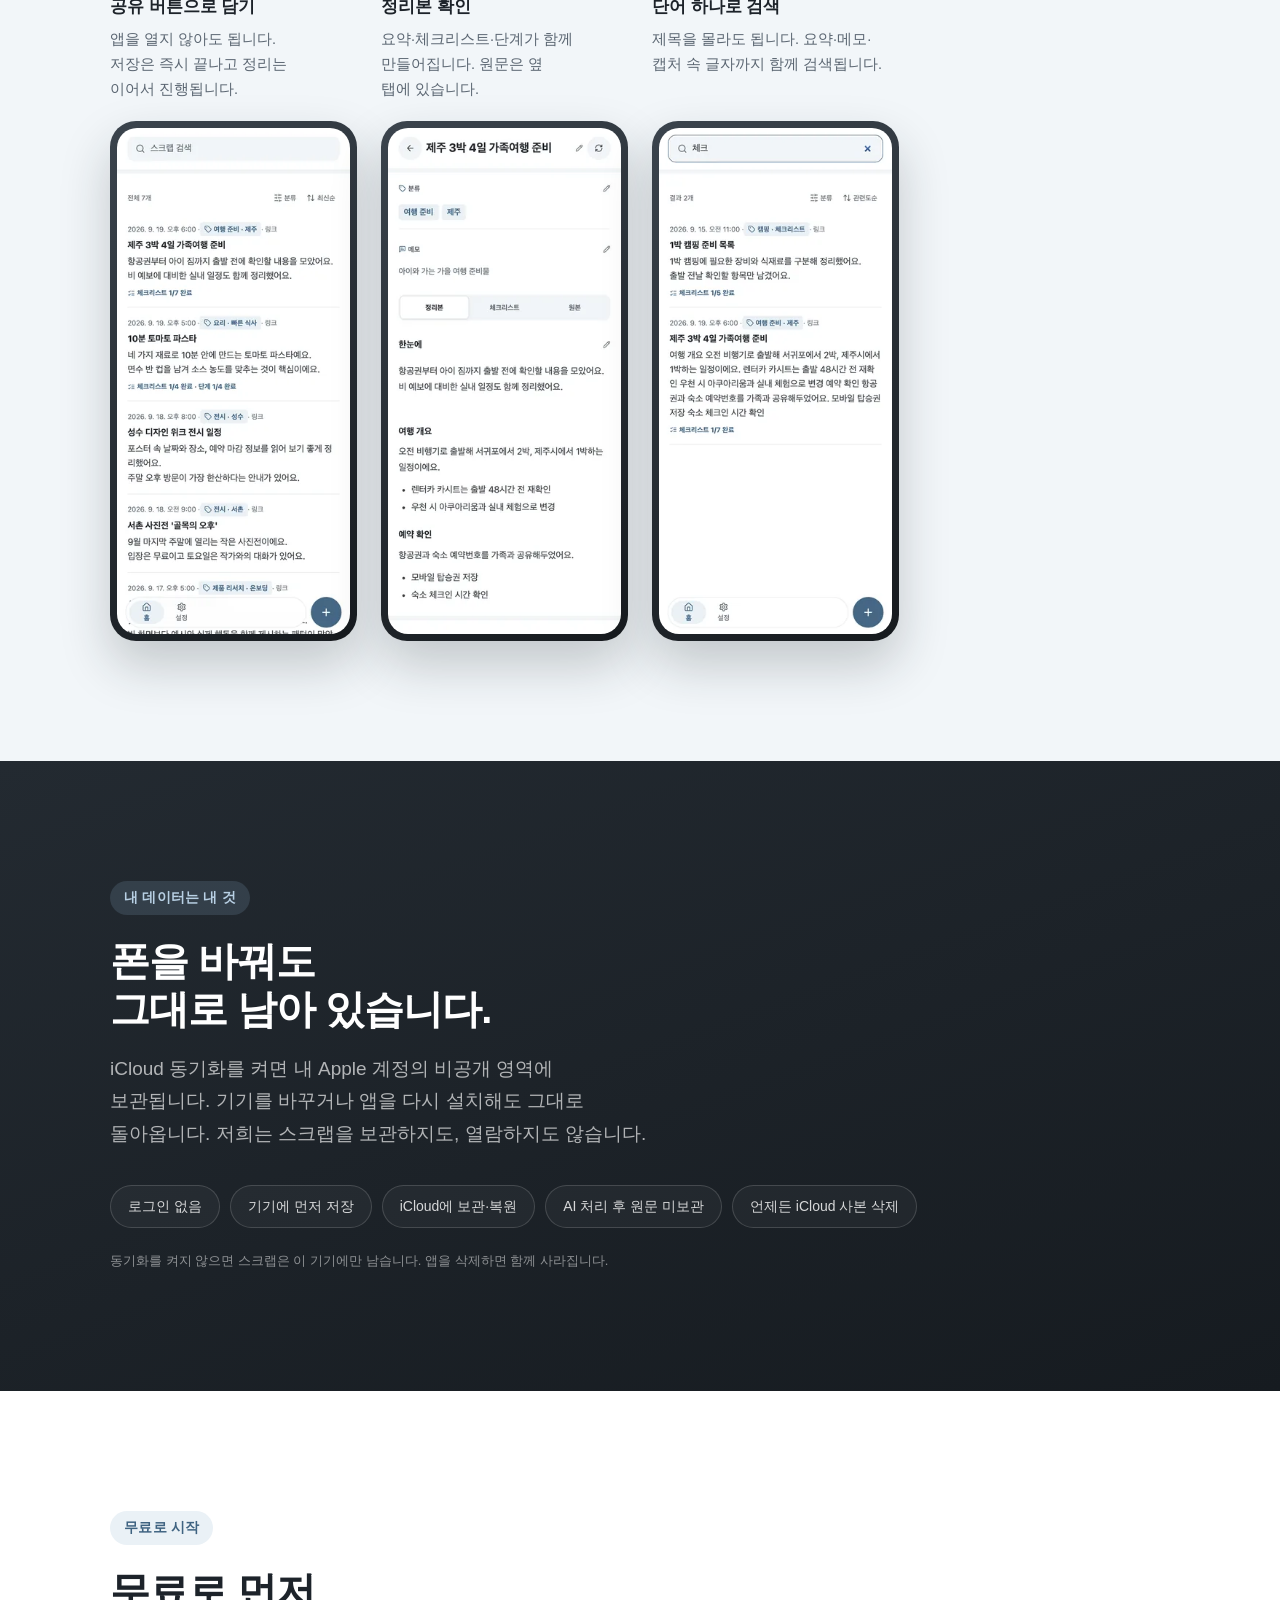
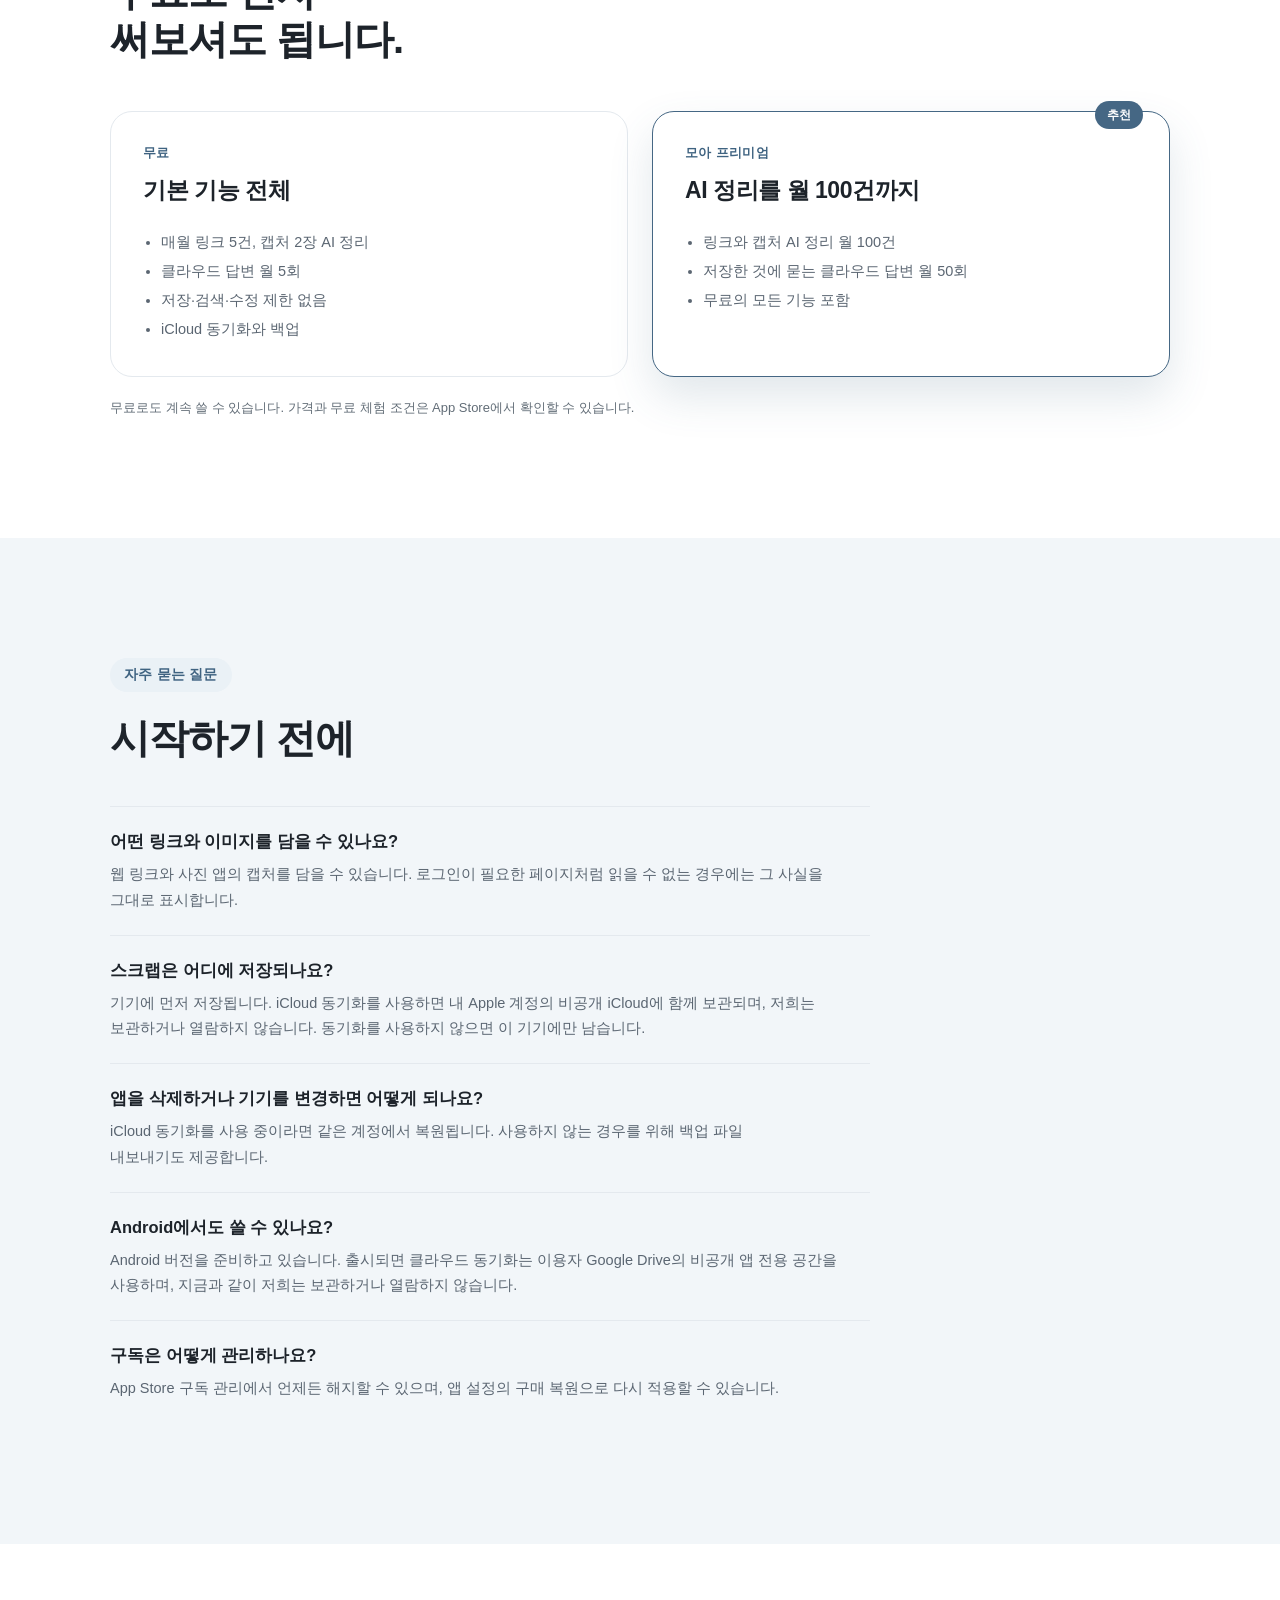
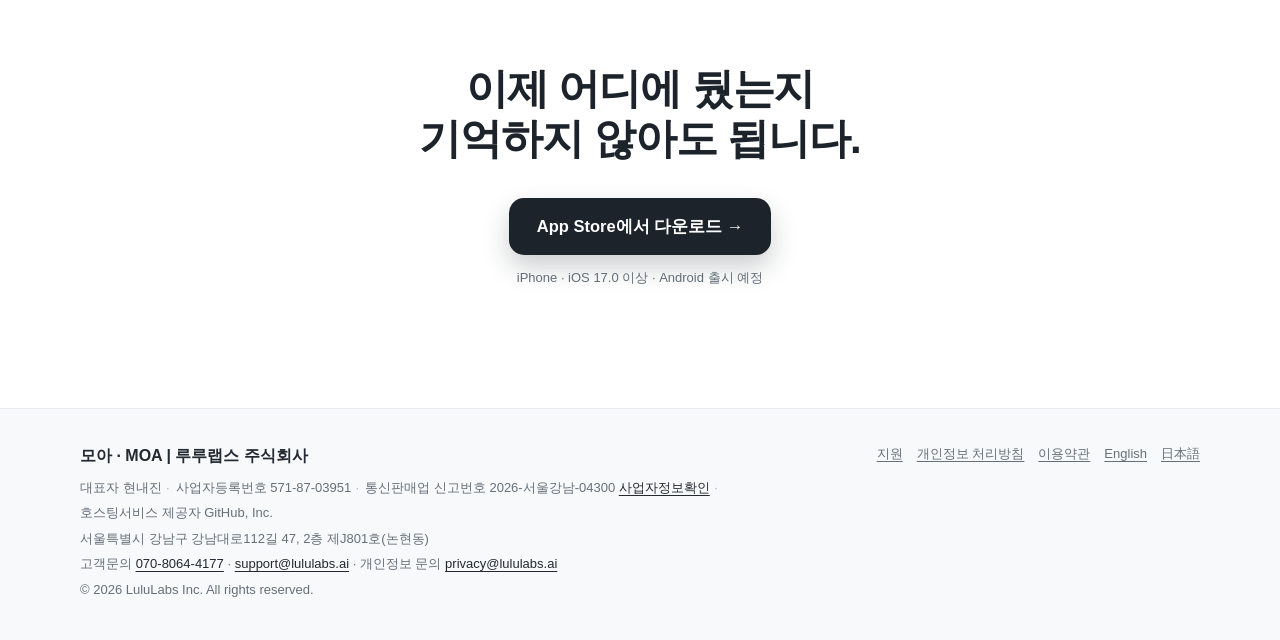
==== commit 4e24dd9a: "홈페이지에서 채팅 기능 제거 (출시판이 채팅 없이 나감) - 기능 소개 4번 '저장한 것에 물어보기' 컷과 채팅 FAQ 삭제 (3개 언어) - 첫 화면 소개문에서 '물어보세요' 제" ====
--- a/index.html
+++ b/index.html
@@ -34,7 +34,7 @@
     />
     <meta name="twitter:image" content="https://lululabs-dev.github.io/moa-app/assets/moa-og-ko.png" />
     <link rel="icon" href="assets/moa-app-icon.png?v=20260928" />
-    <link rel="stylesheet" href="styles.css?v=20260928a" />
+    <link rel="stylesheet" href="styles.css?v=20260929" />
     <script type="application/ld+json">
       {
         "@context": "https://schema.org",
@@ -81,7 +81,7 @@
     <div>
       <span class="eyebrow">인스타 저장함에만 서른 개</span>
       <h1>지난주 그 맛집,<br />이름 기억나세요?</h1>
-      <p class="lede lede--accent">모아는 담기만 하면 알아서 읽고 정리해 두는 스크랩 앱입니다. 단어 하나로 다시 찾거나, 그냥 물어보세요.</p>
+      <p class="lede lede--accent">모아는 담기만 하면 알아서 읽고 정리해 두는 스크랩 앱입니다. 나중에 단어 하나로 다시 찾으세요.</p>
       <a class="cta" href="https://apps.apple.com/app/id6789358514">App Store에서 다운로드 →</a>
       <p class="req">iPhone · iOS 17.0 이상 · 로그인 없이 시작</p>
       <p class="req req--soon">Android 출시 예정</p>
@@ -226,8 +226,8 @@
         <strong>공유 버튼으로 담기</strong>
         <p>앱을 열지 않아도 됩니다. 저장은 즉시 끝나고 정리는 이어서 진행됩니다.</p>
         <div class="frame"><picture>
-              <source type="image/webp" srcset="assets/moa-home-ko@1x.webp?v=20260927 320w, assets/moa-home-ko@2x.webp?v=20260927 640w" sizes="(max-width: 820px) 88vw, 260px" />
-              <img src="assets/moa-home-ko@2x.png?v=20260927" width="640" height="1387" alt="담은 스크랩이 분류와 요약과 함께 목록으로 보이는 모아 화면" decoding="async" fetchpriority="high" />
+              <source type="image/webp" srcset="assets/moa-home-ko@1x.webp?v=20260929 320w, assets/moa-home-ko@2x.webp?v=20260929 640w" sizes="(max-width: 820px) 88vw, 260px" />
+              <img src="assets/moa-home-ko@2x.png?v=20260929" width="640" height="1387" alt="담은 스크랩이 분류와 요약과 함께 목록으로 보이는 모아 화면" decoding="async" fetchpriority="high" />
             </picture></div>
       </div>
       <div class="shot">
@@ -235,8 +235,8 @@
         <strong>정리본 확인</strong>
         <p>요약·체크리스트·단계가 함께 만들어집니다. 원문은 옆 탭에 있습니다.</p>
         <div class="frame"><picture>
-              <source type="image/webp" srcset="assets/moa-detail-ko@1x.webp?v=20260927 320w, assets/moa-detail-ko@2x.webp?v=20260927 640w" sizes="(max-width: 820px) 88vw, 260px" />
-              <img src="assets/moa-detail-ko@2x.png?v=20260927" width="640" height="1387" alt="정리본과 원문을 함께 보는 모아 상세 화면" loading="lazy" decoding="async" />
+              <source type="image/webp" srcset="assets/moa-detail-ko@1x.webp?v=20260929 320w, assets/moa-detail-ko@2x.webp?v=20260929 640w" sizes="(max-width: 820px) 88vw, 260px" />
+              <img src="assets/moa-detail-ko@2x.png?v=20260929" width="640" height="1387" alt="정리본과 원문을 함께 보는 모아 상세 화면" loading="lazy" decoding="async" />
             </picture></div>
       </div>
       <div class="shot">
@@ -244,17 +244,8 @@
         <strong>단어 하나로 검색</strong>
         <p>제목을 몰라도 됩니다. 요약·메모·캡처 속 글자까지 함께 검색됩니다.</p>
         <div class="frame"><picture>
-              <source type="image/webp" srcset="assets/moa-search-ko@1x.webp?v=20260927 320w, assets/moa-search-ko@2x.webp?v=20260927 640w" sizes="(max-width: 820px) 88vw, 260px" />
-              <img src="assets/moa-search-ko@2x.png?v=20260927" width="640" height="1387" alt="단어 하나로 검색한 모아 결과 화면" loading="lazy" decoding="async" />
-            </picture></div>
-      </div>
-      <div class="shot">
-        <p class="shot__n">4</p>
-        <strong>저장한 것에 물어보기</strong>
-        <p>“지난주 그 전시 언제였지?” 채팅(베타)에 물으면 저장한 스크랩만 근거로 답하고, 근거가 된 스크랩을 함께 보여줍니다.</p>
-        <div class="frame"><picture>
-              <source type="image/webp" srcset="assets/moa-chat-ko@1x.webp?v=20260927 320w, assets/moa-chat-ko@2x.webp?v=20260927 640w" sizes="(max-width: 820px) 88vw, 260px" />
-              <img src="assets/moa-chat-ko@2x.png?v=20260927" width="640" height="1387" alt="저장한 스크랩을 근거로 답하는 모아 채팅 화면" loading="lazy" decoding="async" />
+              <source type="image/webp" srcset="assets/moa-search-ko@1x.webp?v=20260929 320w, assets/moa-search-ko@2x.webp?v=20260929 640w" sizes="(max-width: 820px) 88vw, 260px" />
+              <img src="assets/moa-search-ko@2x.png?v=20260929" width="640" height="1387" alt="단어 하나로 검색한 모아 결과 화면" loading="lazy" decoding="async" />
             </picture></div>
       </div>
     </div>
@@ -323,8 +314,6 @@
         <p>기기에 먼저 저장됩니다. iCloud 동기화를 사용하면 내 Apple 계정의 비공개 iCloud에 함께 보관되며, 저희는 보관하거나 열람하지 않습니다. 동기화를 사용하지 않으면 이 기기에만 남습니다.</p></div>
       <div class="qa"><h3>앱을 삭제하거나 기기를 변경하면 어떻게 되나요?</h3>
         <p>iCloud 동기화를 사용 중이라면 같은 계정에서 복원됩니다. 사용하지 않는 경우를 위해 백업 파일 내보내기도 제공합니다.</p></div>
-      <div class="qa"><h3>채팅은 무엇을 근거로 답하나요?</h3>
-        <p>이 기기에 저장된 스크랩만 근거로 답하고, 답변에는 근거가 된 스크랩이 함께 표시됩니다. 채팅은 베타이며, 질문과 원문은 모아 서버에 보관하지 않습니다.</p></div>
       <div class="qa"><h3>Android에서도 쓸 수 있나요?</h3>
         <p>Android 버전을 준비하고 있습니다. 출시되면 클라우드 동기화는 이용자 Google Drive의 비공개 앱 전용 공간을 사용하며, 지금과 같이 저희는 보관하거나 열람하지 않습니다.</p></div>
       <div class="qa"><h3>구독은 어떻게 관리하나요?</h3>
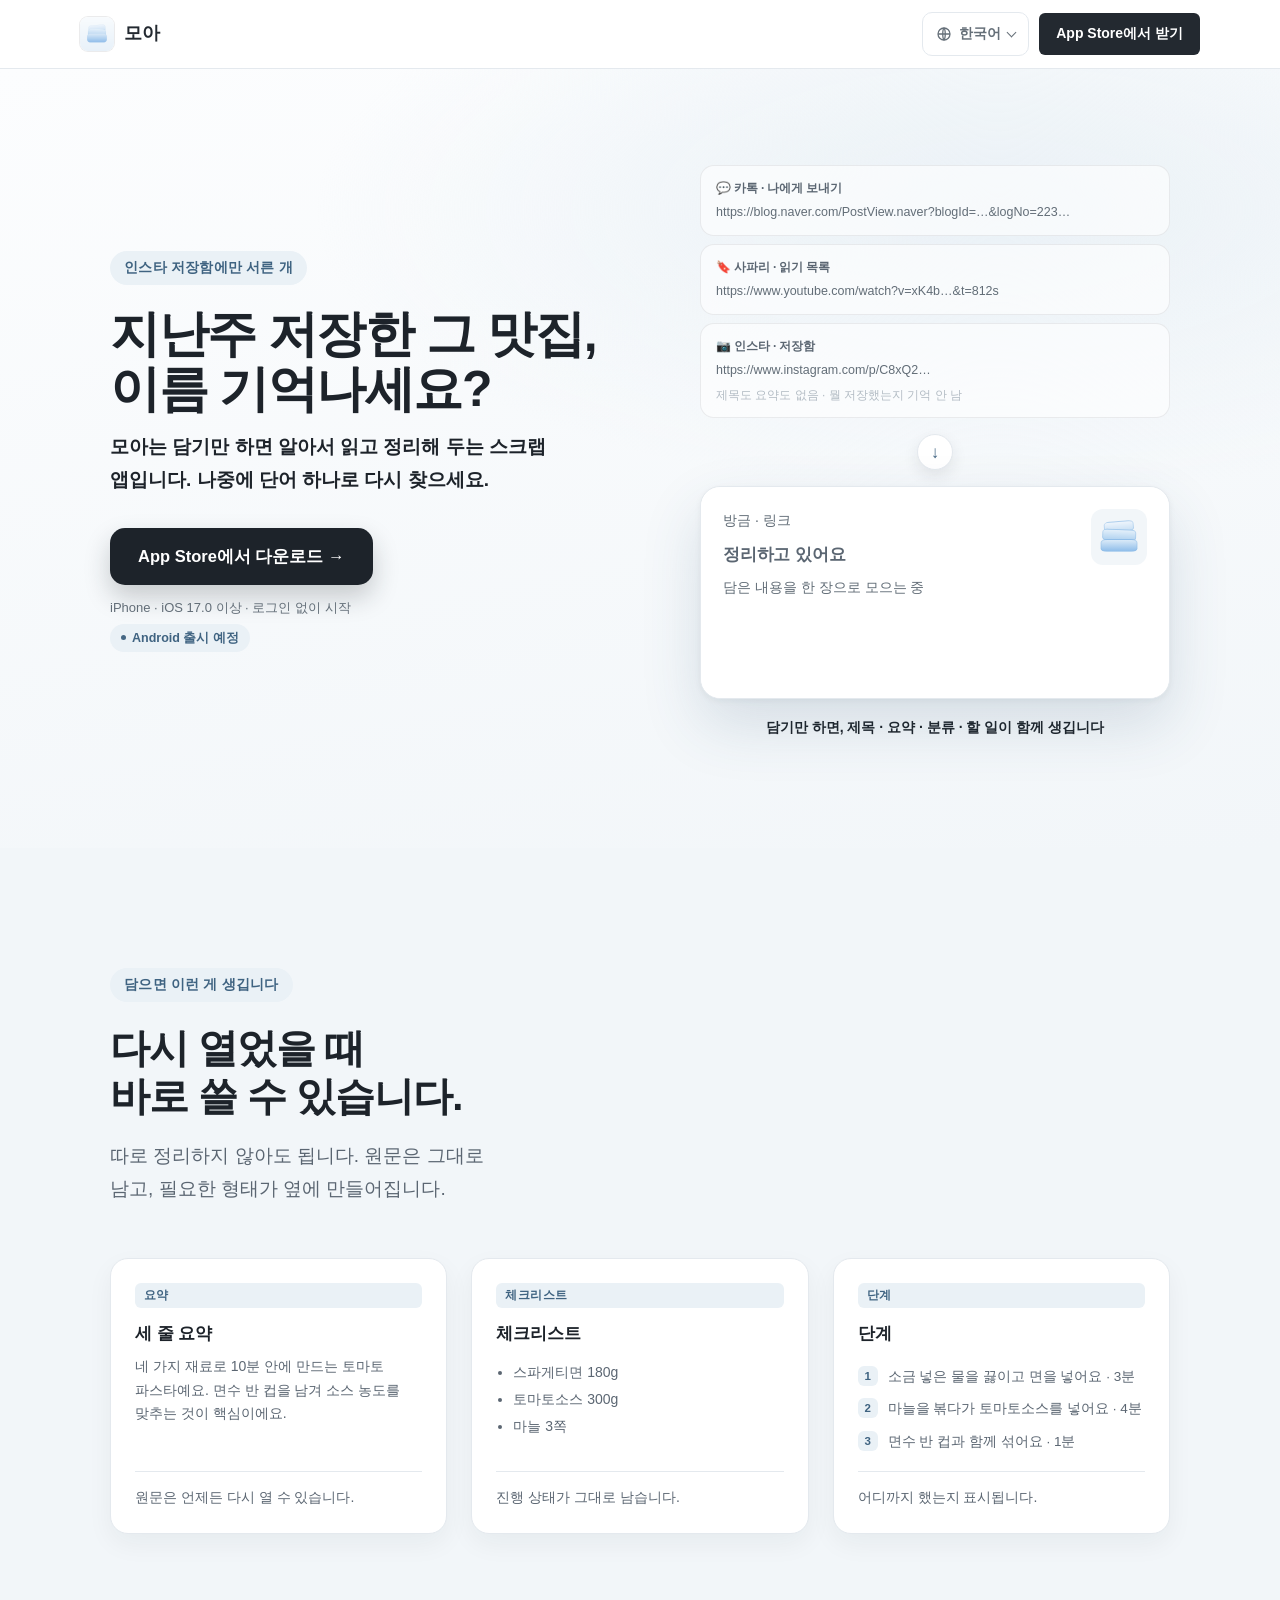
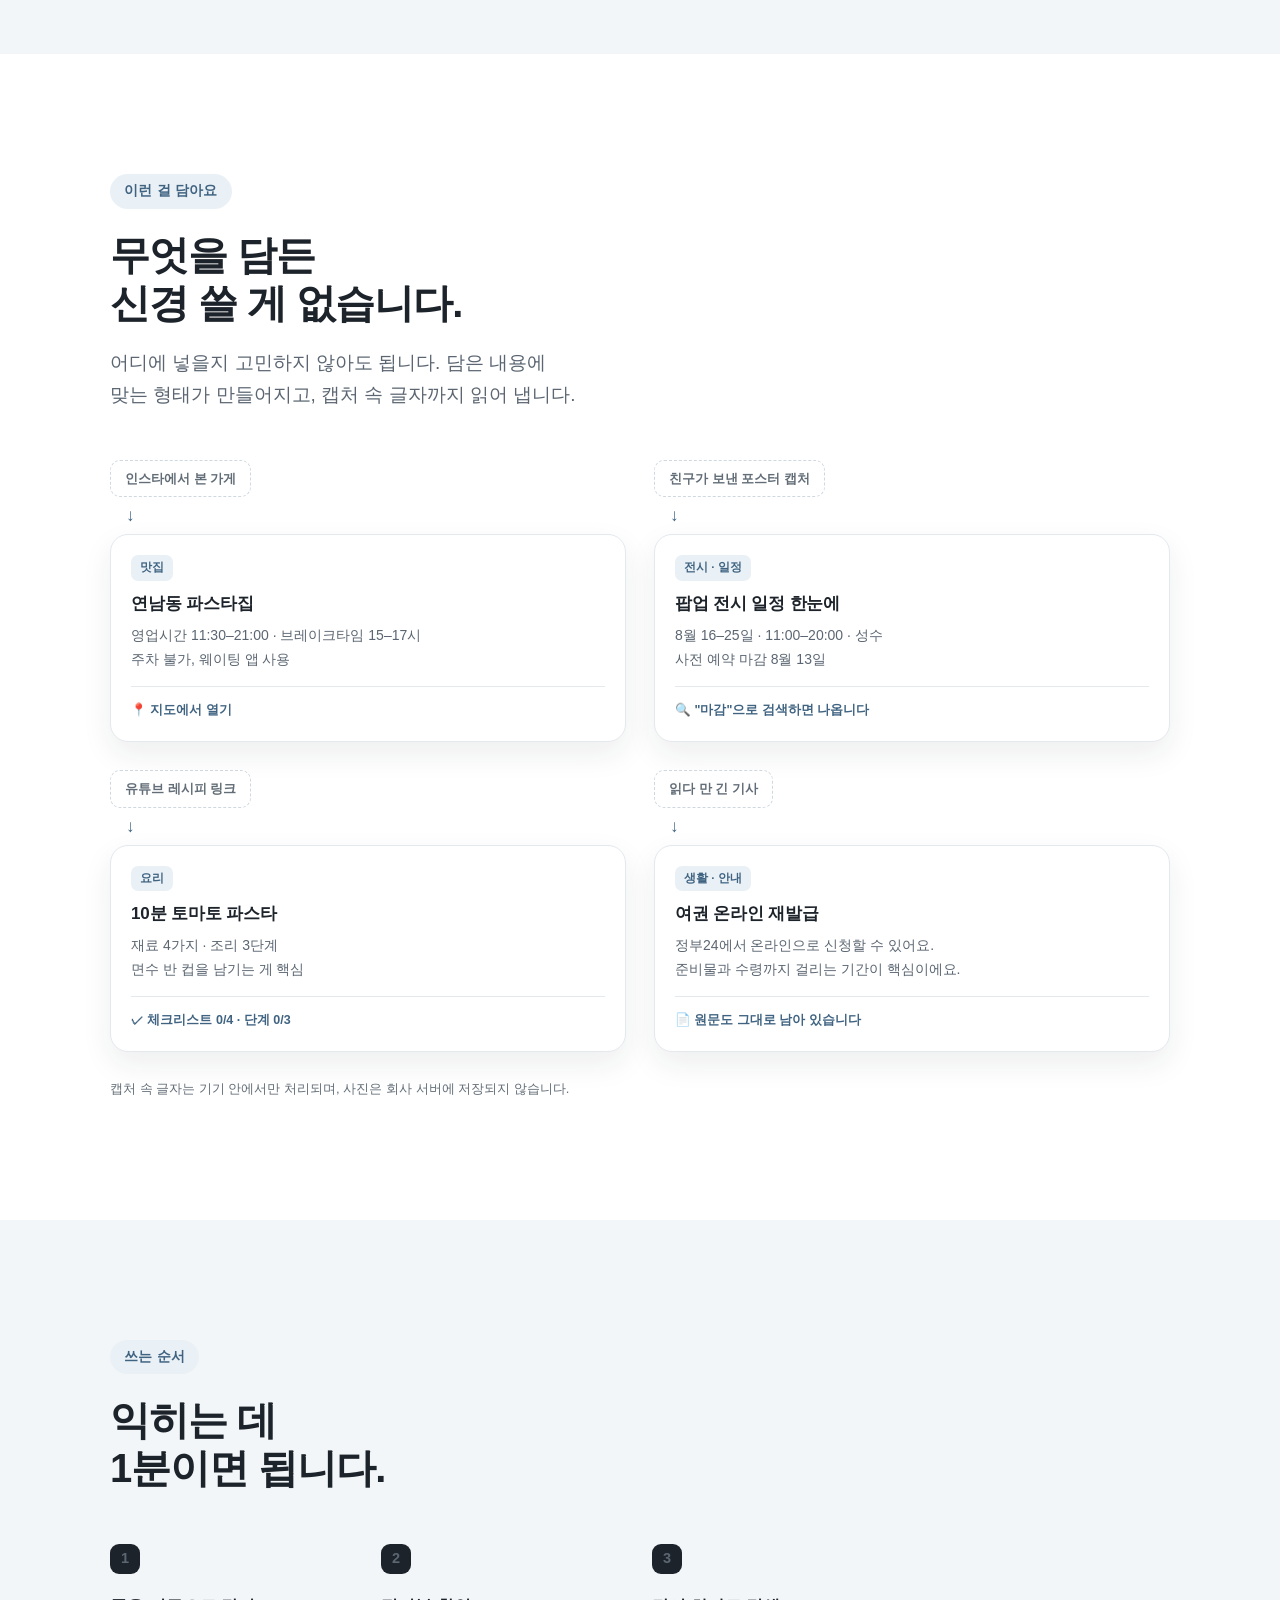
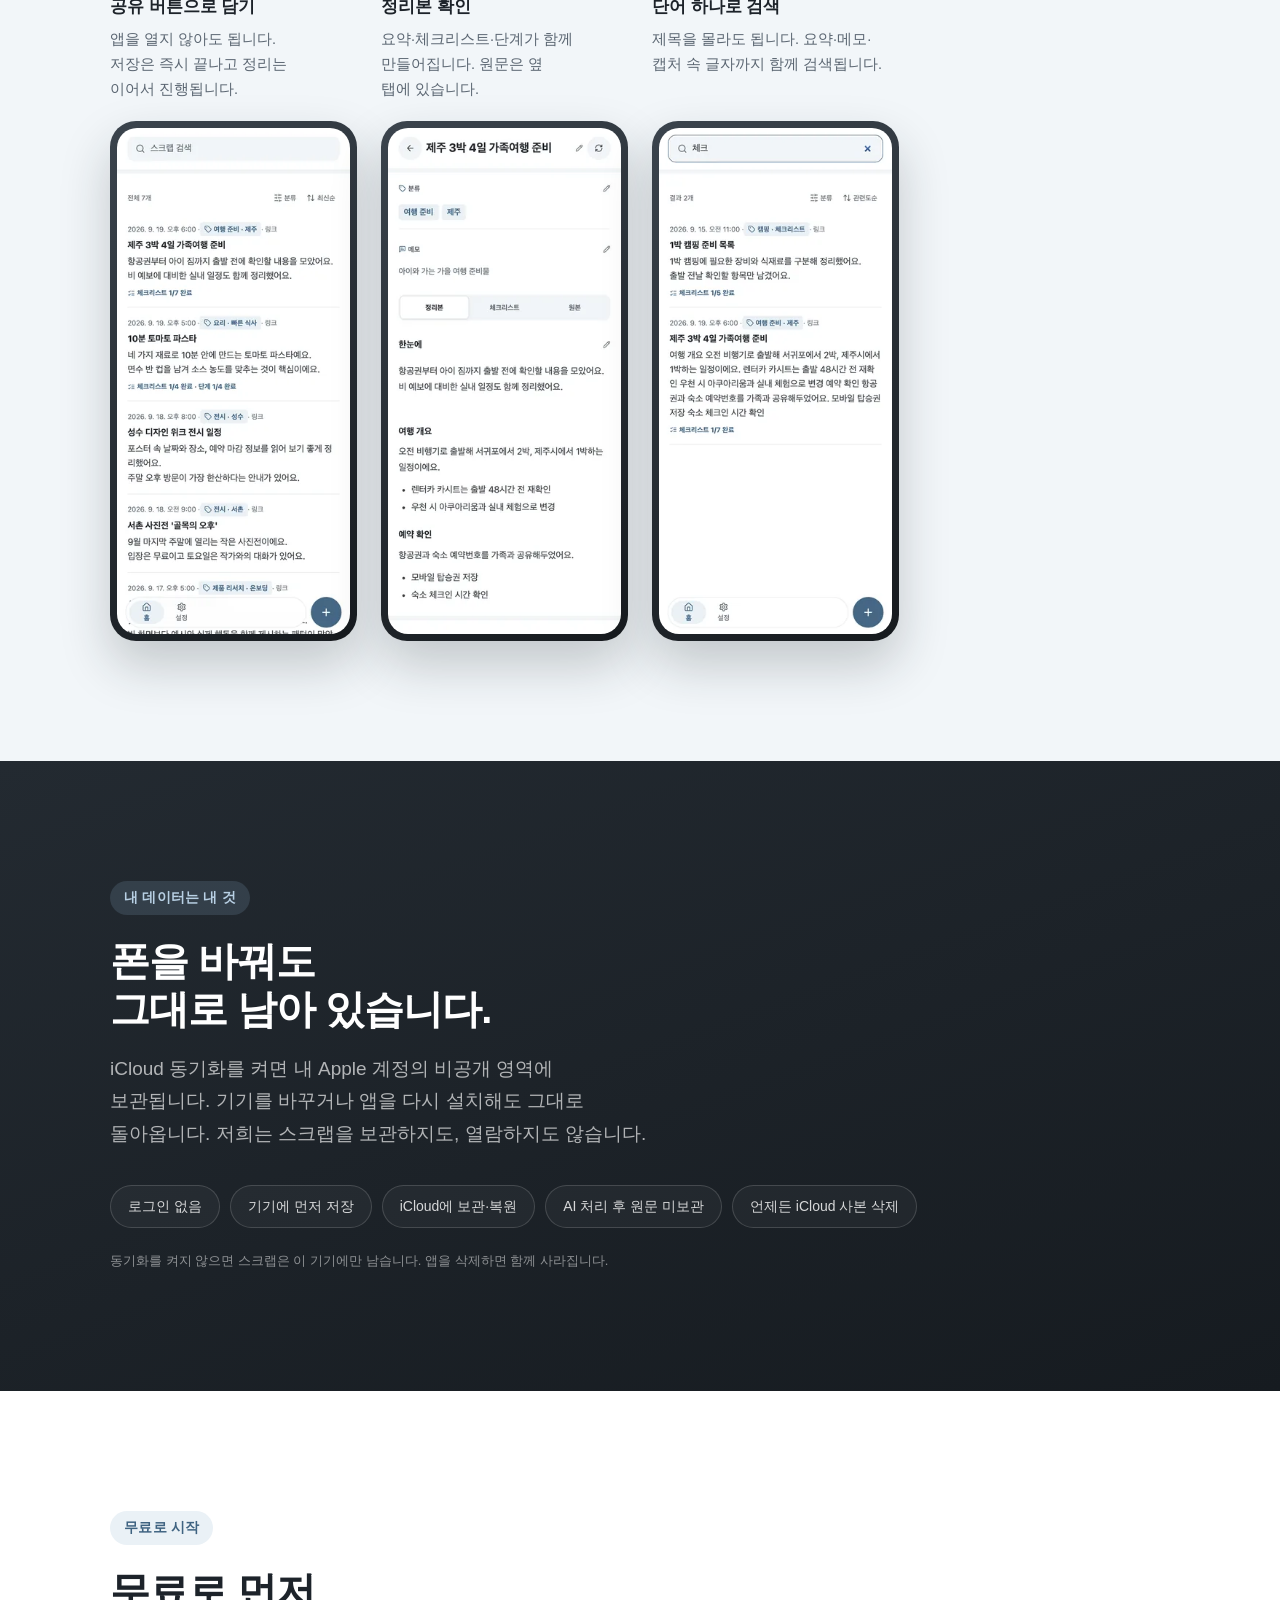
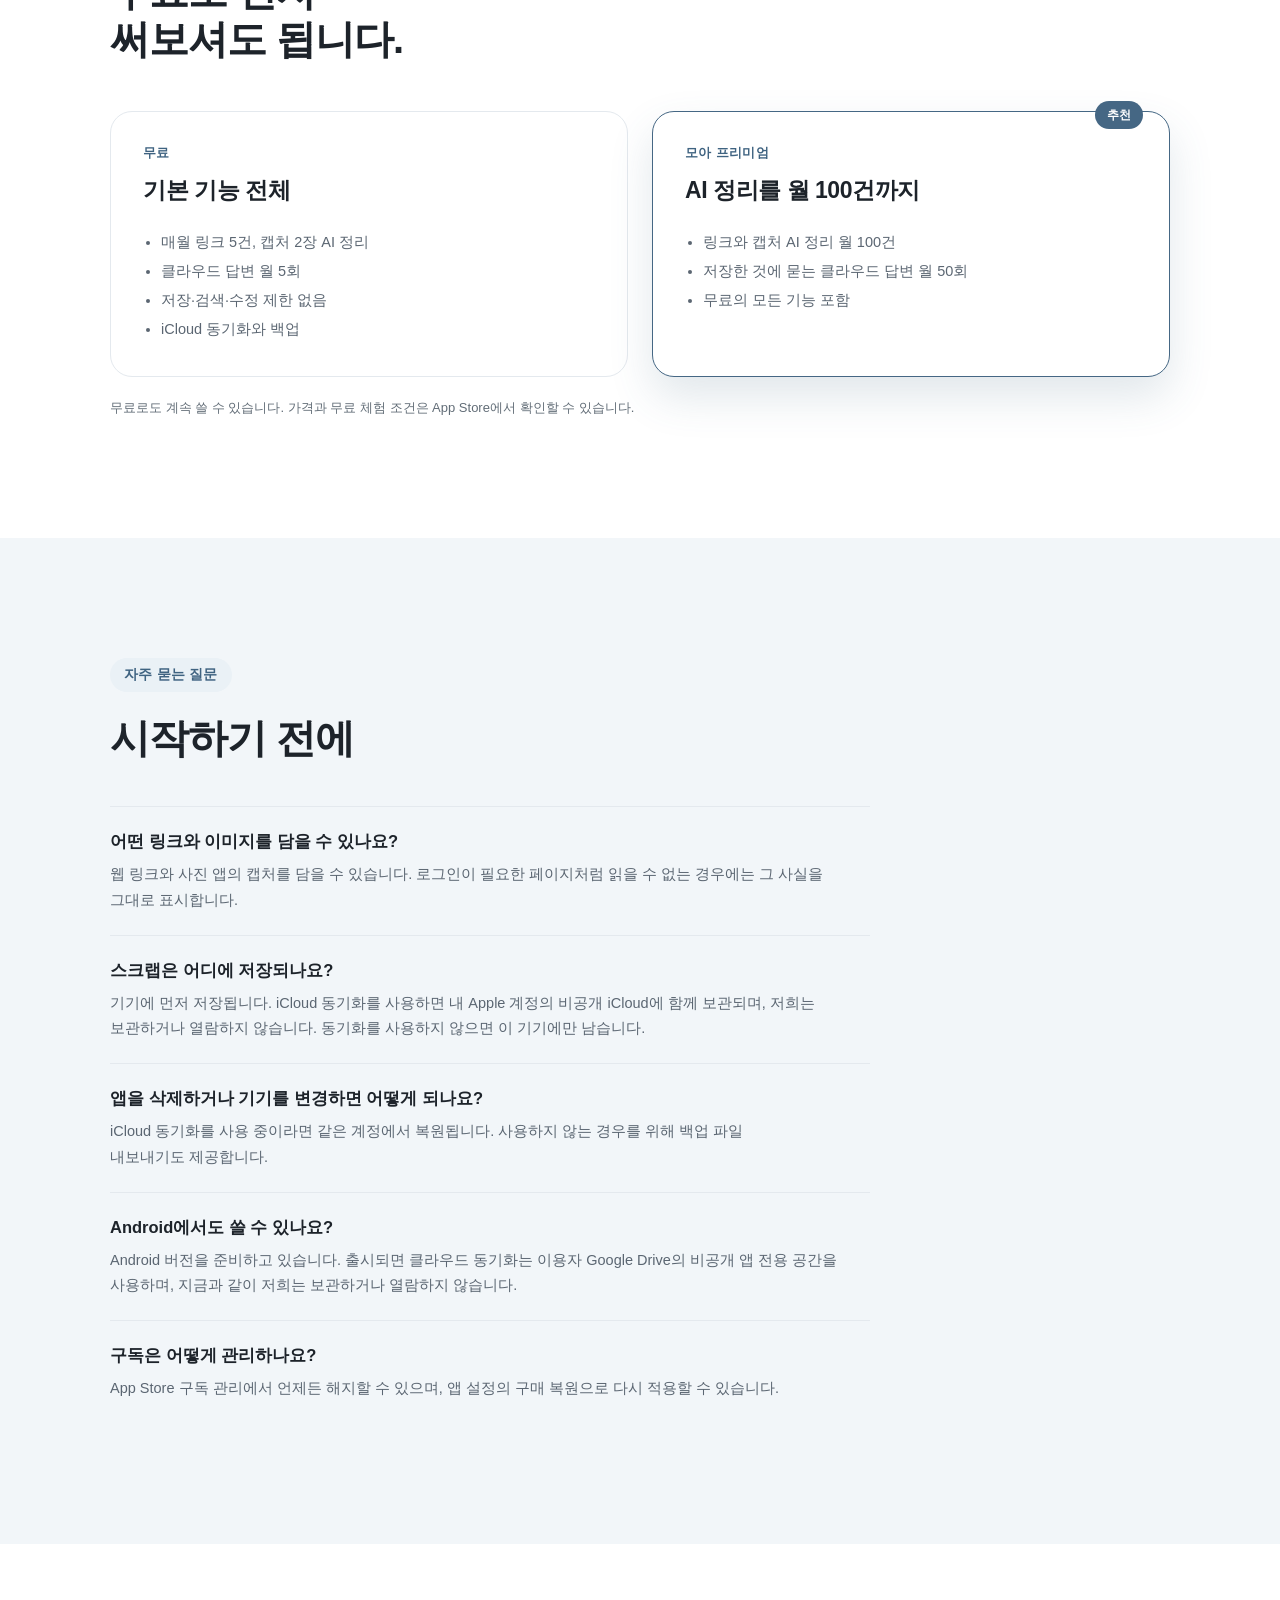
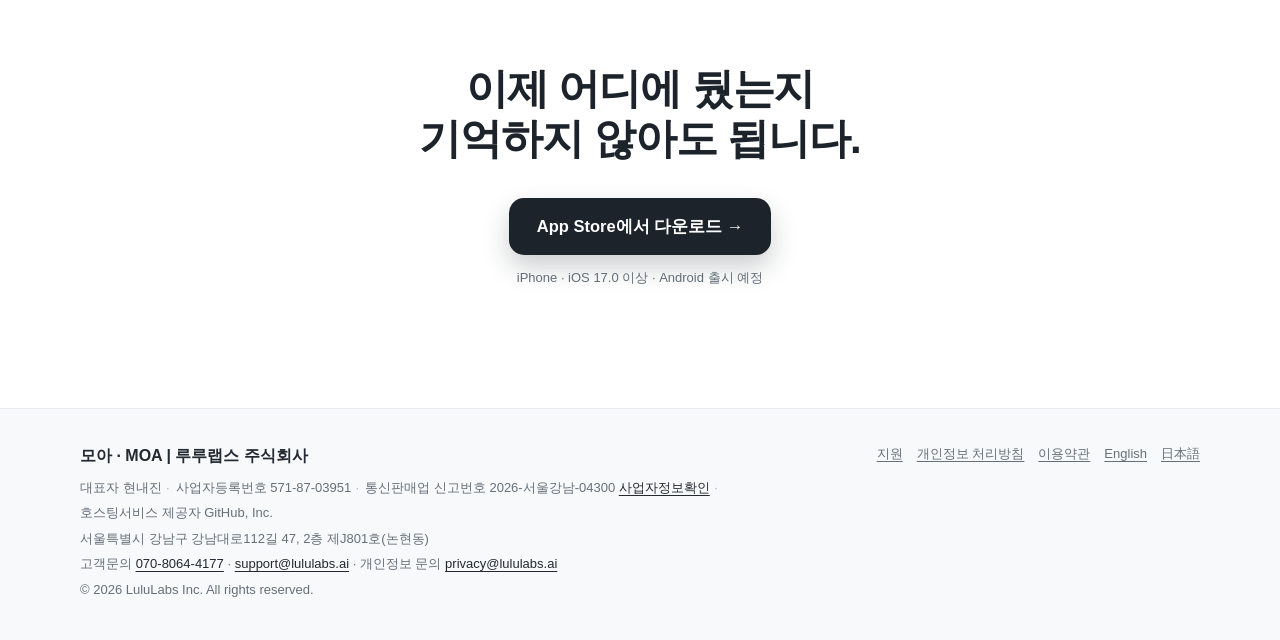
==== commit 79016093: "content: restore "saved" in the ko/ja hero headline CEO 2026-10-14: the hook is about something you " ====
--- a/index.html
+++ b/index.html
@@ -80,7 +80,7 @@
   <div class="wrap hero__grid">
     <div>
       <span class="eyebrow">인스타 저장함에만 서른 개</span>
-      <h1>지난주 그 맛집,<br />이름 기억나세요?</h1>
+      <h1>지난주 저장한 그 맛집,<br />이름 기억나세요?</h1>
       <p class="lede lede--accent">모아는 담기만 하면 알아서 읽고 정리해 두는 스크랩 앱입니다. 나중에 단어 하나로 다시 찾으세요.</p>
       <a class="cta" href="https://apps.apple.com/app/id6789358514">App Store에서 다운로드 →</a>
       <p class="req">iPhone · iOS 17.0 이상 · 로그인 없이 시작</p>
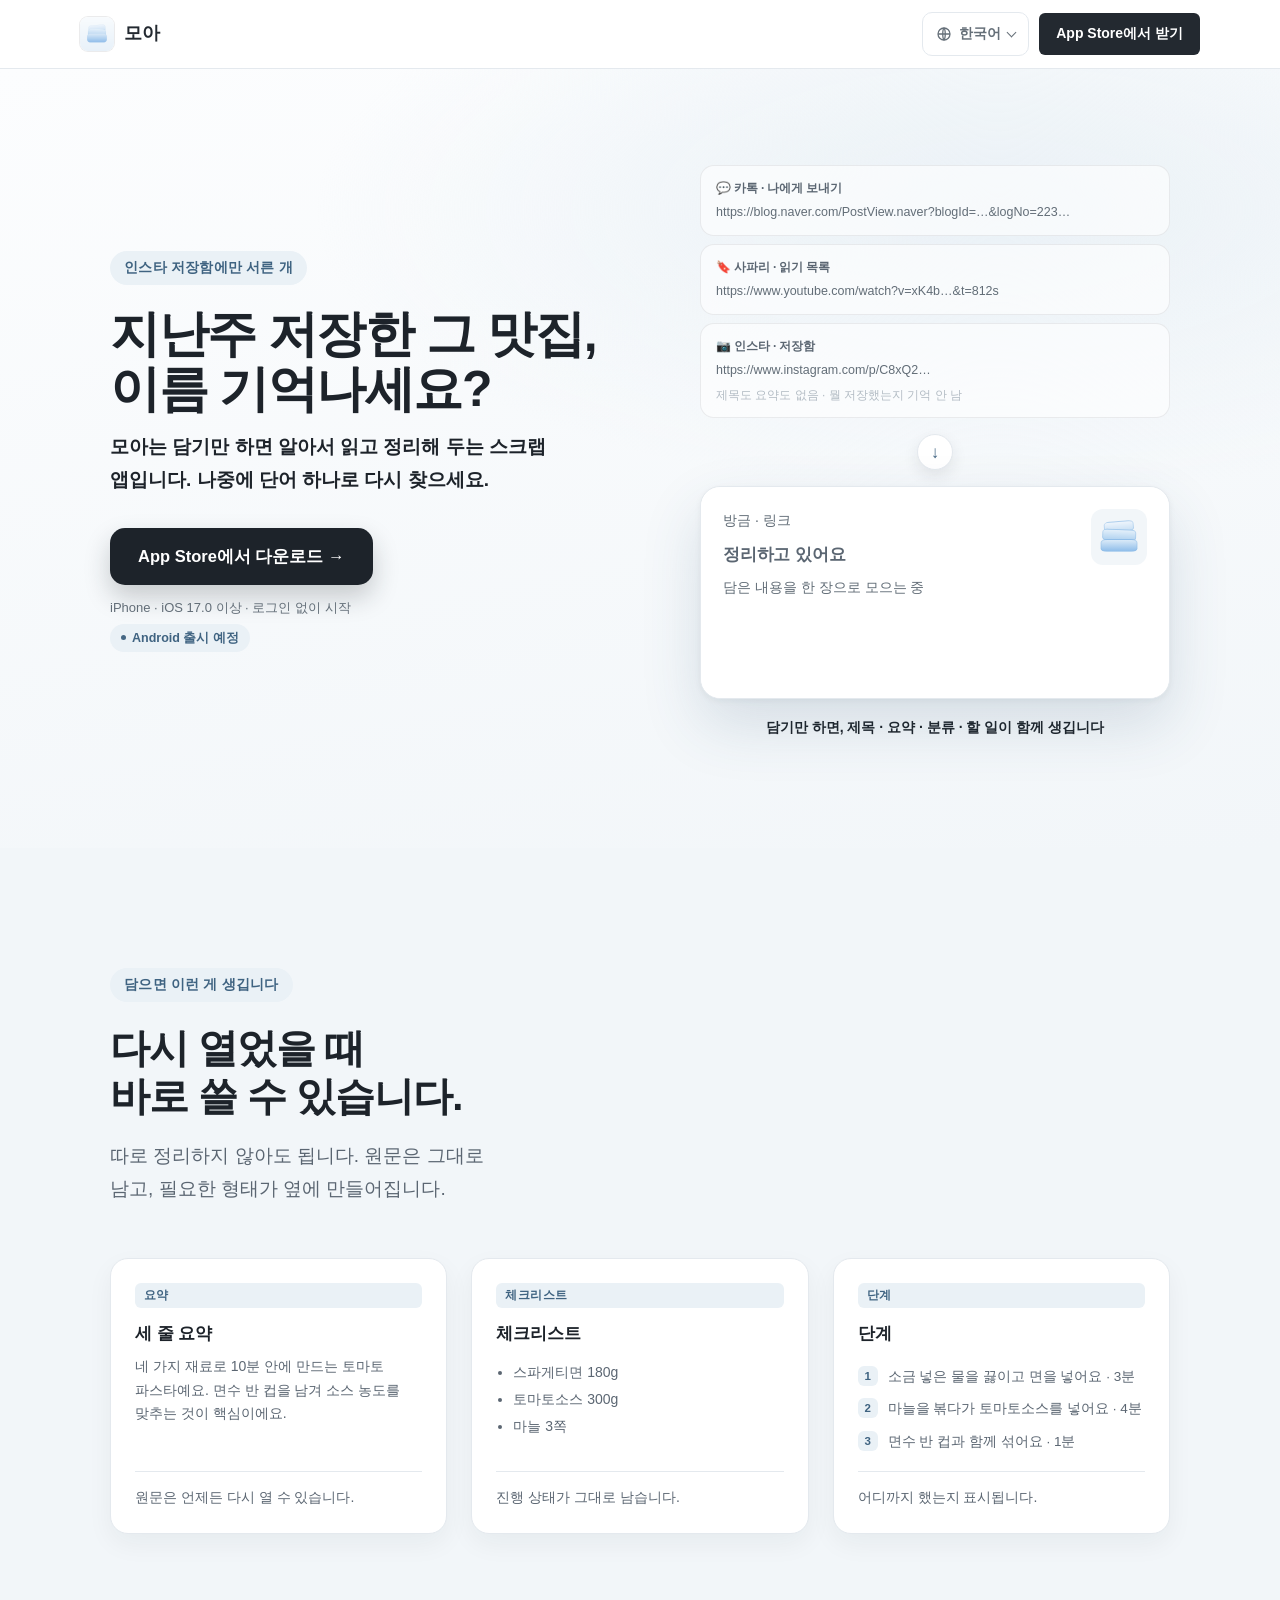
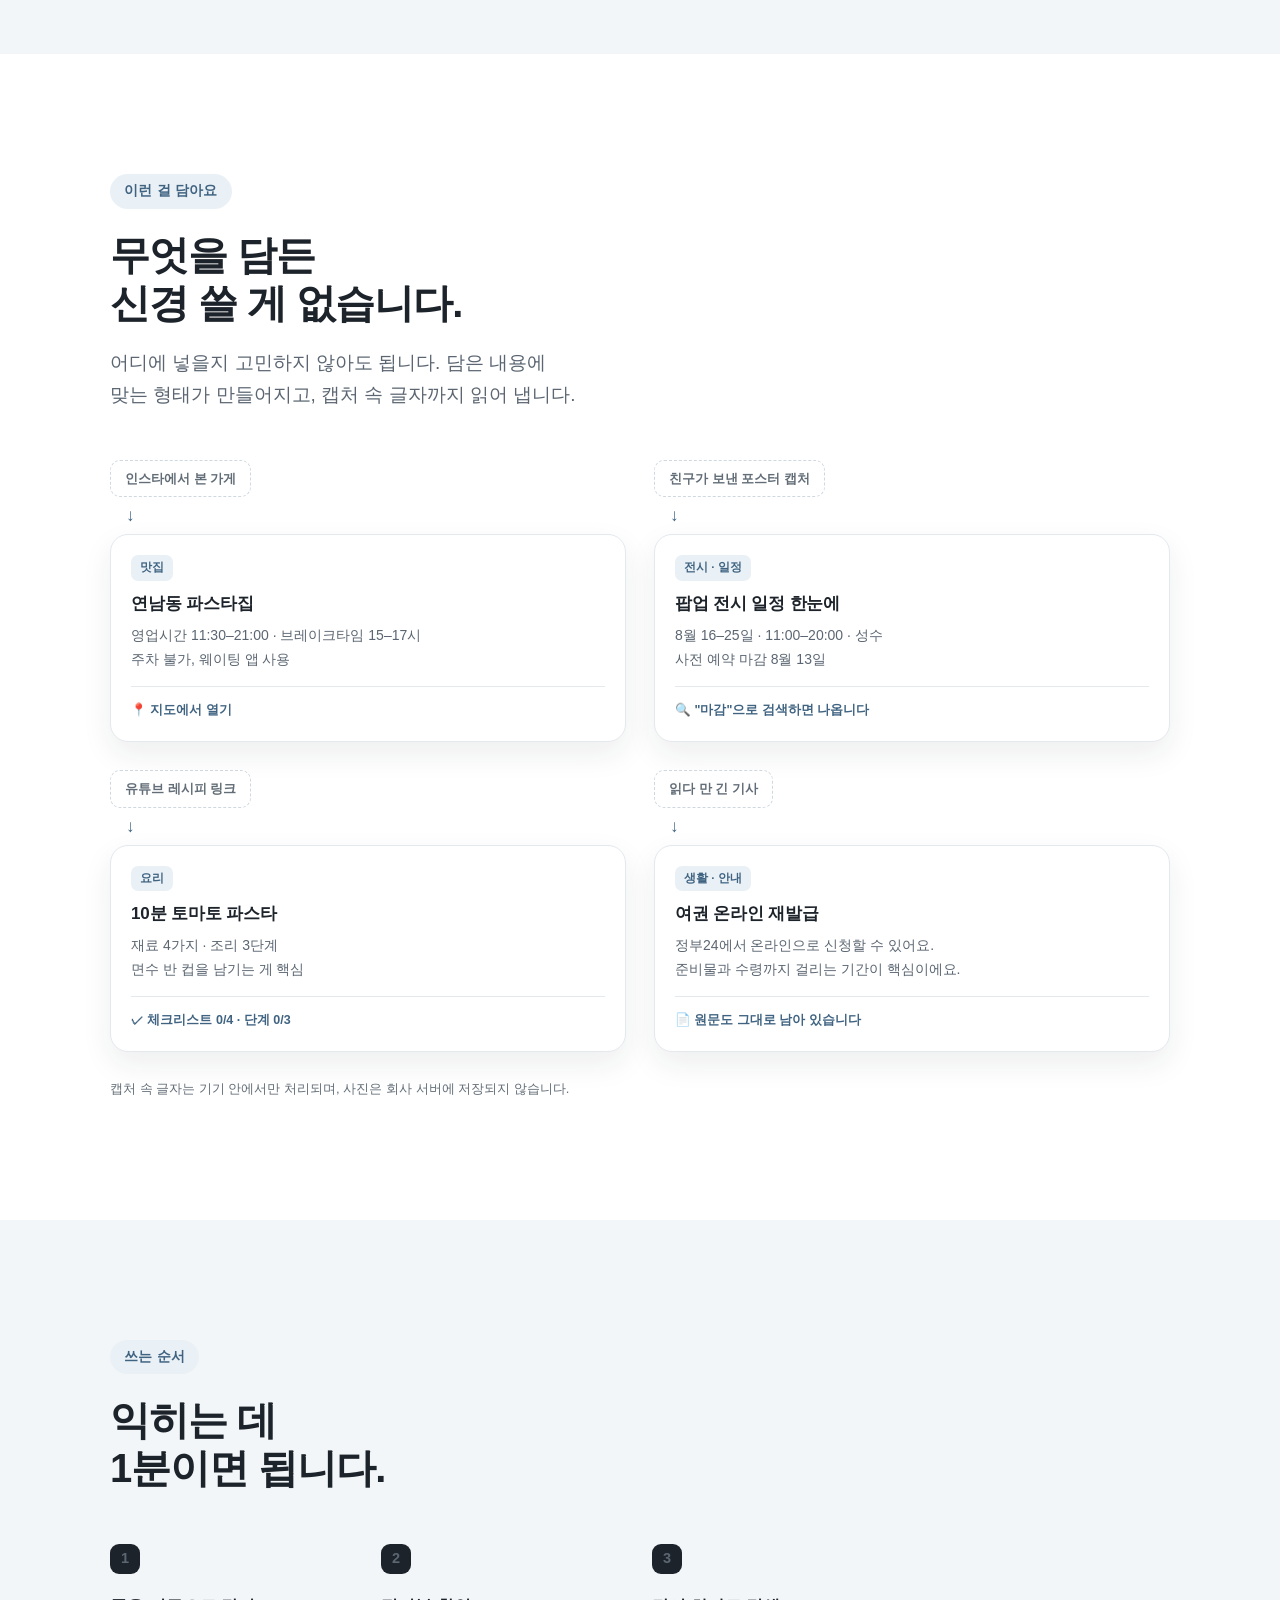
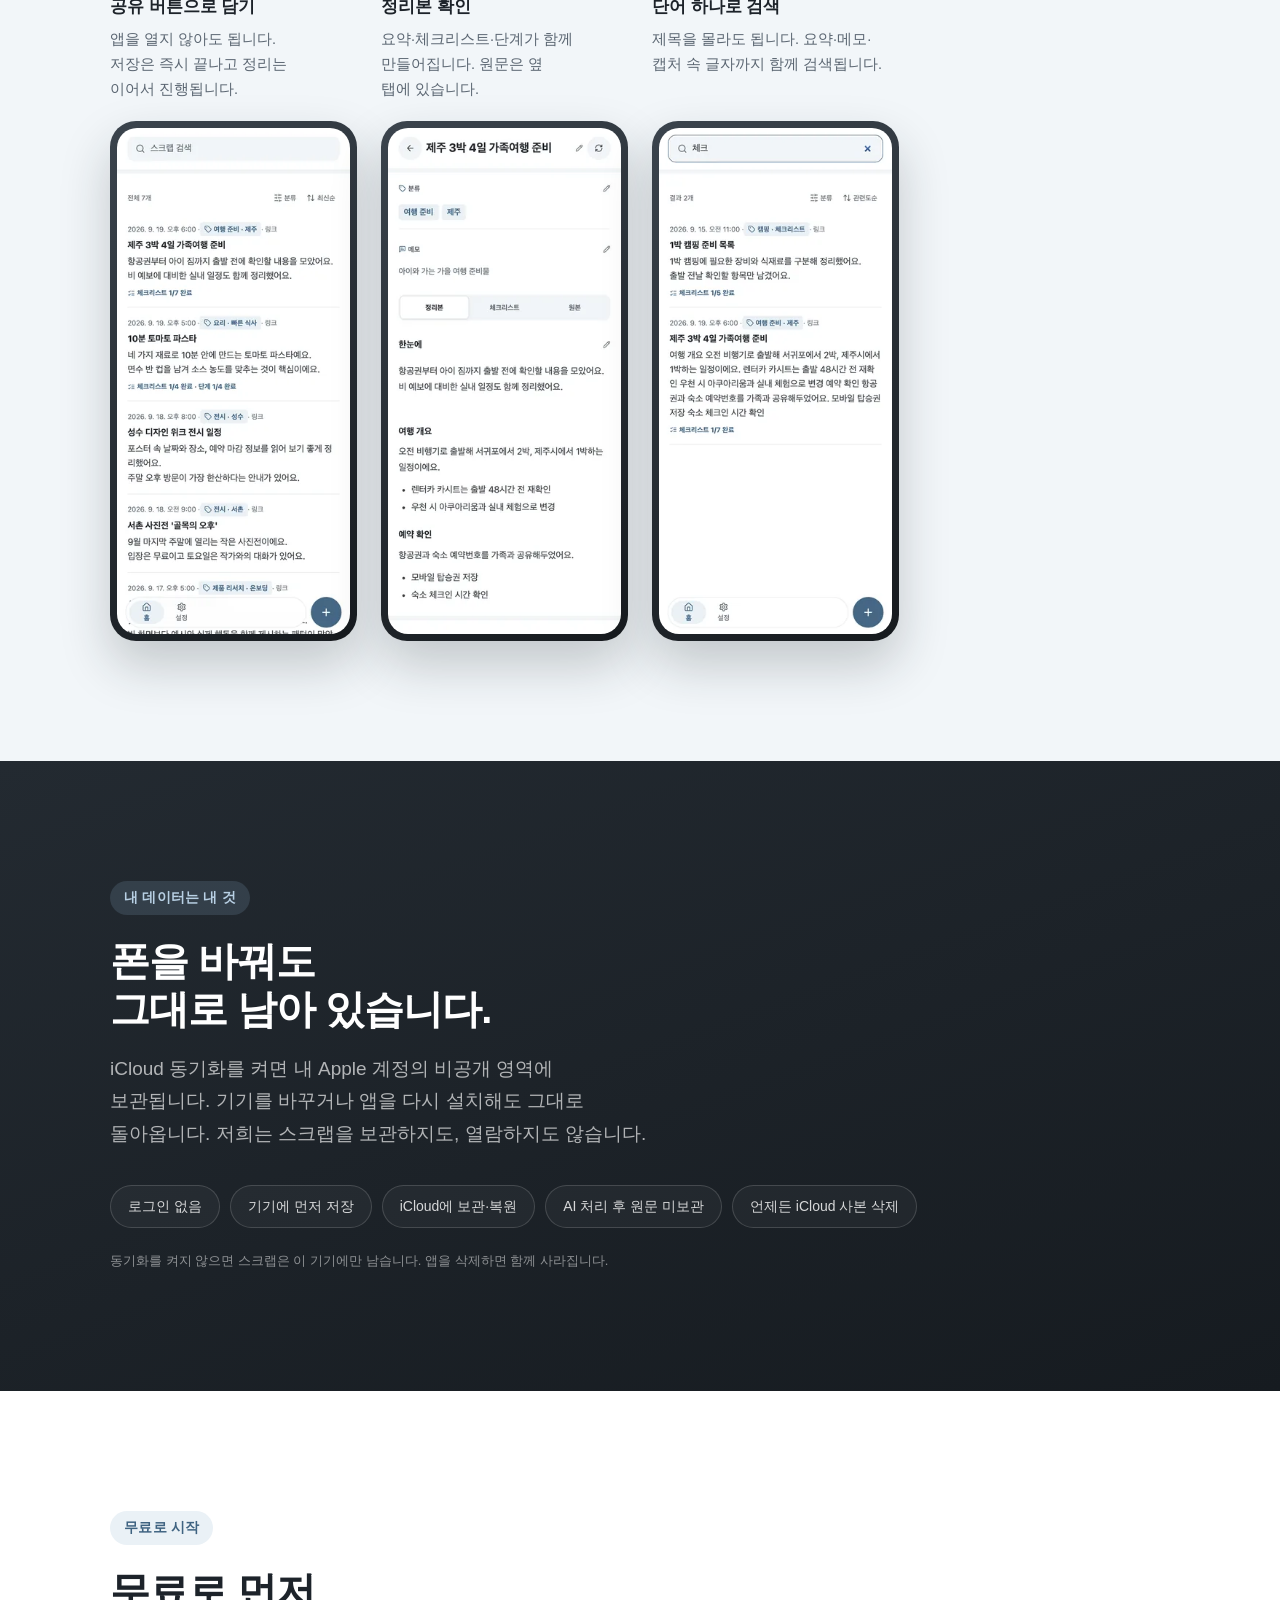
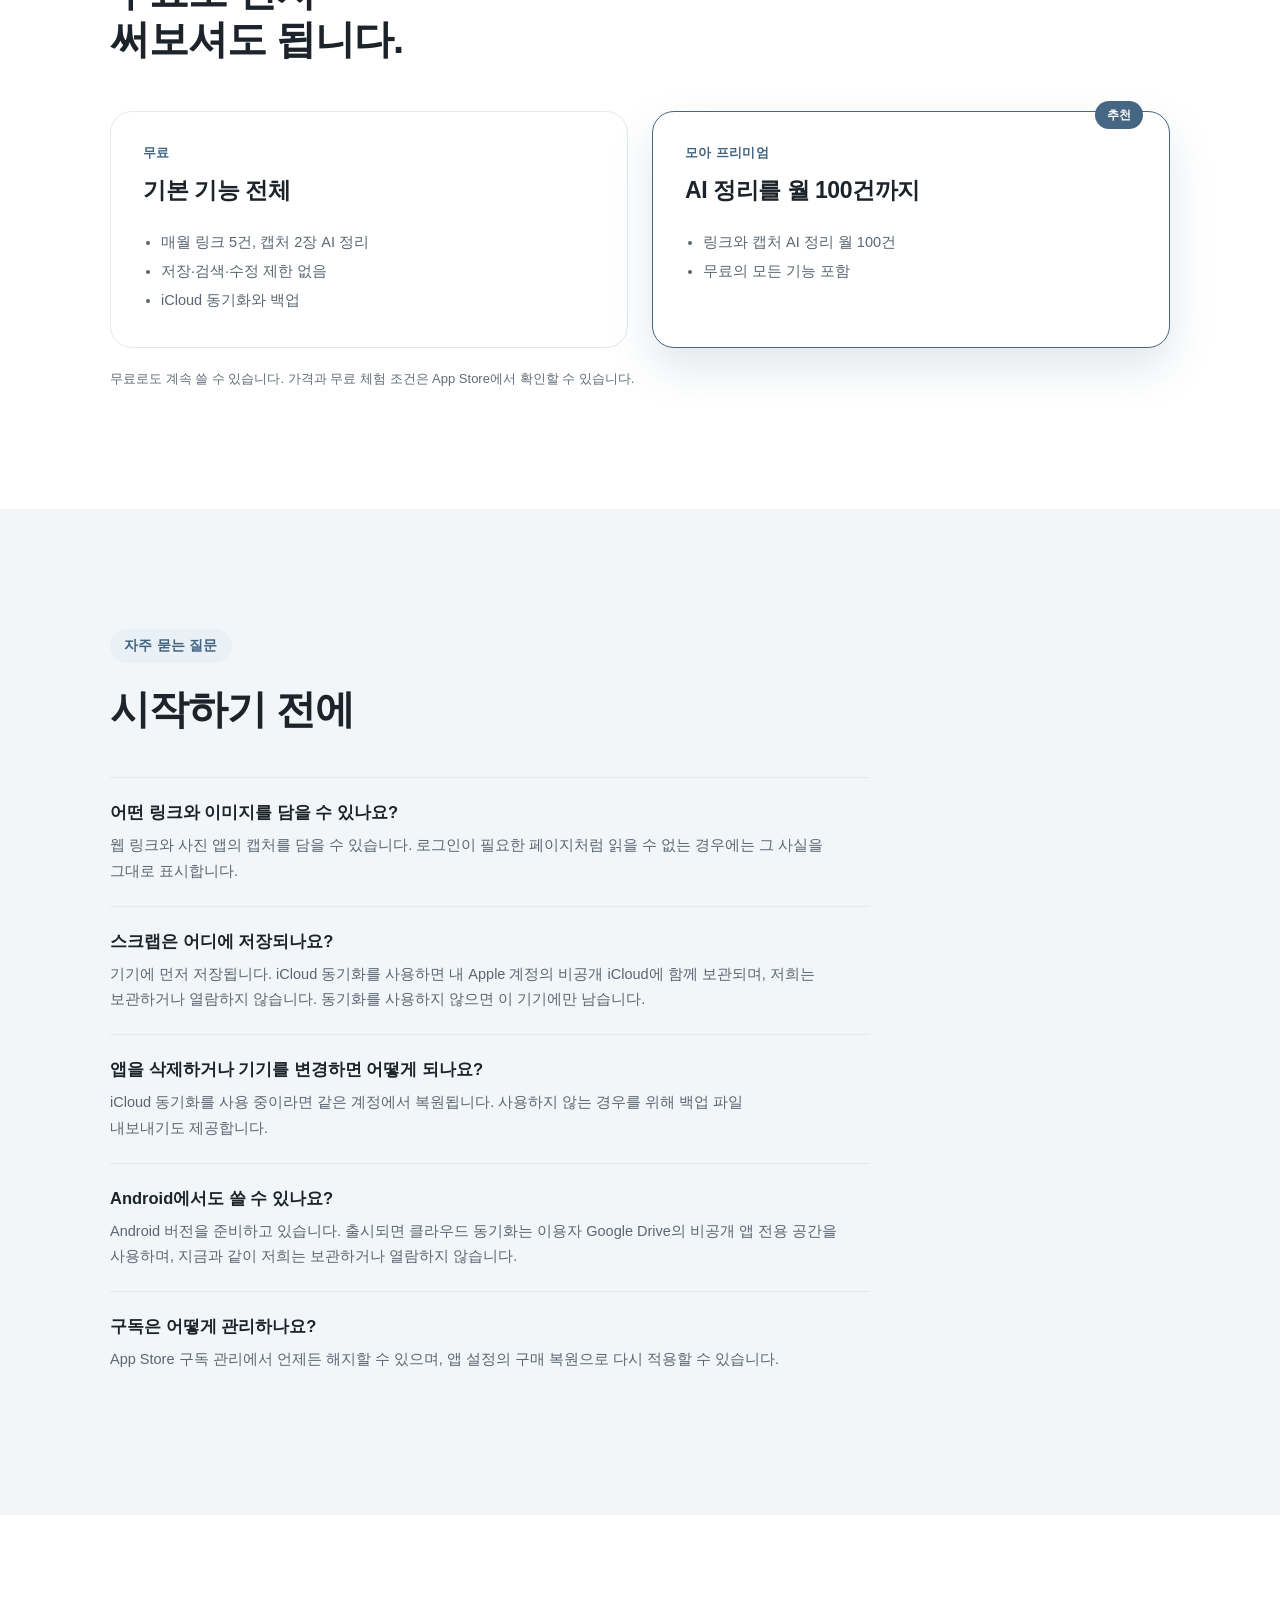
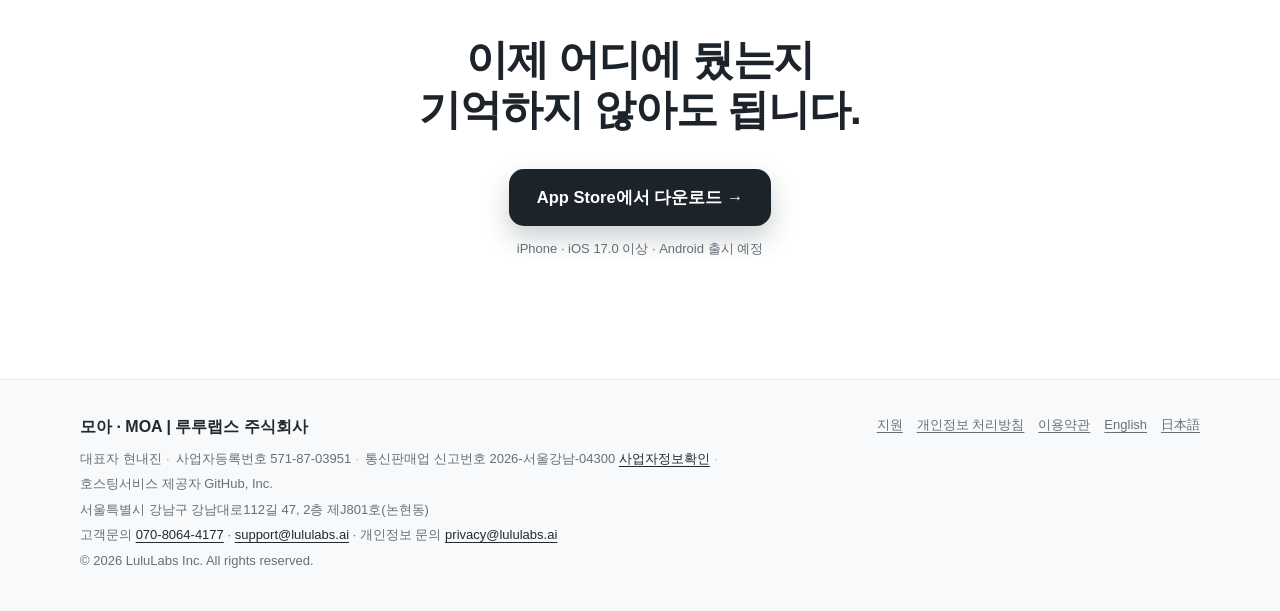
==== commit 3f5534f7: "Remove cloud answers from the landing pricing table The released app does not include chat, and the " ====
--- a/index.html
+++ b/index.html
@@ -9,11 +9,11 @@
     />
     <meta name="theme-color" content="#ffffff" />
     <title>모아(MOA) - 링크와 캡처를 다시 찾기 쉽게</title>
-    <link rel="canonical" href="https://lululabs-dev.github.io/moa-app/" />
-    <link rel="alternate" hreflang="ko" href="https://lululabs-dev.github.io/moa-app/" />
-    <link rel="alternate" hreflang="en" href="https://lululabs-dev.github.io/moa-app/en/" />
-    <link rel="alternate" hreflang="ja" href="https://lululabs-dev.github.io/moa-app/ja/" />
-    <link rel="alternate" hreflang="x-default" href="https://lululabs-dev.github.io/moa-app/" />
+    <link rel="canonical" href="https://moa.lululabs.ai/" />
+    <link rel="alternate" hreflang="ko" href="https://moa.lululabs.ai/" />
+    <link rel="alternate" hreflang="en" href="https://moa.lululabs.ai/en/" />
+    <link rel="alternate" hreflang="ja" href="https://moa.lululabs.ai/ja/" />
+    <link rel="alternate" hreflang="x-default" href="https://moa.lululabs.ai/" />
     <meta property="og:type" content="website" />
     <meta property="og:site_name" content="모아 · MOA" />
     <meta property="og:locale" content="ko_KR" />
@@ -22,8 +22,8 @@
       property="og:description"
       content="링크와 캡처를 AI로 정리하고, 원문·요약·메모까지 필요한 순간 다시 찾으세요."
     />
-    <meta property="og:url" content="https://lululabs-dev.github.io/moa-app/" />
-    <meta property="og:image" content="https://lululabs-dev.github.io/moa-app/assets/moa-og-ko.png" />
+    <meta property="og:url" content="https://moa.lululabs.ai/" />
+    <meta property="og:image" content="https://moa.lululabs.ai/assets/moa-og-ko.png" />
     <meta property="og:image:width" content="1200" />
     <meta property="og:image:height" content="630" />
     <meta name="twitter:card" content="summary_large_image" />
@@ -32,7 +32,7 @@
       name="twitter:description"
       content="링크와 캡처를 AI로 정리하고 필요한 순간 다시 찾는 iPhone 개인 스크랩 앱."
     />
-    <meta name="twitter:image" content="https://lululabs-dev.github.io/moa-app/assets/moa-og-ko.png" />
+    <meta name="twitter:image" content="https://moa.lululabs.ai/assets/moa-og-ko.png" />
     <link rel="icon" href="assets/moa-app-icon.png?v=20260928" />
     <link rel="stylesheet" href="styles.css?v=20260929" />
     <script type="application/ld+json">
@@ -44,7 +44,7 @@
         "applicationCategory": "ProductivityApplication",
         "operatingSystem": "iOS 17.0 or later",
         "description": "링크와 캡처를 AI로 정리하고 원문, 요약, 메모까지 다시 찾는 개인 스크랩 앱입니다.",
-        "url": "https://lululabs-dev.github.io/moa-app/",
+        "url": "https://moa.lululabs.ai/",
         "author": {
           "@type": "Organization",
           "name": "LuluLabs Inc."
@@ -283,7 +283,6 @@
         <h3>기본 기능 전체</h3>
         <ul>
           <li>매월 링크 5건, 캡처 2장 AI 정리</li>
-          <li>클라우드 답변 월 5회</li>
           <li>저장·검색·수정 제한 없음</li>
           <li>iCloud 동기화와 백업</li>
         </ul>
@@ -293,7 +292,6 @@
         <h3>AI 정리를 월 100건까지</h3>
         <ul>
           <li>링크와 캡처 AI 정리 월 100건</li>
-          <li>저장한 것에 묻는 클라우드 답변 월 50회</li>
           <li>무료의 모든 기능 포함</li>
         </ul>
       </div>
